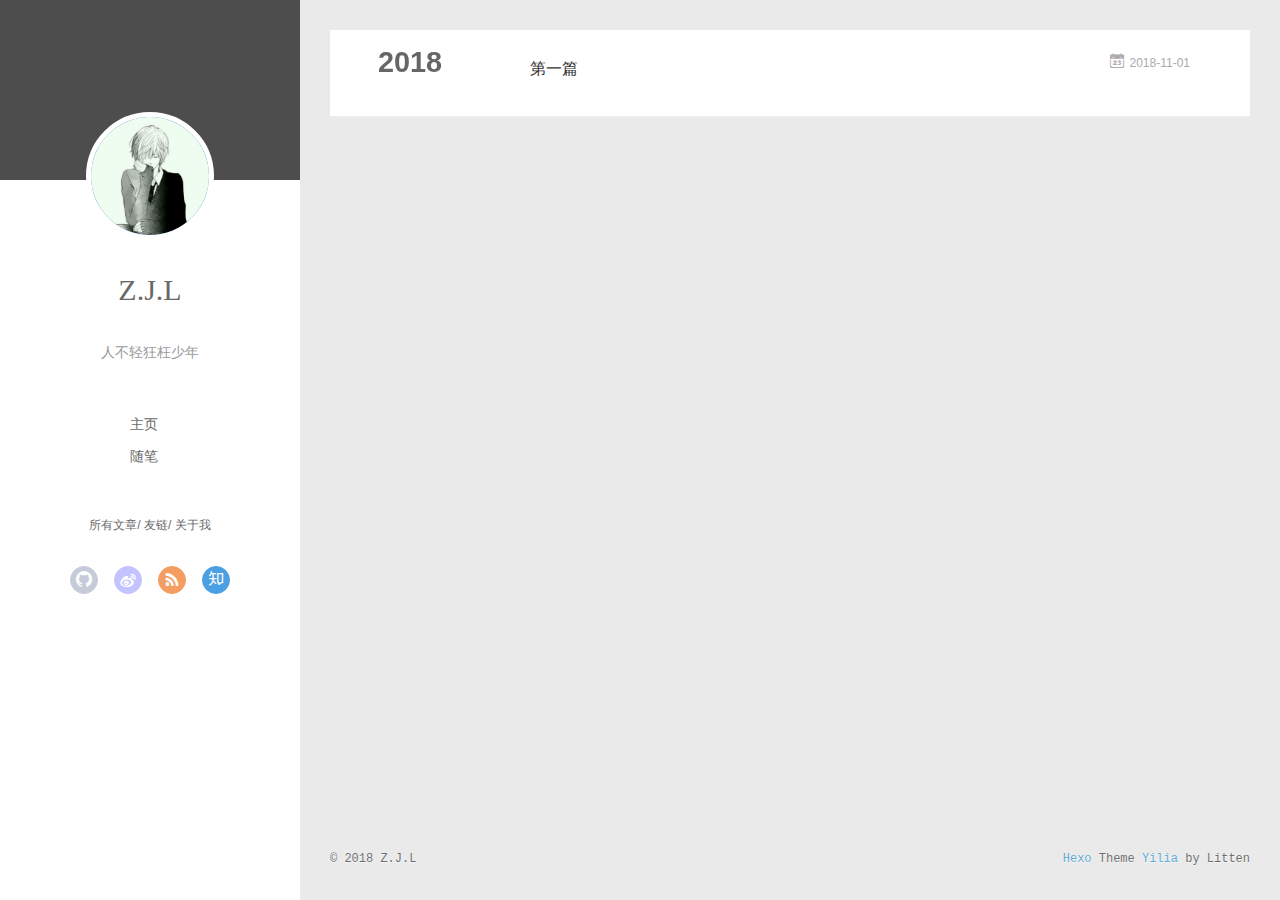
==== archives/index.html @ b7f91221 "Site updated: 2018-11-01 21:53:54" ====
<!DOCTYPE html>
<html>
<head><meta name="generator" content="Hexo 3.8.0">
  <meta charset="utf-8">
  
  <meta name="renderer" content="webkit">
  <meta http-equiv="X-UA-Compatible" content="IE=edge">
  <link rel="dns-prefetch" href="airoure.xyz">
  <title>Archives | Airoure</title>
  <meta name="viewport" content="width=device-width, initial-scale=1, maximum-scale=1">
  <meta property="og:type" content="website">
<meta property="og:title" content="Airoure">
<meta property="og:url" content="airoure.xyz/archives/index.html">
<meta property="og:site_name" content="Airoure">
<meta property="og:locale" content="zh-CN">
<meta name="twitter:card" content="summary">
<meta name="twitter:title" content="Airoure">
  
    <link rel="alternative" href="/atom.xml" title="Airoure" type="application/atom+xml">
  
  
    <link rel="icon" href="/favicon.png">
  
  <link rel="stylesheet" type="text/css" href="/./main.0cf68a.css">
  <style type="text/css">
  
    #container.show {
      background: linear-gradient(200deg,#a0cfe4,#e8c37e);
    }
  </style>
  

  

</head>
</html>
<body>
  <div id="container" q-class="show:isCtnShow">
    <canvas id="anm-canvas" class="anm-canvas"></canvas>
    <div class="left-col" q-class="show:isShow">
      
<div class="overlay" style="background: #4d4d4d"></div>
<div class="intrude-less">
	<header id="header" class="inner">
		<a href="/" class="profilepic">
			<img src="/head.jpg" class="js-avatar">
		</a>
		<hgroup>
		  <h1 class="header-author"><a href="/">Z.J.L</a></h1>
		</hgroup>
		
		<p class="header-subtitle">人不轻狂枉少年</p>
		

		<nav class="header-menu">
			<ul>
			
				<li><a href="/">主页</a></li>
	        
				<li><a href="/tags/随笔/">随笔</a></li>
	        
			</ul>
		</nav>
		<nav class="header-smart-menu">
    		
    			
    			<a q-on="click: openSlider(e, 'innerArchive')" href="javascript:void(0)">所有文章</a>
    			
            
    			
    			<a q-on="click: openSlider(e, 'friends')" href="javascript:void(0)">友链</a>
    			
            
    			
    			<a q-on="click: openSlider(e, 'aboutme')" href="javascript:void(0)">关于我</a>
    			
            
		</nav>
		<nav class="header-nav">
			<div class="social">
				
					<a class="github" target="_blank" href="#" title="github"><i class="icon-github"></i></a>
		        
					<a class="weibo" target="_blank" href="#" title="weibo"><i class="icon-weibo"></i></a>
		        
					<a class="rss" target="_blank" href="#" title="rss"><i class="icon-rss"></i></a>
		        
					<a class="zhihu" target="_blank" href="#" title="zhihu"><i class="icon-zhihu"></i></a>
		        
			</div>
		</nav>
	</header>		
</div>

    </div>
    <div class="mid-col" q-class="show:isShow,hide:isShow|isFalse">
      
<nav id="mobile-nav">
  	<div class="overlay js-overlay" style="background: #4d4d4d"></div>
	<div class="btnctn js-mobile-btnctn">
  		<div class="slider-trigger list" q-on="click: openSlider(e)"><i class="icon icon-sort"></i></div>
	</div>
	<div class="intrude-less">
		<header id="header" class="inner">
			<div class="profilepic">
				<img src="/head.jpg" class="js-avatar">
			</div>
			<hgroup>
			  <h1 class="header-author js-header-author">Z.J.L</h1>
			</hgroup>
			
			<p class="header-subtitle"><i class="icon icon-quo-left"></i>人不轻狂枉少年<i class="icon icon-quo-right"></i></p>
			
			
			
				
			
				
			
			
			
			<nav class="header-nav">
				<div class="social">
					
						<a class="github" target="_blank" href="#" title="github"><i class="icon-github"></i></a>
			        
						<a class="weibo" target="_blank" href="#" title="weibo"><i class="icon-weibo"></i></a>
			        
						<a class="rss" target="_blank" href="#" title="rss"><i class="icon-rss"></i></a>
			        
						<a class="zhihu" target="_blank" href="#" title="zhihu"><i class="icon-zhihu"></i></a>
			        
				</div>
			</nav>

			<nav class="header-menu js-header-menu">
				<ul style="width: 50%">
				
				
					<li style="width: 50%"><a href="/">主页</a></li>
		        
					<li style="width: 50%"><a href="/tags/随笔/">随笔</a></li>
		        
				</ul>
			</nav>
		</header>				
	</div>
	<div class="mobile-mask" style="display:none" q-show="isShow"></div>
</nav>

      <div id="wrapper" class="body-wrap">
        <div class="menu-l">
          <div class="canvas-wrap">
            <canvas data-colors="#eaeaea" data-sectionHeight="100" data-contentId="js-content" id="myCanvas1" class="anm-canvas"></canvas>
          </div>
          <div id="js-content" class="content-ll">
            
  
  
    
    
      
      
      <section class="archives-wrap">
        <div class="archive-year-wrap">
          <a href="/archives/2018" class="archive-year">2018</a>
        </div>
        <div class="archives">
    
    <article class="archive-article archive-type-post">
  <div class="archive-article-inner">
    <header class="archive-article-header">
      	<div class="article-meta">
	      	<a href="/2018/11/01/第一篇/" class="archive-article-date">
  	<time datetime="2018-11-01T06:57:32.000Z" itemprop="datePublished"><i class="icon-calendar icon"></i>2018-11-01</time>
</a>
        </div>
    	 
  
    <h1 itemprop="name">
      <a class="archive-article-title" href="/2018/11/01/第一篇/">第一篇</a>
    </h1>
  

        <div class="article-info info-on-right">
          
          

        </div>
        <div class="clearfix"></div>
    </header>
  </div>
</article>
  
  
    </div></section>
  

    


          </div>
        </div>
      </div>
      <footer id="footer">
  <div class="outer">
    <div id="footer-info">
    	<div class="footer-left">
    		&copy; 2018 Z.J.L
    	</div>
      	<div class="footer-right">
      		<a href="http://hexo.io/" target="_blank">Hexo</a>  Theme <a href="https://github.com/litten/hexo-theme-yilia" target="_blank">Yilia</a> by Litten
      	</div>
    </div>
  </div>
</footer>
    </div>
    <script>
	var yiliaConfig = {
		mathjax: false,
		isHome: false,
		isPost: false,
		isArchive: true,
		isTag: false,
		isCategory: false,
		open_in_new: false,
		toc_hide_index: true,
		root: "/",
		innerArchive: true,
		showTags: false
	}
</script>

<script>!function(t){function n(e){if(r[e])return r[e].exports;var i=r[e]={exports:{},id:e,loaded:!1};return t[e].call(i.exports,i,i.exports,n),i.loaded=!0,i.exports}var r={};n.m=t,n.c=r,n.p="./",n(0)}([function(t,n,r){r(195),t.exports=r(191)},function(t,n,r){var e=r(3),i=r(52),o=r(27),u=r(28),c=r(53),f="prototype",a=function(t,n,r){var s,l,h,v,p=t&a.F,d=t&a.G,y=t&a.S,g=t&a.P,b=t&a.B,m=d?e:y?e[n]||(e[n]={}):(e[n]||{})[f],x=d?i:i[n]||(i[n]={}),w=x[f]||(x[f]={});d&&(r=n);for(s in r)l=!p&&m&&void 0!==m[s],h=(l?m:r)[s],v=b&&l?c(h,e):g&&"function"==typeof h?c(Function.call,h):h,m&&u(m,s,h,t&a.U),x[s]!=h&&o(x,s,v),g&&w[s]!=h&&(w[s]=h)};e.core=i,a.F=1,a.G=2,a.S=4,a.P=8,a.B=16,a.W=32,a.U=64,a.R=128,t.exports=a},function(t,n,r){var e=r(6);t.exports=function(t){if(!e(t))throw TypeError(t+" is not an object!");return t}},function(t,n){var r=t.exports="undefined"!=typeof window&&window.Math==Math?window:"undefined"!=typeof self&&self.Math==Math?self:Function("return this")();"number"==typeof __g&&(__g=r)},function(t,n){t.exports=function(t){try{return!!t()}catch(t){return!0}}},function(t,n){var r=t.exports="undefined"!=typeof window&&window.Math==Math?window:"undefined"!=typeof self&&self.Math==Math?self:Function("return this")();"number"==typeof __g&&(__g=r)},function(t,n){t.exports=function(t){return"object"==typeof t?null!==t:"function"==typeof t}},function(t,n,r){var e=r(126)("wks"),i=r(76),o=r(3).Symbol,u="function"==typeof o;(t.exports=function(t){return e[t]||(e[t]=u&&o[t]||(u?o:i)("Symbol."+t))}).store=e},function(t,n){var r={}.hasOwnProperty;t.exports=function(t,n){return r.call(t,n)}},function(t,n,r){var e=r(94),i=r(33);t.exports=function(t){return e(i(t))}},function(t,n,r){t.exports=!r(4)(function(){return 7!=Object.defineProperty({},"a",{get:function(){return 7}}).a})},function(t,n,r){var e=r(2),i=r(167),o=r(50),u=Object.defineProperty;n.f=r(10)?Object.defineProperty:function(t,n,r){if(e(t),n=o(n,!0),e(r),i)try{return u(t,n,r)}catch(t){}if("get"in r||"set"in r)throw TypeError("Accessors not supported!");return"value"in r&&(t[n]=r.value),t}},function(t,n,r){t.exports=!r(18)(function(){return 7!=Object.defineProperty({},"a",{get:function(){return 7}}).a})},function(t,n,r){var e=r(14),i=r(22);t.exports=r(12)?function(t,n,r){return e.f(t,n,i(1,r))}:function(t,n,r){return t[n]=r,t}},function(t,n,r){var e=r(20),i=r(58),o=r(42),u=Object.defineProperty;n.f=r(12)?Object.defineProperty:function(t,n,r){if(e(t),n=o(n,!0),e(r),i)try{return u(t,n,r)}catch(t){}if("get"in r||"set"in r)throw TypeError("Accessors not supported!");return"value"in r&&(t[n]=r.value),t}},function(t,n,r){var e=r(40)("wks"),i=r(23),o=r(5).Symbol,u="function"==typeof o;(t.exports=function(t){return e[t]||(e[t]=u&&o[t]||(u?o:i)("Symbol."+t))}).store=e},function(t,n,r){var e=r(67),i=Math.min;t.exports=function(t){return t>0?i(e(t),9007199254740991):0}},function(t,n,r){var e=r(46);t.exports=function(t){return Object(e(t))}},function(t,n){t.exports=function(t){try{return!!t()}catch(t){return!0}}},function(t,n,r){var e=r(63),i=r(34);t.exports=Object.keys||function(t){return e(t,i)}},function(t,n,r){var e=r(21);t.exports=function(t){if(!e(t))throw TypeError(t+" is not an object!");return t}},function(t,n){t.exports=function(t){return"object"==typeof t?null!==t:"function"==typeof t}},function(t,n){t.exports=function(t,n){return{enumerable:!(1&t),configurable:!(2&t),writable:!(4&t),value:n}}},function(t,n){var r=0,e=Math.random();t.exports=function(t){return"Symbol(".concat(void 0===t?"":t,")_",(++r+e).toString(36))}},function(t,n){var r={}.hasOwnProperty;t.exports=function(t,n){return r.call(t,n)}},function(t,n){var r=t.exports={version:"2.4.0"};"number"==typeof __e&&(__e=r)},function(t,n){t.exports=function(t){if("function"!=typeof t)throw TypeError(t+" is not a function!");return t}},function(t,n,r){var e=r(11),i=r(66);t.exports=r(10)?function(t,n,r){return e.f(t,n,i(1,r))}:function(t,n,r){return t[n]=r,t}},function(t,n,r){var e=r(3),i=r(27),o=r(24),u=r(76)("src"),c="toString",f=Function[c],a=(""+f).split(c);r(52).inspectSource=function(t){return f.call(t)},(t.exports=function(t,n,r,c){var f="function"==typeof r;f&&(o(r,"name")||i(r,"name",n)),t[n]!==r&&(f&&(o(r,u)||i(r,u,t[n]?""+t[n]:a.join(String(n)))),t===e?t[n]=r:c?t[n]?t[n]=r:i(t,n,r):(delete t[n],i(t,n,r)))})(Function.prototype,c,function(){return"function"==typeof this&&this[u]||f.call(this)})},function(t,n,r){var e=r(1),i=r(4),o=r(46),u=function(t,n,r,e){var i=String(o(t)),u="<"+n;return""!==r&&(u+=" "+r+'="'+String(e).replace(/"/g,"&quot;")+'"'),u+">"+i+"</"+n+">"};t.exports=function(t,n){var r={};r[t]=n(u),e(e.P+e.F*i(function(){var n=""[t]('"');return n!==n.toLowerCase()||n.split('"').length>3}),"String",r)}},function(t,n,r){var e=r(115),i=r(46);t.exports=function(t){return e(i(t))}},function(t,n,r){var e=r(116),i=r(66),o=r(30),u=r(50),c=r(24),f=r(167),a=Object.getOwnPropertyDescriptor;n.f=r(10)?a:function(t,n){if(t=o(t),n=u(n,!0),f)try{return a(t,n)}catch(t){}if(c(t,n))return i(!e.f.call(t,n),t[n])}},function(t,n,r){var e=r(24),i=r(17),o=r(145)("IE_PROTO"),u=Object.prototype;t.exports=Object.getPrototypeOf||function(t){return t=i(t),e(t,o)?t[o]:"function"==typeof t.constructor&&t instanceof t.constructor?t.constructor.prototype:t instanceof Object?u:null}},function(t,n){t.exports=function(t){if(void 0==t)throw TypeError("Can't call method on  "+t);return t}},function(t,n){t.exports="constructor,hasOwnProperty,isPrototypeOf,propertyIsEnumerable,toLocaleString,toString,valueOf".split(",")},function(t,n){t.exports={}},function(t,n){t.exports=!0},function(t,n){n.f={}.propertyIsEnumerable},function(t,n,r){var e=r(14).f,i=r(8),o=r(15)("toStringTag");t.exports=function(t,n,r){t&&!i(t=r?t:t.prototype,o)&&e(t,o,{configurable:!0,value:n})}},function(t,n,r){var e=r(40)("keys"),i=r(23);t.exports=function(t){return e[t]||(e[t]=i(t))}},function(t,n,r){var e=r(5),i="__core-js_shared__",o=e[i]||(e[i]={});t.exports=function(t){return o[t]||(o[t]={})}},function(t,n){var r=Math.ceil,e=Math.floor;t.exports=function(t){return isNaN(t=+t)?0:(t>0?e:r)(t)}},function(t,n,r){var e=r(21);t.exports=function(t,n){if(!e(t))return t;var r,i;if(n&&"function"==typeof(r=t.toString)&&!e(i=r.call(t)))return i;if("function"==typeof(r=t.valueOf)&&!e(i=r.call(t)))return i;if(!n&&"function"==typeof(r=t.toString)&&!e(i=r.call(t)))return i;throw TypeError("Can't convert object to primitive value")}},function(t,n,r){var e=r(5),i=r(25),o=r(36),u=r(44),c=r(14).f;t.exports=function(t){var n=i.Symbol||(i.Symbol=o?{}:e.Symbol||{});"_"==t.charAt(0)||t in n||c(n,t,{value:u.f(t)})}},function(t,n,r){n.f=r(15)},function(t,n){var r={}.toString;t.exports=function(t){return r.call(t).slice(8,-1)}},function(t,n){t.exports=function(t){if(void 0==t)throw TypeError("Can't call method on  "+t);return t}},function(t,n,r){var e=r(4);t.exports=function(t,n){return!!t&&e(function(){n?t.call(null,function(){},1):t.call(null)})}},function(t,n,r){var e=r(53),i=r(115),o=r(17),u=r(16),c=r(203);t.exports=function(t,n){var r=1==t,f=2==t,a=3==t,s=4==t,l=6==t,h=5==t||l,v=n||c;return function(n,c,p){for(var d,y,g=o(n),b=i(g),m=e(c,p,3),x=u(b.length),w=0,S=r?v(n,x):f?v(n,0):void 0;x>w;w++)if((h||w in b)&&(d=b[w],y=m(d,w,g),t))if(r)S[w]=y;else if(y)switch(t){case 3:return!0;case 5:return d;case 6:return w;case 2:S.push(d)}else if(s)return!1;return l?-1:a||s?s:S}}},function(t,n,r){var e=r(1),i=r(52),o=r(4);t.exports=function(t,n){var r=(i.Object||{})[t]||Object[t],u={};u[t]=n(r),e(e.S+e.F*o(function(){r(1)}),"Object",u)}},function(t,n,r){var e=r(6);t.exports=function(t,n){if(!e(t))return t;var r,i;if(n&&"function"==typeof(r=t.toString)&&!e(i=r.call(t)))return i;if("function"==typeof(r=t.valueOf)&&!e(i=r.call(t)))return i;if(!n&&"function"==typeof(r=t.toString)&&!e(i=r.call(t)))return i;throw TypeError("Can't convert object to primitive value")}},function(t,n,r){var e=r(5),i=r(25),o=r(91),u=r(13),c="prototype",f=function(t,n,r){var a,s,l,h=t&f.F,v=t&f.G,p=t&f.S,d=t&f.P,y=t&f.B,g=t&f.W,b=v?i:i[n]||(i[n]={}),m=b[c],x=v?e:p?e[n]:(e[n]||{})[c];v&&(r=n);for(a in r)(s=!h&&x&&void 0!==x[a])&&a in b||(l=s?x[a]:r[a],b[a]=v&&"function"!=typeof x[a]?r[a]:y&&s?o(l,e):g&&x[a]==l?function(t){var n=function(n,r,e){if(this instanceof t){switch(arguments.length){case 0:return new t;case 1:return new t(n);case 2:return new t(n,r)}return new t(n,r,e)}return t.apply(this,arguments)};return n[c]=t[c],n}(l):d&&"function"==typeof l?o(Function.call,l):l,d&&((b.virtual||(b.virtual={}))[a]=l,t&f.R&&m&&!m[a]&&u(m,a,l)))};f.F=1,f.G=2,f.S=4,f.P=8,f.B=16,f.W=32,f.U=64,f.R=128,t.exports=f},function(t,n){var r=t.exports={version:"2.4.0"};"number"==typeof __e&&(__e=r)},function(t,n,r){var e=r(26);t.exports=function(t,n,r){if(e(t),void 0===n)return t;switch(r){case 1:return function(r){return t.call(n,r)};case 2:return function(r,e){return t.call(n,r,e)};case 3:return function(r,e,i){return t.call(n,r,e,i)}}return function(){return t.apply(n,arguments)}}},function(t,n,r){var e=r(183),i=r(1),o=r(126)("metadata"),u=o.store||(o.store=new(r(186))),c=function(t,n,r){var i=u.get(t);if(!i){if(!r)return;u.set(t,i=new e)}var o=i.get(n);if(!o){if(!r)return;i.set(n,o=new e)}return o},f=function(t,n,r){var e=c(n,r,!1);return void 0!==e&&e.has(t)},a=function(t,n,r){var e=c(n,r,!1);return void 0===e?void 0:e.get(t)},s=function(t,n,r,e){c(r,e,!0).set(t,n)},l=function(t,n){var r=c(t,n,!1),e=[];return r&&r.forEach(function(t,n){e.push(n)}),e},h=function(t){return void 0===t||"symbol"==typeof t?t:String(t)},v=function(t){i(i.S,"Reflect",t)};t.exports={store:u,map:c,has:f,get:a,set:s,keys:l,key:h,exp:v}},function(t,n,r){"use strict";if(r(10)){var e=r(69),i=r(3),o=r(4),u=r(1),c=r(127),f=r(152),a=r(53),s=r(68),l=r(66),h=r(27),v=r(73),p=r(67),d=r(16),y=r(75),g=r(50),b=r(24),m=r(180),x=r(114),w=r(6),S=r(17),_=r(137),O=r(70),E=r(32),P=r(71).f,j=r(154),F=r(76),M=r(7),A=r(48),N=r(117),T=r(146),I=r(155),k=r(80),L=r(123),R=r(74),C=r(130),D=r(160),U=r(11),W=r(31),G=U.f,B=W.f,V=i.RangeError,z=i.TypeError,q=i.Uint8Array,K="ArrayBuffer",J="Shared"+K,Y="BYTES_PER_ELEMENT",H="prototype",$=Array[H],X=f.ArrayBuffer,Q=f.DataView,Z=A(0),tt=A(2),nt=A(3),rt=A(4),et=A(5),it=A(6),ot=N(!0),ut=N(!1),ct=I.values,ft=I.keys,at=I.entries,st=$.lastIndexOf,lt=$.reduce,ht=$.reduceRight,vt=$.join,pt=$.sort,dt=$.slice,yt=$.toString,gt=$.toLocaleString,bt=M("iterator"),mt=M("toStringTag"),xt=F("typed_constructor"),wt=F("def_constructor"),St=c.CONSTR,_t=c.TYPED,Ot=c.VIEW,Et="Wrong length!",Pt=A(1,function(t,n){return Tt(T(t,t[wt]),n)}),jt=o(function(){return 1===new q(new Uint16Array([1]).buffer)[0]}),Ft=!!q&&!!q[H].set&&o(function(){new q(1).set({})}),Mt=function(t,n){if(void 0===t)throw z(Et);var r=+t,e=d(t);if(n&&!m(r,e))throw V(Et);return e},At=function(t,n){var r=p(t);if(r<0||r%n)throw V("Wrong offset!");return r},Nt=function(t){if(w(t)&&_t in t)return t;throw z(t+" is not a typed array!")},Tt=function(t,n){if(!(w(t)&&xt in t))throw z("It is not a typed array constructor!");return new t(n)},It=function(t,n){return kt(T(t,t[wt]),n)},kt=function(t,n){for(var r=0,e=n.length,i=Tt(t,e);e>r;)i[r]=n[r++];return i},Lt=function(t,n,r){G(t,n,{get:function(){return this._d[r]}})},Rt=function(t){var n,r,e,i,o,u,c=S(t),f=arguments.length,s=f>1?arguments[1]:void 0,l=void 0!==s,h=j(c);if(void 0!=h&&!_(h)){for(u=h.call(c),e=[],n=0;!(o=u.next()).done;n++)e.push(o.value);c=e}for(l&&f>2&&(s=a(s,arguments[2],2)),n=0,r=d(c.length),i=Tt(this,r);r>n;n++)i[n]=l?s(c[n],n):c[n];return i},Ct=function(){for(var t=0,n=arguments.length,r=Tt(this,n);n>t;)r[t]=arguments[t++];return r},Dt=!!q&&o(function(){gt.call(new q(1))}),Ut=function(){return gt.apply(Dt?dt.call(Nt(this)):Nt(this),arguments)},Wt={copyWithin:function(t,n){return D.call(Nt(this),t,n,arguments.length>2?arguments[2]:void 0)},every:function(t){return rt(Nt(this),t,arguments.length>1?arguments[1]:void 0)},fill:function(t){return C.apply(Nt(this),arguments)},filter:function(t){return It(this,tt(Nt(this),t,arguments.length>1?arguments[1]:void 0))},find:function(t){return et(Nt(this),t,arguments.length>1?arguments[1]:void 0)},findIndex:function(t){return it(Nt(this),t,arguments.length>1?arguments[1]:void 0)},forEach:function(t){Z(Nt(this),t,arguments.length>1?arguments[1]:void 0)},indexOf:function(t){return ut(Nt(this),t,arguments.length>1?arguments[1]:void 0)},includes:function(t){return ot(Nt(this),t,arguments.length>1?arguments[1]:void 0)},join:function(t){return vt.apply(Nt(this),arguments)},lastIndexOf:function(t){return st.apply(Nt(this),arguments)},map:function(t){return Pt(Nt(this),t,arguments.length>1?arguments[1]:void 0)},reduce:function(t){return lt.apply(Nt(this),arguments)},reduceRight:function(t){return ht.apply(Nt(this),arguments)},reverse:function(){for(var t,n=this,r=Nt(n).length,e=Math.floor(r/2),i=0;i<e;)t=n[i],n[i++]=n[--r],n[r]=t;return n},some:function(t){return nt(Nt(this),t,arguments.length>1?arguments[1]:void 0)},sort:function(t){return pt.call(Nt(this),t)},subarray:function(t,n){var r=Nt(this),e=r.length,i=y(t,e);return new(T(r,r[wt]))(r.buffer,r.byteOffset+i*r.BYTES_PER_ELEMENT,d((void 0===n?e:y(n,e))-i))}},Gt=function(t,n){return It(this,dt.call(Nt(this),t,n))},Bt=function(t){Nt(this);var n=At(arguments[1],1),r=this.length,e=S(t),i=d(e.length),o=0;if(i+n>r)throw V(Et);for(;o<i;)this[n+o]=e[o++]},Vt={entries:function(){return at.call(Nt(this))},keys:function(){return ft.call(Nt(this))},values:function(){return ct.call(Nt(this))}},zt=function(t,n){return w(t)&&t[_t]&&"symbol"!=typeof n&&n in t&&String(+n)==String(n)},qt=function(t,n){return zt(t,n=g(n,!0))?l(2,t[n]):B(t,n)},Kt=function(t,n,r){return!(zt(t,n=g(n,!0))&&w(r)&&b(r,"value"))||b(r,"get")||b(r,"set")||r.configurable||b(r,"writable")&&!r.writable||b(r,"enumerable")&&!r.enumerable?G(t,n,r):(t[n]=r.value,t)};St||(W.f=qt,U.f=Kt),u(u.S+u.F*!St,"Object",{getOwnPropertyDescriptor:qt,defineProperty:Kt}),o(function(){yt.call({})})&&(yt=gt=function(){return vt.call(this)});var Jt=v({},Wt);v(Jt,Vt),h(Jt,bt,Vt.values),v(Jt,{slice:Gt,set:Bt,constructor:function(){},toString:yt,toLocaleString:Ut}),Lt(Jt,"buffer","b"),Lt(Jt,"byteOffset","o"),Lt(Jt,"byteLength","l"),Lt(Jt,"length","e"),G(Jt,mt,{get:function(){return this[_t]}}),t.exports=function(t,n,r,f){f=!!f;var a=t+(f?"Clamped":"")+"Array",l="Uint8Array"!=a,v="get"+t,p="set"+t,y=i[a],g=y||{},b=y&&E(y),m=!y||!c.ABV,S={},_=y&&y[H],j=function(t,r){var e=t._d;return e.v[v](r*n+e.o,jt)},F=function(t,r,e){var i=t._d;f&&(e=(e=Math.round(e))<0?0:e>255?255:255&e),i.v[p](r*n+i.o,e,jt)},M=function(t,n){G(t,n,{get:function(){return j(this,n)},set:function(t){return F(this,n,t)},enumerable:!0})};m?(y=r(function(t,r,e,i){s(t,y,a,"_d");var o,u,c,f,l=0,v=0;if(w(r)){if(!(r instanceof X||(f=x(r))==K||f==J))return _t in r?kt(y,r):Rt.call(y,r);o=r,v=At(e,n);var p=r.byteLength;if(void 0===i){if(p%n)throw V(Et);if((u=p-v)<0)throw V(Et)}else if((u=d(i)*n)+v>p)throw V(Et);c=u/n}else c=Mt(r,!0),u=c*n,o=new X(u);for(h(t,"_d",{b:o,o:v,l:u,e:c,v:new Q(o)});l<c;)M(t,l++)}),_=y[H]=O(Jt),h(_,"constructor",y)):L(function(t){new y(null),new y(t)},!0)||(y=r(function(t,r,e,i){s(t,y,a);var o;return w(r)?r instanceof X||(o=x(r))==K||o==J?void 0!==i?new g(r,At(e,n),i):void 0!==e?new g(r,At(e,n)):new g(r):_t in r?kt(y,r):Rt.call(y,r):new g(Mt(r,l))}),Z(b!==Function.prototype?P(g).concat(P(b)):P(g),function(t){t in y||h(y,t,g[t])}),y[H]=_,e||(_.constructor=y));var A=_[bt],N=!!A&&("values"==A.name||void 0==A.name),T=Vt.values;h(y,xt,!0),h(_,_t,a),h(_,Ot,!0),h(_,wt,y),(f?new y(1)[mt]==a:mt in _)||G(_,mt,{get:function(){return a}}),S[a]=y,u(u.G+u.W+u.F*(y!=g),S),u(u.S,a,{BYTES_PER_ELEMENT:n,from:Rt,of:Ct}),Y in _||h(_,Y,n),u(u.P,a,Wt),R(a),u(u.P+u.F*Ft,a,{set:Bt}),u(u.P+u.F*!N,a,Vt),u(u.P+u.F*(_.toString!=yt),a,{toString:yt}),u(u.P+u.F*o(function(){new y(1).slice()}),a,{slice:Gt}),u(u.P+u.F*(o(function(){return[1,2].toLocaleString()!=new y([1,2]).toLocaleString()})||!o(function(){_.toLocaleString.call([1,2])})),a,{toLocaleString:Ut}),k[a]=N?A:T,e||N||h(_,bt,T)}}else t.exports=function(){}},function(t,n){var r={}.toString;t.exports=function(t){return r.call(t).slice(8,-1)}},function(t,n,r){var e=r(21),i=r(5).document,o=e(i)&&e(i.createElement);t.exports=function(t){return o?i.createElement(t):{}}},function(t,n,r){t.exports=!r(12)&&!r(18)(function(){return 7!=Object.defineProperty(r(57)("div"),"a",{get:function(){return 7}}).a})},function(t,n,r){"use strict";var e=r(36),i=r(51),o=r(64),u=r(13),c=r(8),f=r(35),a=r(96),s=r(38),l=r(103),h=r(15)("iterator"),v=!([].keys&&"next"in[].keys()),p="keys",d="values",y=function(){return this};t.exports=function(t,n,r,g,b,m,x){a(r,n,g);var w,S,_,O=function(t){if(!v&&t in F)return F[t];switch(t){case p:case d:return function(){return new r(this,t)}}return function(){return new r(this,t)}},E=n+" Iterator",P=b==d,j=!1,F=t.prototype,M=F[h]||F["@@iterator"]||b&&F[b],A=M||O(b),N=b?P?O("entries"):A:void 0,T="Array"==n?F.entries||M:M;if(T&&(_=l(T.call(new t)))!==Object.prototype&&(s(_,E,!0),e||c(_,h)||u(_,h,y)),P&&M&&M.name!==d&&(j=!0,A=function(){return M.call(this)}),e&&!x||!v&&!j&&F[h]||u(F,h,A),f[n]=A,f[E]=y,b)if(w={values:P?A:O(d),keys:m?A:O(p),entries:N},x)for(S in w)S in F||o(F,S,w[S]);else i(i.P+i.F*(v||j),n,w);return w}},function(t,n,r){var e=r(20),i=r(100),o=r(34),u=r(39)("IE_PROTO"),c=function(){},f="prototype",a=function(){var t,n=r(57)("iframe"),e=o.length;for(n.style.display="none",r(93).appendChild(n),n.src="javascript:",t=n.contentWindow.document,t.open(),t.write("<script>document.F=Object<\/script>"),t.close(),a=t.F;e--;)delete a[f][o[e]];return a()};t.exports=Object.create||function(t,n){var r;return null!==t?(c[f]=e(t),r=new c,c[f]=null,r[u]=t):r=a(),void 0===n?r:i(r,n)}},function(t,n,r){var e=r(63),i=r(34).concat("length","prototype");n.f=Object.getOwnPropertyNames||function(t){return e(t,i)}},function(t,n){n.f=Object.getOwnPropertySymbols},function(t,n,r){var e=r(8),i=r(9),o=r(90)(!1),u=r(39)("IE_PROTO");t.exports=function(t,n){var r,c=i(t),f=0,a=[];for(r in c)r!=u&&e(c,r)&&a.push(r);for(;n.length>f;)e(c,r=n[f++])&&(~o(a,r)||a.push(r));return a}},function(t,n,r){t.exports=r(13)},function(t,n,r){var e=r(76)("meta"),i=r(6),o=r(24),u=r(11).f,c=0,f=Object.isExtensible||function(){return!0},a=!r(4)(function(){return f(Object.preventExtensions({}))}),s=function(t){u(t,e,{value:{i:"O"+ ++c,w:{}}})},l=function(t,n){if(!i(t))return"symbol"==typeof t?t:("string"==typeof t?"S":"P")+t;if(!o(t,e)){if(!f(t))return"F";if(!n)return"E";s(t)}return t[e].i},h=function(t,n){if(!o(t,e)){if(!f(t))return!0;if(!n)return!1;s(t)}return t[e].w},v=function(t){return a&&p.NEED&&f(t)&&!o(t,e)&&s(t),t},p=t.exports={KEY:e,NEED:!1,fastKey:l,getWeak:h,onFreeze:v}},function(t,n){t.exports=function(t,n){return{enumerable:!(1&t),configurable:!(2&t),writable:!(4&t),value:n}}},function(t,n){var r=Math.ceil,e=Math.floor;t.exports=function(t){return isNaN(t=+t)?0:(t>0?e:r)(t)}},function(t,n){t.exports=function(t,n,r,e){if(!(t instanceof n)||void 0!==e&&e in t)throw TypeError(r+": incorrect invocation!");return t}},function(t,n){t.exports=!1},function(t,n,r){var e=r(2),i=r(173),o=r(133),u=r(145)("IE_PROTO"),c=function(){},f="prototype",a=function(){var t,n=r(132)("iframe"),e=o.length;for(n.style.display="none",r(135).appendChild(n),n.src="javascript:",t=n.contentWindow.document,t.open(),t.write("<script>document.F=Object<\/script>"),t.close(),a=t.F;e--;)delete a[f][o[e]];return a()};t.exports=Object.create||function(t,n){var r;return null!==t?(c[f]=e(t),r=new c,c[f]=null,r[u]=t):r=a(),void 0===n?r:i(r,n)}},function(t,n,r){var e=r(175),i=r(133).concat("length","prototype");n.f=Object.getOwnPropertyNames||function(t){return e(t,i)}},function(t,n,r){var e=r(175),i=r(133);t.exports=Object.keys||function(t){return e(t,i)}},function(t,n,r){var e=r(28);t.exports=function(t,n,r){for(var i in n)e(t,i,n[i],r);return t}},function(t,n,r){"use strict";var e=r(3),i=r(11),o=r(10),u=r(7)("species");t.exports=function(t){var n=e[t];o&&n&&!n[u]&&i.f(n,u,{configurable:!0,get:function(){return this}})}},function(t,n,r){var e=r(67),i=Math.max,o=Math.min;t.exports=function(t,n){return t=e(t),t<0?i(t+n,0):o(t,n)}},function(t,n){var r=0,e=Math.random();t.exports=function(t){return"Symbol(".concat(void 0===t?"":t,")_",(++r+e).toString(36))}},function(t,n,r){var e=r(33);t.exports=function(t){return Object(e(t))}},function(t,n,r){var e=r(7)("unscopables"),i=Array.prototype;void 0==i[e]&&r(27)(i,e,{}),t.exports=function(t){i[e][t]=!0}},function(t,n,r){var e=r(53),i=r(169),o=r(137),u=r(2),c=r(16),f=r(154),a={},s={},n=t.exports=function(t,n,r,l,h){var v,p,d,y,g=h?function(){return t}:f(t),b=e(r,l,n?2:1),m=0;if("function"!=typeof g)throw TypeError(t+" is not iterable!");if(o(g)){for(v=c(t.length);v>m;m++)if((y=n?b(u(p=t[m])[0],p[1]):b(t[m]))===a||y===s)return y}else for(d=g.call(t);!(p=d.next()).done;)if((y=i(d,b,p.value,n))===a||y===s)return y};n.BREAK=a,n.RETURN=s},function(t,n){t.exports={}},function(t,n,r){var e=r(11).f,i=r(24),o=r(7)("toStringTag");t.exports=function(t,n,r){t&&!i(t=r?t:t.prototype,o)&&e(t,o,{configurable:!0,value:n})}},function(t,n,r){var e=r(1),i=r(46),o=r(4),u=r(150),c="["+u+"]",f="​",a=RegExp("^"+c+c+"*"),s=RegExp(c+c+"*$"),l=function(t,n,r){var i={},c=o(function(){return!!u[t]()||f[t]()!=f}),a=i[t]=c?n(h):u[t];r&&(i[r]=a),e(e.P+e.F*c,"String",i)},h=l.trim=function(t,n){return t=String(i(t)),1&n&&(t=t.replace(a,"")),2&n&&(t=t.replace(s,"")),t};t.exports=l},function(t,n,r){t.exports={default:r(86),__esModule:!0}},function(t,n,r){t.exports={default:r(87),__esModule:!0}},function(t,n,r){"use strict";function e(t){return t&&t.__esModule?t:{default:t}}n.__esModule=!0;var i=r(84),o=e(i),u=r(83),c=e(u),f="function"==typeof c.default&&"symbol"==typeof o.default?function(t){return typeof t}:function(t){return t&&"function"==typeof c.default&&t.constructor===c.default&&t!==c.default.prototype?"symbol":typeof t};n.default="function"==typeof c.default&&"symbol"===f(o.default)?function(t){return void 0===t?"undefined":f(t)}:function(t){return t&&"function"==typeof c.default&&t.constructor===c.default&&t!==c.default.prototype?"symbol":void 0===t?"undefined":f(t)}},function(t,n,r){r(110),r(108),r(111),r(112),t.exports=r(25).Symbol},function(t,n,r){r(109),r(113),t.exports=r(44).f("iterator")},function(t,n){t.exports=function(t){if("function"!=typeof t)throw TypeError(t+" is not a function!");return t}},function(t,n){t.exports=function(){}},function(t,n,r){var e=r(9),i=r(106),o=r(105);t.exports=function(t){return function(n,r,u){var c,f=e(n),a=i(f.length),s=o(u,a);if(t&&r!=r){for(;a>s;)if((c=f[s++])!=c)return!0}else for(;a>s;s++)if((t||s in f)&&f[s]===r)return t||s||0;return!t&&-1}}},function(t,n,r){var e=r(88);t.exports=function(t,n,r){if(e(t),void 0===n)return t;switch(r){case 1:return function(r){return t.call(n,r)};case 2:return function(r,e){return t.call(n,r,e)};case 3:return function(r,e,i){return t.call(n,r,e,i)}}return function(){return t.apply(n,arguments)}}},function(t,n,r){var e=r(19),i=r(62),o=r(37);t.exports=function(t){var n=e(t),r=i.f;if(r)for(var u,c=r(t),f=o.f,a=0;c.length>a;)f.call(t,u=c[a++])&&n.push(u);return n}},function(t,n,r){t.exports=r(5).document&&document.documentElement},function(t,n,r){var e=r(56);t.exports=Object("z").propertyIsEnumerable(0)?Object:function(t){return"String"==e(t)?t.split(""):Object(t)}},function(t,n,r){var e=r(56);t.exports=Array.isArray||function(t){return"Array"==e(t)}},function(t,n,r){"use strict";var e=r(60),i=r(22),o=r(38),u={};r(13)(u,r(15)("iterator"),function(){return this}),t.exports=function(t,n,r){t.prototype=e(u,{next:i(1,r)}),o(t,n+" Iterator")}},function(t,n){t.exports=function(t,n){return{value:n,done:!!t}}},function(t,n,r){var e=r(19),i=r(9);t.exports=function(t,n){for(var r,o=i(t),u=e(o),c=u.length,f=0;c>f;)if(o[r=u[f++]]===n)return r}},function(t,n,r){var e=r(23)("meta"),i=r(21),o=r(8),u=r(14).f,c=0,f=Object.isExtensible||function(){return!0},a=!r(18)(function(){return f(Object.preventExtensions({}))}),s=function(t){u(t,e,{value:{i:"O"+ ++c,w:{}}})},l=function(t,n){if(!i(t))return"symbol"==typeof t?t:("string"==typeof t?"S":"P")+t;if(!o(t,e)){if(!f(t))return"F";if(!n)return"E";s(t)}return t[e].i},h=function(t,n){if(!o(t,e)){if(!f(t))return!0;if(!n)return!1;s(t)}return t[e].w},v=function(t){return a&&p.NEED&&f(t)&&!o(t,e)&&s(t),t},p=t.exports={KEY:e,NEED:!1,fastKey:l,getWeak:h,onFreeze:v}},function(t,n,r){var e=r(14),i=r(20),o=r(19);t.exports=r(12)?Object.defineProperties:function(t,n){i(t);for(var r,u=o(n),c=u.length,f=0;c>f;)e.f(t,r=u[f++],n[r]);return t}},function(t,n,r){var e=r(37),i=r(22),o=r(9),u=r(42),c=r(8),f=r(58),a=Object.getOwnPropertyDescriptor;n.f=r(12)?a:function(t,n){if(t=o(t),n=u(n,!0),f)try{return a(t,n)}catch(t){}if(c(t,n))return i(!e.f.call(t,n),t[n])}},function(t,n,r){var e=r(9),i=r(61).f,o={}.toString,u="object"==typeof window&&window&&Object.getOwnPropertyNames?Object.getOwnPropertyNames(window):[],c=function(t){try{return i(t)}catch(t){return u.slice()}};t.exports.f=function(t){return u&&"[object Window]"==o.call(t)?c(t):i(e(t))}},function(t,n,r){var e=r(8),i=r(77),o=r(39)("IE_PROTO"),u=Object.prototype;t.exports=Object.getPrototypeOf||function(t){return t=i(t),e(t,o)?t[o]:"function"==typeof t.constructor&&t instanceof t.constructor?t.constructor.prototype:t instanceof Object?u:null}},function(t,n,r){var e=r(41),i=r(33);t.exports=function(t){return function(n,r){var o,u,c=String(i(n)),f=e(r),a=c.length;return f<0||f>=a?t?"":void 0:(o=c.charCodeAt(f),o<55296||o>56319||f+1===a||(u=c.charCodeAt(f+1))<56320||u>57343?t?c.charAt(f):o:t?c.slice(f,f+2):u-56320+(o-55296<<10)+65536)}}},function(t,n,r){var e=r(41),i=Math.max,o=Math.min;t.exports=function(t,n){return t=e(t),t<0?i(t+n,0):o(t,n)}},function(t,n,r){var e=r(41),i=Math.min;t.exports=function(t){return t>0?i(e(t),9007199254740991):0}},function(t,n,r){"use strict";var e=r(89),i=r(97),o=r(35),u=r(9);t.exports=r(59)(Array,"Array",function(t,n){this._t=u(t),this._i=0,this._k=n},function(){var t=this._t,n=this._k,r=this._i++;return!t||r>=t.length?(this._t=void 0,i(1)):"keys"==n?i(0,r):"values"==n?i(0,t[r]):i(0,[r,t[r]])},"values"),o.Arguments=o.Array,e("keys"),e("values"),e("entries")},function(t,n){},function(t,n,r){"use strict";var e=r(104)(!0);r(59)(String,"String",function(t){this._t=String(t),this._i=0},function(){var t,n=this._t,r=this._i;return r>=n.length?{value:void 0,done:!0}:(t=e(n,r),this._i+=t.length,{value:t,done:!1})})},function(t,n,r){"use strict";var e=r(5),i=r(8),o=r(12),u=r(51),c=r(64),f=r(99).KEY,a=r(18),s=r(40),l=r(38),h=r(23),v=r(15),p=r(44),d=r(43),y=r(98),g=r(92),b=r(95),m=r(20),x=r(9),w=r(42),S=r(22),_=r(60),O=r(102),E=r(101),P=r(14),j=r(19),F=E.f,M=P.f,A=O.f,N=e.Symbol,T=e.JSON,I=T&&T.stringify,k="prototype",L=v("_hidden"),R=v("toPrimitive"),C={}.propertyIsEnumerable,D=s("symbol-registry"),U=s("symbols"),W=s("op-symbols"),G=Object[k],B="function"==typeof N,V=e.QObject,z=!V||!V[k]||!V[k].findChild,q=o&&a(function(){return 7!=_(M({},"a",{get:function(){return M(this,"a",{value:7}).a}})).a})?function(t,n,r){var e=F(G,n);e&&delete G[n],M(t,n,r),e&&t!==G&&M(G,n,e)}:M,K=function(t){var n=U[t]=_(N[k]);return n._k=t,n},J=B&&"symbol"==typeof N.iterator?function(t){return"symbol"==typeof t}:function(t){return t instanceof N},Y=function(t,n,r){return t===G&&Y(W,n,r),m(t),n=w(n,!0),m(r),i(U,n)?(r.enumerable?(i(t,L)&&t[L][n]&&(t[L][n]=!1),r=_(r,{enumerable:S(0,!1)})):(i(t,L)||M(t,L,S(1,{})),t[L][n]=!0),q(t,n,r)):M(t,n,r)},H=function(t,n){m(t);for(var r,e=g(n=x(n)),i=0,o=e.length;o>i;)Y(t,r=e[i++],n[r]);return t},$=function(t,n){return void 0===n?_(t):H(_(t),n)},X=function(t){var n=C.call(this,t=w(t,!0));return!(this===G&&i(U,t)&&!i(W,t))&&(!(n||!i(this,t)||!i(U,t)||i(this,L)&&this[L][t])||n)},Q=function(t,n){if(t=x(t),n=w(n,!0),t!==G||!i(U,n)||i(W,n)){var r=F(t,n);return!r||!i(U,n)||i(t,L)&&t[L][n]||(r.enumerable=!0),r}},Z=function(t){for(var n,r=A(x(t)),e=[],o=0;r.length>o;)i(U,n=r[o++])||n==L||n==f||e.push(n);return e},tt=function(t){for(var n,r=t===G,e=A(r?W:x(t)),o=[],u=0;e.length>u;)!i(U,n=e[u++])||r&&!i(G,n)||o.push(U[n]);return o};B||(N=function(){if(this instanceof N)throw TypeError("Symbol is not a constructor!");var t=h(arguments.length>0?arguments[0]:void 0),n=function(r){this===G&&n.call(W,r),i(this,L)&&i(this[L],t)&&(this[L][t]=!1),q(this,t,S(1,r))};return o&&z&&q(G,t,{configurable:!0,set:n}),K(t)},c(N[k],"toString",function(){return this._k}),E.f=Q,P.f=Y,r(61).f=O.f=Z,r(37).f=X,r(62).f=tt,o&&!r(36)&&c(G,"propertyIsEnumerable",X,!0),p.f=function(t){return K(v(t))}),u(u.G+u.W+u.F*!B,{Symbol:N});for(var nt="hasInstance,isConcatSpreadable,iterator,match,replace,search,species,split,toPrimitive,toStringTag,unscopables".split(","),rt=0;nt.length>rt;)v(nt[rt++]);for(var nt=j(v.store),rt=0;nt.length>rt;)d(nt[rt++]);u(u.S+u.F*!B,"Symbol",{for:function(t){return i(D,t+="")?D[t]:D[t]=N(t)},keyFor:function(t){if(J(t))return y(D,t);throw TypeError(t+" is not a symbol!")},useSetter:function(){z=!0},useSimple:function(){z=!1}}),u(u.S+u.F*!B,"Object",{create:$,defineProperty:Y,defineProperties:H,getOwnPropertyDescriptor:Q,getOwnPropertyNames:Z,getOwnPropertySymbols:tt}),T&&u(u.S+u.F*(!B||a(function(){var t=N();return"[null]"!=I([t])||"{}"!=I({a:t})||"{}"!=I(Object(t))})),"JSON",{stringify:function(t){if(void 0!==t&&!J(t)){for(var n,r,e=[t],i=1;arguments.length>i;)e.push(arguments[i++]);return n=e[1],"function"==typeof n&&(r=n),!r&&b(n)||(n=function(t,n){if(r&&(n=r.call(this,t,n)),!J(n))return n}),e[1]=n,I.apply(T,e)}}}),N[k][R]||r(13)(N[k],R,N[k].valueOf),l(N,"Symbol"),l(Math,"Math",!0),l(e.JSON,"JSON",!0)},function(t,n,r){r(43)("asyncIterator")},function(t,n,r){r(43)("observable")},function(t,n,r){r(107);for(var e=r(5),i=r(13),o=r(35),u=r(15)("toStringTag"),c=["NodeList","DOMTokenList","MediaList","StyleSheetList","CSSRuleList"],f=0;f<5;f++){var a=c[f],s=e[a],l=s&&s.prototype;l&&!l[u]&&i(l,u,a),o[a]=o.Array}},function(t,n,r){var e=r(45),i=r(7)("toStringTag"),o="Arguments"==e(function(){return arguments}()),u=function(t,n){try{return t[n]}catch(t){}};t.exports=function(t){var n,r,c;return void 0===t?"Undefined":null===t?"Null":"string"==typeof(r=u(n=Object(t),i))?r:o?e(n):"Object"==(c=e(n))&&"function"==typeof n.callee?"Arguments":c}},function(t,n,r){var e=r(45);t.exports=Object("z").propertyIsEnumerable(0)?Object:function(t){return"String"==e(t)?t.split(""):Object(t)}},function(t,n){n.f={}.propertyIsEnumerable},function(t,n,r){var e=r(30),i=r(16),o=r(75);t.exports=function(t){return function(n,r,u){var c,f=e(n),a=i(f.length),s=o(u,a);if(t&&r!=r){for(;a>s;)if((c=f[s++])!=c)return!0}else for(;a>s;s++)if((t||s in f)&&f[s]===r)return t||s||0;return!t&&-1}}},function(t,n,r){"use strict";var e=r(3),i=r(1),o=r(28),u=r(73),c=r(65),f=r(79),a=r(68),s=r(6),l=r(4),h=r(123),v=r(81),p=r(136);t.exports=function(t,n,r,d,y,g){var b=e[t],m=b,x=y?"set":"add",w=m&&m.prototype,S={},_=function(t){var n=w[t];o(w,t,"delete"==t?function(t){return!(g&&!s(t))&&n.call(this,0===t?0:t)}:"has"==t?function(t){return!(g&&!s(t))&&n.call(this,0===t?0:t)}:"get"==t?function(t){return g&&!s(t)?void 0:n.call(this,0===t?0:t)}:"add"==t?function(t){return n.call(this,0===t?0:t),this}:function(t,r){return n.call(this,0===t?0:t,r),this})};if("function"==typeof m&&(g||w.forEach&&!l(function(){(new m).entries().next()}))){var O=new m,E=O[x](g?{}:-0,1)!=O,P=l(function(){O.has(1)}),j=h(function(t){new m(t)}),F=!g&&l(function(){for(var t=new m,n=5;n--;)t[x](n,n);return!t.has(-0)});j||(m=n(function(n,r){a(n,m,t);var e=p(new b,n,m);return void 0!=r&&f(r,y,e[x],e),e}),m.prototype=w,w.constructor=m),(P||F)&&(_("delete"),_("has"),y&&_("get")),(F||E)&&_(x),g&&w.clear&&delete w.clear}else m=d.getConstructor(n,t,y,x),u(m.prototype,r),c.NEED=!0;return v(m,t),S[t]=m,i(i.G+i.W+i.F*(m!=b),S),g||d.setStrong(m,t,y),m}},function(t,n,r){"use strict";var e=r(27),i=r(28),o=r(4),u=r(46),c=r(7);t.exports=function(t,n,r){var f=c(t),a=r(u,f,""[t]),s=a[0],l=a[1];o(function(){var n={};return n[f]=function(){return 7},7!=""[t](n)})&&(i(String.prototype,t,s),e(RegExp.prototype,f,2==n?function(t,n){return l.call(t,this,n)}:function(t){return l.call(t,this)}))}
},function(t,n,r){"use strict";var e=r(2);t.exports=function(){var t=e(this),n="";return t.global&&(n+="g"),t.ignoreCase&&(n+="i"),t.multiline&&(n+="m"),t.unicode&&(n+="u"),t.sticky&&(n+="y"),n}},function(t,n){t.exports=function(t,n,r){var e=void 0===r;switch(n.length){case 0:return e?t():t.call(r);case 1:return e?t(n[0]):t.call(r,n[0]);case 2:return e?t(n[0],n[1]):t.call(r,n[0],n[1]);case 3:return e?t(n[0],n[1],n[2]):t.call(r,n[0],n[1],n[2]);case 4:return e?t(n[0],n[1],n[2],n[3]):t.call(r,n[0],n[1],n[2],n[3])}return t.apply(r,n)}},function(t,n,r){var e=r(6),i=r(45),o=r(7)("match");t.exports=function(t){var n;return e(t)&&(void 0!==(n=t[o])?!!n:"RegExp"==i(t))}},function(t,n,r){var e=r(7)("iterator"),i=!1;try{var o=[7][e]();o.return=function(){i=!0},Array.from(o,function(){throw 2})}catch(t){}t.exports=function(t,n){if(!n&&!i)return!1;var r=!1;try{var o=[7],u=o[e]();u.next=function(){return{done:r=!0}},o[e]=function(){return u},t(o)}catch(t){}return r}},function(t,n,r){t.exports=r(69)||!r(4)(function(){var t=Math.random();__defineSetter__.call(null,t,function(){}),delete r(3)[t]})},function(t,n){n.f=Object.getOwnPropertySymbols},function(t,n,r){var e=r(3),i="__core-js_shared__",o=e[i]||(e[i]={});t.exports=function(t){return o[t]||(o[t]={})}},function(t,n,r){for(var e,i=r(3),o=r(27),u=r(76),c=u("typed_array"),f=u("view"),a=!(!i.ArrayBuffer||!i.DataView),s=a,l=0,h="Int8Array,Uint8Array,Uint8ClampedArray,Int16Array,Uint16Array,Int32Array,Uint32Array,Float32Array,Float64Array".split(",");l<9;)(e=i[h[l++]])?(o(e.prototype,c,!0),o(e.prototype,f,!0)):s=!1;t.exports={ABV:a,CONSTR:s,TYPED:c,VIEW:f}},function(t,n){"use strict";var r={versions:function(){var t=window.navigator.userAgent;return{trident:t.indexOf("Trident")>-1,presto:t.indexOf("Presto")>-1,webKit:t.indexOf("AppleWebKit")>-1,gecko:t.indexOf("Gecko")>-1&&-1==t.indexOf("KHTML"),mobile:!!t.match(/AppleWebKit.*Mobile.*/),ios:!!t.match(/\(i[^;]+;( U;)? CPU.+Mac OS X/),android:t.indexOf("Android")>-1||t.indexOf("Linux")>-1,iPhone:t.indexOf("iPhone")>-1||t.indexOf("Mac")>-1,iPad:t.indexOf("iPad")>-1,webApp:-1==t.indexOf("Safari"),weixin:-1==t.indexOf("MicroMessenger")}}()};t.exports=r},function(t,n,r){"use strict";var e=r(85),i=function(t){return t&&t.__esModule?t:{default:t}}(e),o=function(){function t(t,n,e){return n||e?String.fromCharCode(n||e):r[t]||t}function n(t){return e[t]}var r={"&quot;":'"',"&lt;":"<","&gt;":">","&amp;":"&","&nbsp;":" "},e={};for(var u in r)e[r[u]]=u;return r["&apos;"]="'",e["'"]="&#39;",{encode:function(t){return t?(""+t).replace(/['<> "&]/g,n).replace(/\r?\n/g,"<br/>").replace(/\s/g,"&nbsp;"):""},decode:function(n){return n?(""+n).replace(/<br\s*\/?>/gi,"\n").replace(/&quot;|&lt;|&gt;|&amp;|&nbsp;|&apos;|&#(\d+);|&#(\d+)/g,t).replace(/\u00a0/g," "):""},encodeBase16:function(t){if(!t)return t;t+="";for(var n=[],r=0,e=t.length;e>r;r++)n.push(t.charCodeAt(r).toString(16).toUpperCase());return n.join("")},encodeBase16forJSON:function(t){if(!t)return t;t=t.replace(/[\u4E00-\u9FBF]/gi,function(t){return escape(t).replace("%u","\\u")});for(var n=[],r=0,e=t.length;e>r;r++)n.push(t.charCodeAt(r).toString(16).toUpperCase());return n.join("")},decodeBase16:function(t){if(!t)return t;t+="";for(var n=[],r=0,e=t.length;e>r;r+=2)n.push(String.fromCharCode("0x"+t.slice(r,r+2)));return n.join("")},encodeObject:function(t){if(t instanceof Array)for(var n=0,r=t.length;r>n;n++)t[n]=o.encodeObject(t[n]);else if("object"==(void 0===t?"undefined":(0,i.default)(t)))for(var e in t)t[e]=o.encodeObject(t[e]);else if("string"==typeof t)return o.encode(t);return t},loadScript:function(t){var n=document.createElement("script");document.getElementsByTagName("body")[0].appendChild(n),n.setAttribute("src",t)},addLoadEvent:function(t){var n=window.onload;"function"!=typeof window.onload?window.onload=t:window.onload=function(){n(),t()}}}}();t.exports=o},function(t,n,r){"use strict";var e=r(17),i=r(75),o=r(16);t.exports=function(t){for(var n=e(this),r=o(n.length),u=arguments.length,c=i(u>1?arguments[1]:void 0,r),f=u>2?arguments[2]:void 0,a=void 0===f?r:i(f,r);a>c;)n[c++]=t;return n}},function(t,n,r){"use strict";var e=r(11),i=r(66);t.exports=function(t,n,r){n in t?e.f(t,n,i(0,r)):t[n]=r}},function(t,n,r){var e=r(6),i=r(3).document,o=e(i)&&e(i.createElement);t.exports=function(t){return o?i.createElement(t):{}}},function(t,n){t.exports="constructor,hasOwnProperty,isPrototypeOf,propertyIsEnumerable,toLocaleString,toString,valueOf".split(",")},function(t,n,r){var e=r(7)("match");t.exports=function(t){var n=/./;try{"/./"[t](n)}catch(r){try{return n[e]=!1,!"/./"[t](n)}catch(t){}}return!0}},function(t,n,r){t.exports=r(3).document&&document.documentElement},function(t,n,r){var e=r(6),i=r(144).set;t.exports=function(t,n,r){var o,u=n.constructor;return u!==r&&"function"==typeof u&&(o=u.prototype)!==r.prototype&&e(o)&&i&&i(t,o),t}},function(t,n,r){var e=r(80),i=r(7)("iterator"),o=Array.prototype;t.exports=function(t){return void 0!==t&&(e.Array===t||o[i]===t)}},function(t,n,r){var e=r(45);t.exports=Array.isArray||function(t){return"Array"==e(t)}},function(t,n,r){"use strict";var e=r(70),i=r(66),o=r(81),u={};r(27)(u,r(7)("iterator"),function(){return this}),t.exports=function(t,n,r){t.prototype=e(u,{next:i(1,r)}),o(t,n+" Iterator")}},function(t,n,r){"use strict";var e=r(69),i=r(1),o=r(28),u=r(27),c=r(24),f=r(80),a=r(139),s=r(81),l=r(32),h=r(7)("iterator"),v=!([].keys&&"next"in[].keys()),p="keys",d="values",y=function(){return this};t.exports=function(t,n,r,g,b,m,x){a(r,n,g);var w,S,_,O=function(t){if(!v&&t in F)return F[t];switch(t){case p:case d:return function(){return new r(this,t)}}return function(){return new r(this,t)}},E=n+" Iterator",P=b==d,j=!1,F=t.prototype,M=F[h]||F["@@iterator"]||b&&F[b],A=M||O(b),N=b?P?O("entries"):A:void 0,T="Array"==n?F.entries||M:M;if(T&&(_=l(T.call(new t)))!==Object.prototype&&(s(_,E,!0),e||c(_,h)||u(_,h,y)),P&&M&&M.name!==d&&(j=!0,A=function(){return M.call(this)}),e&&!x||!v&&!j&&F[h]||u(F,h,A),f[n]=A,f[E]=y,b)if(w={values:P?A:O(d),keys:m?A:O(p),entries:N},x)for(S in w)S in F||o(F,S,w[S]);else i(i.P+i.F*(v||j),n,w);return w}},function(t,n){var r=Math.expm1;t.exports=!r||r(10)>22025.465794806718||r(10)<22025.465794806718||-2e-17!=r(-2e-17)?function(t){return 0==(t=+t)?t:t>-1e-6&&t<1e-6?t+t*t/2:Math.exp(t)-1}:r},function(t,n){t.exports=Math.sign||function(t){return 0==(t=+t)||t!=t?t:t<0?-1:1}},function(t,n,r){var e=r(3),i=r(151).set,o=e.MutationObserver||e.WebKitMutationObserver,u=e.process,c=e.Promise,f="process"==r(45)(u);t.exports=function(){var t,n,r,a=function(){var e,i;for(f&&(e=u.domain)&&e.exit();t;){i=t.fn,t=t.next;try{i()}catch(e){throw t?r():n=void 0,e}}n=void 0,e&&e.enter()};if(f)r=function(){u.nextTick(a)};else if(o){var s=!0,l=document.createTextNode("");new o(a).observe(l,{characterData:!0}),r=function(){l.data=s=!s}}else if(c&&c.resolve){var h=c.resolve();r=function(){h.then(a)}}else r=function(){i.call(e,a)};return function(e){var i={fn:e,next:void 0};n&&(n.next=i),t||(t=i,r()),n=i}}},function(t,n,r){var e=r(6),i=r(2),o=function(t,n){if(i(t),!e(n)&&null!==n)throw TypeError(n+": can't set as prototype!")};t.exports={set:Object.setPrototypeOf||("__proto__"in{}?function(t,n,e){try{e=r(53)(Function.call,r(31).f(Object.prototype,"__proto__").set,2),e(t,[]),n=!(t instanceof Array)}catch(t){n=!0}return function(t,r){return o(t,r),n?t.__proto__=r:e(t,r),t}}({},!1):void 0),check:o}},function(t,n,r){var e=r(126)("keys"),i=r(76);t.exports=function(t){return e[t]||(e[t]=i(t))}},function(t,n,r){var e=r(2),i=r(26),o=r(7)("species");t.exports=function(t,n){var r,u=e(t).constructor;return void 0===u||void 0==(r=e(u)[o])?n:i(r)}},function(t,n,r){var e=r(67),i=r(46);t.exports=function(t){return function(n,r){var o,u,c=String(i(n)),f=e(r),a=c.length;return f<0||f>=a?t?"":void 0:(o=c.charCodeAt(f),o<55296||o>56319||f+1===a||(u=c.charCodeAt(f+1))<56320||u>57343?t?c.charAt(f):o:t?c.slice(f,f+2):u-56320+(o-55296<<10)+65536)}}},function(t,n,r){var e=r(122),i=r(46);t.exports=function(t,n,r){if(e(n))throw TypeError("String#"+r+" doesn't accept regex!");return String(i(t))}},function(t,n,r){"use strict";var e=r(67),i=r(46);t.exports=function(t){var n=String(i(this)),r="",o=e(t);if(o<0||o==1/0)throw RangeError("Count can't be negative");for(;o>0;(o>>>=1)&&(n+=n))1&o&&(r+=n);return r}},function(t,n){t.exports="\t\n\v\f\r   ᠎             　\u2028\u2029\ufeff"},function(t,n,r){var e,i,o,u=r(53),c=r(121),f=r(135),a=r(132),s=r(3),l=s.process,h=s.setImmediate,v=s.clearImmediate,p=s.MessageChannel,d=0,y={},g="onreadystatechange",b=function(){var t=+this;if(y.hasOwnProperty(t)){var n=y[t];delete y[t],n()}},m=function(t){b.call(t.data)};h&&v||(h=function(t){for(var n=[],r=1;arguments.length>r;)n.push(arguments[r++]);return y[++d]=function(){c("function"==typeof t?t:Function(t),n)},e(d),d},v=function(t){delete y[t]},"process"==r(45)(l)?e=function(t){l.nextTick(u(b,t,1))}:p?(i=new p,o=i.port2,i.port1.onmessage=m,e=u(o.postMessage,o,1)):s.addEventListener&&"function"==typeof postMessage&&!s.importScripts?(e=function(t){s.postMessage(t+"","*")},s.addEventListener("message",m,!1)):e=g in a("script")?function(t){f.appendChild(a("script"))[g]=function(){f.removeChild(this),b.call(t)}}:function(t){setTimeout(u(b,t,1),0)}),t.exports={set:h,clear:v}},function(t,n,r){"use strict";var e=r(3),i=r(10),o=r(69),u=r(127),c=r(27),f=r(73),a=r(4),s=r(68),l=r(67),h=r(16),v=r(71).f,p=r(11).f,d=r(130),y=r(81),g="ArrayBuffer",b="DataView",m="prototype",x="Wrong length!",w="Wrong index!",S=e[g],_=e[b],O=e.Math,E=e.RangeError,P=e.Infinity,j=S,F=O.abs,M=O.pow,A=O.floor,N=O.log,T=O.LN2,I="buffer",k="byteLength",L="byteOffset",R=i?"_b":I,C=i?"_l":k,D=i?"_o":L,U=function(t,n,r){var e,i,o,u=Array(r),c=8*r-n-1,f=(1<<c)-1,a=f>>1,s=23===n?M(2,-24)-M(2,-77):0,l=0,h=t<0||0===t&&1/t<0?1:0;for(t=F(t),t!=t||t===P?(i=t!=t?1:0,e=f):(e=A(N(t)/T),t*(o=M(2,-e))<1&&(e--,o*=2),t+=e+a>=1?s/o:s*M(2,1-a),t*o>=2&&(e++,o/=2),e+a>=f?(i=0,e=f):e+a>=1?(i=(t*o-1)*M(2,n),e+=a):(i=t*M(2,a-1)*M(2,n),e=0));n>=8;u[l++]=255&i,i/=256,n-=8);for(e=e<<n|i,c+=n;c>0;u[l++]=255&e,e/=256,c-=8);return u[--l]|=128*h,u},W=function(t,n,r){var e,i=8*r-n-1,o=(1<<i)-1,u=o>>1,c=i-7,f=r-1,a=t[f--],s=127&a;for(a>>=7;c>0;s=256*s+t[f],f--,c-=8);for(e=s&(1<<-c)-1,s>>=-c,c+=n;c>0;e=256*e+t[f],f--,c-=8);if(0===s)s=1-u;else{if(s===o)return e?NaN:a?-P:P;e+=M(2,n),s-=u}return(a?-1:1)*e*M(2,s-n)},G=function(t){return t[3]<<24|t[2]<<16|t[1]<<8|t[0]},B=function(t){return[255&t]},V=function(t){return[255&t,t>>8&255]},z=function(t){return[255&t,t>>8&255,t>>16&255,t>>24&255]},q=function(t){return U(t,52,8)},K=function(t){return U(t,23,4)},J=function(t,n,r){p(t[m],n,{get:function(){return this[r]}})},Y=function(t,n,r,e){var i=+r,o=l(i);if(i!=o||o<0||o+n>t[C])throw E(w);var u=t[R]._b,c=o+t[D],f=u.slice(c,c+n);return e?f:f.reverse()},H=function(t,n,r,e,i,o){var u=+r,c=l(u);if(u!=c||c<0||c+n>t[C])throw E(w);for(var f=t[R]._b,a=c+t[D],s=e(+i),h=0;h<n;h++)f[a+h]=s[o?h:n-h-1]},$=function(t,n){s(t,S,g);var r=+n,e=h(r);if(r!=e)throw E(x);return e};if(u.ABV){if(!a(function(){new S})||!a(function(){new S(.5)})){S=function(t){return new j($(this,t))};for(var X,Q=S[m]=j[m],Z=v(j),tt=0;Z.length>tt;)(X=Z[tt++])in S||c(S,X,j[X]);o||(Q.constructor=S)}var nt=new _(new S(2)),rt=_[m].setInt8;nt.setInt8(0,2147483648),nt.setInt8(1,2147483649),!nt.getInt8(0)&&nt.getInt8(1)||f(_[m],{setInt8:function(t,n){rt.call(this,t,n<<24>>24)},setUint8:function(t,n){rt.call(this,t,n<<24>>24)}},!0)}else S=function(t){var n=$(this,t);this._b=d.call(Array(n),0),this[C]=n},_=function(t,n,r){s(this,_,b),s(t,S,b);var e=t[C],i=l(n);if(i<0||i>e)throw E("Wrong offset!");if(r=void 0===r?e-i:h(r),i+r>e)throw E(x);this[R]=t,this[D]=i,this[C]=r},i&&(J(S,k,"_l"),J(_,I,"_b"),J(_,k,"_l"),J(_,L,"_o")),f(_[m],{getInt8:function(t){return Y(this,1,t)[0]<<24>>24},getUint8:function(t){return Y(this,1,t)[0]},getInt16:function(t){var n=Y(this,2,t,arguments[1]);return(n[1]<<8|n[0])<<16>>16},getUint16:function(t){var n=Y(this,2,t,arguments[1]);return n[1]<<8|n[0]},getInt32:function(t){return G(Y(this,4,t,arguments[1]))},getUint32:function(t){return G(Y(this,4,t,arguments[1]))>>>0},getFloat32:function(t){return W(Y(this,4,t,arguments[1]),23,4)},getFloat64:function(t){return W(Y(this,8,t,arguments[1]),52,8)},setInt8:function(t,n){H(this,1,t,B,n)},setUint8:function(t,n){H(this,1,t,B,n)},setInt16:function(t,n){H(this,2,t,V,n,arguments[2])},setUint16:function(t,n){H(this,2,t,V,n,arguments[2])},setInt32:function(t,n){H(this,4,t,z,n,arguments[2])},setUint32:function(t,n){H(this,4,t,z,n,arguments[2])},setFloat32:function(t,n){H(this,4,t,K,n,arguments[2])},setFloat64:function(t,n){H(this,8,t,q,n,arguments[2])}});y(S,g),y(_,b),c(_[m],u.VIEW,!0),n[g]=S,n[b]=_},function(t,n,r){var e=r(3),i=r(52),o=r(69),u=r(182),c=r(11).f;t.exports=function(t){var n=i.Symbol||(i.Symbol=o?{}:e.Symbol||{});"_"==t.charAt(0)||t in n||c(n,t,{value:u.f(t)})}},function(t,n,r){var e=r(114),i=r(7)("iterator"),o=r(80);t.exports=r(52).getIteratorMethod=function(t){if(void 0!=t)return t[i]||t["@@iterator"]||o[e(t)]}},function(t,n,r){"use strict";var e=r(78),i=r(170),o=r(80),u=r(30);t.exports=r(140)(Array,"Array",function(t,n){this._t=u(t),this._i=0,this._k=n},function(){var t=this._t,n=this._k,r=this._i++;return!t||r>=t.length?(this._t=void 0,i(1)):"keys"==n?i(0,r):"values"==n?i(0,t[r]):i(0,[r,t[r]])},"values"),o.Arguments=o.Array,e("keys"),e("values"),e("entries")},function(t,n){function r(t,n){t.classList?t.classList.add(n):t.className+=" "+n}t.exports=r},function(t,n){function r(t,n){if(t.classList)t.classList.remove(n);else{var r=new RegExp("(^|\\b)"+n.split(" ").join("|")+"(\\b|$)","gi");t.className=t.className.replace(r," ")}}t.exports=r},function(t,n){function r(){throw new Error("setTimeout has not been defined")}function e(){throw new Error("clearTimeout has not been defined")}function i(t){if(s===setTimeout)return setTimeout(t,0);if((s===r||!s)&&setTimeout)return s=setTimeout,setTimeout(t,0);try{return s(t,0)}catch(n){try{return s.call(null,t,0)}catch(n){return s.call(this,t,0)}}}function o(t){if(l===clearTimeout)return clearTimeout(t);if((l===e||!l)&&clearTimeout)return l=clearTimeout,clearTimeout(t);try{return l(t)}catch(n){try{return l.call(null,t)}catch(n){return l.call(this,t)}}}function u(){d&&v&&(d=!1,v.length?p=v.concat(p):y=-1,p.length&&c())}function c(){if(!d){var t=i(u);d=!0;for(var n=p.length;n;){for(v=p,p=[];++y<n;)v&&v[y].run();y=-1,n=p.length}v=null,d=!1,o(t)}}function f(t,n){this.fun=t,this.array=n}function a(){}var s,l,h=t.exports={};!function(){try{s="function"==typeof setTimeout?setTimeout:r}catch(t){s=r}try{l="function"==typeof clearTimeout?clearTimeout:e}catch(t){l=e}}();var v,p=[],d=!1,y=-1;h.nextTick=function(t){var n=new Array(arguments.length-1);if(arguments.length>1)for(var r=1;r<arguments.length;r++)n[r-1]=arguments[r];p.push(new f(t,n)),1!==p.length||d||i(c)},f.prototype.run=function(){this.fun.apply(null,this.array)},h.title="browser",h.browser=!0,h.env={},h.argv=[],h.version="",h.versions={},h.on=a,h.addListener=a,h.once=a,h.off=a,h.removeListener=a,h.removeAllListeners=a,h.emit=a,h.prependListener=a,h.prependOnceListener=a,h.listeners=function(t){return[]},h.binding=function(t){throw new Error("process.binding is not supported")},h.cwd=function(){return"/"},h.chdir=function(t){throw new Error("process.chdir is not supported")},h.umask=function(){return 0}},function(t,n,r){var e=r(45);t.exports=function(t,n){if("number"!=typeof t&&"Number"!=e(t))throw TypeError(n);return+t}},function(t,n,r){"use strict";var e=r(17),i=r(75),o=r(16);t.exports=[].copyWithin||function(t,n){var r=e(this),u=o(r.length),c=i(t,u),f=i(n,u),a=arguments.length>2?arguments[2]:void 0,s=Math.min((void 0===a?u:i(a,u))-f,u-c),l=1;for(f<c&&c<f+s&&(l=-1,f+=s-1,c+=s-1);s-- >0;)f in r?r[c]=r[f]:delete r[c],c+=l,f+=l;return r}},function(t,n,r){var e=r(79);t.exports=function(t,n){var r=[];return e(t,!1,r.push,r,n),r}},function(t,n,r){var e=r(26),i=r(17),o=r(115),u=r(16);t.exports=function(t,n,r,c,f){e(n);var a=i(t),s=o(a),l=u(a.length),h=f?l-1:0,v=f?-1:1;if(r<2)for(;;){if(h in s){c=s[h],h+=v;break}if(h+=v,f?h<0:l<=h)throw TypeError("Reduce of empty array with no initial value")}for(;f?h>=0:l>h;h+=v)h in s&&(c=n(c,s[h],h,a));return c}},function(t,n,r){"use strict";var e=r(26),i=r(6),o=r(121),u=[].slice,c={},f=function(t,n,r){if(!(n in c)){for(var e=[],i=0;i<n;i++)e[i]="a["+i+"]";c[n]=Function("F,a","return new F("+e.join(",")+")")}return c[n](t,r)};t.exports=Function.bind||function(t){var n=e(this),r=u.call(arguments,1),c=function(){var e=r.concat(u.call(arguments));return this instanceof c?f(n,e.length,e):o(n,e,t)};return i(n.prototype)&&(c.prototype=n.prototype),c}},function(t,n,r){"use strict";var e=r(11).f,i=r(70),o=r(73),u=r(53),c=r(68),f=r(46),a=r(79),s=r(140),l=r(170),h=r(74),v=r(10),p=r(65).fastKey,d=v?"_s":"size",y=function(t,n){var r,e=p(n);if("F"!==e)return t._i[e];for(r=t._f;r;r=r.n)if(r.k==n)return r};t.exports={getConstructor:function(t,n,r,s){var l=t(function(t,e){c(t,l,n,"_i"),t._i=i(null),t._f=void 0,t._l=void 0,t[d]=0,void 0!=e&&a(e,r,t[s],t)});return o(l.prototype,{clear:function(){for(var t=this,n=t._i,r=t._f;r;r=r.n)r.r=!0,r.p&&(r.p=r.p.n=void 0),delete n[r.i];t._f=t._l=void 0,t[d]=0},delete:function(t){var n=this,r=y(n,t);if(r){var e=r.n,i=r.p;delete n._i[r.i],r.r=!0,i&&(i.n=e),e&&(e.p=i),n._f==r&&(n._f=e),n._l==r&&(n._l=i),n[d]--}return!!r},forEach:function(t){c(this,l,"forEach");for(var n,r=u(t,arguments.length>1?arguments[1]:void 0,3);n=n?n.n:this._f;)for(r(n.v,n.k,this);n&&n.r;)n=n.p},has:function(t){return!!y(this,t)}}),v&&e(l.prototype,"size",{get:function(){return f(this[d])}}),l},def:function(t,n,r){var e,i,o=y(t,n);return o?o.v=r:(t._l=o={i:i=p(n,!0),k:n,v:r,p:e=t._l,n:void 0,r:!1},t._f||(t._f=o),e&&(e.n=o),t[d]++,"F"!==i&&(t._i[i]=o)),t},getEntry:y,setStrong:function(t,n,r){s(t,n,function(t,n){this._t=t,this._k=n,this._l=void 0},function(){for(var t=this,n=t._k,r=t._l;r&&r.r;)r=r.p;return t._t&&(t._l=r=r?r.n:t._t._f)?"keys"==n?l(0,r.k):"values"==n?l(0,r.v):l(0,[r.k,r.v]):(t._t=void 0,l(1))},r?"entries":"values",!r,!0),h(n)}}},function(t,n,r){var e=r(114),i=r(161);t.exports=function(t){return function(){if(e(this)!=t)throw TypeError(t+"#toJSON isn't generic");return i(this)}}},function(t,n,r){"use strict";var e=r(73),i=r(65).getWeak,o=r(2),u=r(6),c=r(68),f=r(79),a=r(48),s=r(24),l=a(5),h=a(6),v=0,p=function(t){return t._l||(t._l=new d)},d=function(){this.a=[]},y=function(t,n){return l(t.a,function(t){return t[0]===n})};d.prototype={get:function(t){var n=y(this,t);if(n)return n[1]},has:function(t){return!!y(this,t)},set:function(t,n){var r=y(this,t);r?r[1]=n:this.a.push([t,n])},delete:function(t){var n=h(this.a,function(n){return n[0]===t});return~n&&this.a.splice(n,1),!!~n}},t.exports={getConstructor:function(t,n,r,o){var a=t(function(t,e){c(t,a,n,"_i"),t._i=v++,t._l=void 0,void 0!=e&&f(e,r,t[o],t)});return e(a.prototype,{delete:function(t){if(!u(t))return!1;var n=i(t);return!0===n?p(this).delete(t):n&&s(n,this._i)&&delete n[this._i]},has:function(t){if(!u(t))return!1;var n=i(t);return!0===n?p(this).has(t):n&&s(n,this._i)}}),a},def:function(t,n,r){var e=i(o(n),!0);return!0===e?p(t).set(n,r):e[t._i]=r,t},ufstore:p}},function(t,n,r){t.exports=!r(10)&&!r(4)(function(){return 7!=Object.defineProperty(r(132)("div"),"a",{get:function(){return 7}}).a})},function(t,n,r){var e=r(6),i=Math.floor;t.exports=function(t){return!e(t)&&isFinite(t)&&i(t)===t}},function(t,n,r){var e=r(2);t.exports=function(t,n,r,i){try{return i?n(e(r)[0],r[1]):n(r)}catch(n){var o=t.return;throw void 0!==o&&e(o.call(t)),n}}},function(t,n){t.exports=function(t,n){return{value:n,done:!!t}}},function(t,n){t.exports=Math.log1p||function(t){return(t=+t)>-1e-8&&t<1e-8?t-t*t/2:Math.log(1+t)}},function(t,n,r){"use strict";var e=r(72),i=r(125),o=r(116),u=r(17),c=r(115),f=Object.assign;t.exports=!f||r(4)(function(){var t={},n={},r=Symbol(),e="abcdefghijklmnopqrst";return t[r]=7,e.split("").forEach(function(t){n[t]=t}),7!=f({},t)[r]||Object.keys(f({},n)).join("")!=e})?function(t,n){for(var r=u(t),f=arguments.length,a=1,s=i.f,l=o.f;f>a;)for(var h,v=c(arguments[a++]),p=s?e(v).concat(s(v)):e(v),d=p.length,y=0;d>y;)l.call(v,h=p[y++])&&(r[h]=v[h]);return r}:f},function(t,n,r){var e=r(11),i=r(2),o=r(72);t.exports=r(10)?Object.defineProperties:function(t,n){i(t);for(var r,u=o(n),c=u.length,f=0;c>f;)e.f(t,r=u[f++],n[r]);return t}},function(t,n,r){var e=r(30),i=r(71).f,o={}.toString,u="object"==typeof window&&window&&Object.getOwnPropertyNames?Object.getOwnPropertyNames(window):[],c=function(t){try{return i(t)}catch(t){return u.slice()}};t.exports.f=function(t){return u&&"[object Window]"==o.call(t)?c(t):i(e(t))}},function(t,n,r){var e=r(24),i=r(30),o=r(117)(!1),u=r(145)("IE_PROTO");t.exports=function(t,n){var r,c=i(t),f=0,a=[];for(r in c)r!=u&&e(c,r)&&a.push(r);for(;n.length>f;)e(c,r=n[f++])&&(~o(a,r)||a.push(r));return a}},function(t,n,r){var e=r(72),i=r(30),o=r(116).f;t.exports=function(t){return function(n){for(var r,u=i(n),c=e(u),f=c.length,a=0,s=[];f>a;)o.call(u,r=c[a++])&&s.push(t?[r,u[r]]:u[r]);return s}}},function(t,n,r){var e=r(71),i=r(125),o=r(2),u=r(3).Reflect;t.exports=u&&u.ownKeys||function(t){var n=e.f(o(t)),r=i.f;return r?n.concat(r(t)):n}},function(t,n,r){var e=r(3).parseFloat,i=r(82).trim;t.exports=1/e(r(150)+"-0")!=-1/0?function(t){var n=i(String(t),3),r=e(n);return 0===r&&"-"==n.charAt(0)?-0:r}:e},function(t,n,r){var e=r(3).parseInt,i=r(82).trim,o=r(150),u=/^[\-+]?0[xX]/;t.exports=8!==e(o+"08")||22!==e(o+"0x16")?function(t,n){var r=i(String(t),3);return e(r,n>>>0||(u.test(r)?16:10))}:e},function(t,n){t.exports=Object.is||function(t,n){return t===n?0!==t||1/t==1/n:t!=t&&n!=n}},function(t,n,r){var e=r(16),i=r(149),o=r(46);t.exports=function(t,n,r,u){var c=String(o(t)),f=c.length,a=void 0===r?" ":String(r),s=e(n);if(s<=f||""==a)return c;var l=s-f,h=i.call(a,Math.ceil(l/a.length));return h.length>l&&(h=h.slice(0,l)),u?h+c:c+h}},function(t,n,r){n.f=r(7)},function(t,n,r){"use strict";var e=r(164);t.exports=r(118)("Map",function(t){return function(){return t(this,arguments.length>0?arguments[0]:void 0)}},{get:function(t){var n=e.getEntry(this,t);return n&&n.v},set:function(t,n){return e.def(this,0===t?0:t,n)}},e,!0)},function(t,n,r){r(10)&&"g"!=/./g.flags&&r(11).f(RegExp.prototype,"flags",{configurable:!0,get:r(120)})},function(t,n,r){"use strict";var e=r(164);t.exports=r(118)("Set",function(t){return function(){return t(this,arguments.length>0?arguments[0]:void 0)}},{add:function(t){return e.def(this,t=0===t?0:t,t)}},e)},function(t,n,r){"use strict";var e,i=r(48)(0),o=r(28),u=r(65),c=r(172),f=r(166),a=r(6),s=u.getWeak,l=Object.isExtensible,h=f.ufstore,v={},p=function(t){return function(){return t(this,arguments.length>0?arguments[0]:void 0)}},d={get:function(t){if(a(t)){var n=s(t);return!0===n?h(this).get(t):n?n[this._i]:void 0}},set:function(t,n){return f.def(this,t,n)}},y=t.exports=r(118)("WeakMap",p,d,f,!0,!0);7!=(new y).set((Object.freeze||Object)(v),7).get(v)&&(e=f.getConstructor(p),c(e.prototype,d),u.NEED=!0,i(["delete","has","get","set"],function(t){var n=y.prototype,r=n[t];o(n,t,function(n,i){if(a(n)&&!l(n)){this._f||(this._f=new e);var o=this._f[t](n,i);return"set"==t?this:o}return r.call(this,n,i)})}))},,,,function(t,n){"use strict";function r(){var t=document.querySelector("#page-nav");if(t&&!document.querySelector("#page-nav .extend.prev")&&(t.innerHTML='<a class="extend prev disabled" rel="prev">&laquo; Prev</a>'+t.innerHTML),t&&!document.querySelector("#page-nav .extend.next")&&(t.innerHTML=t.innerHTML+'<a class="extend next disabled" rel="next">Next &raquo;</a>'),yiliaConfig&&yiliaConfig.open_in_new){document.querySelectorAll(".article-entry a:not(.article-more-a)").forEach(function(t){var n=t.getAttribute("target");n&&""!==n||t.setAttribute("target","_blank")})}if(yiliaConfig&&yiliaConfig.toc_hide_index){document.querySelectorAll(".toc-number").forEach(function(t){t.style.display="none"})}var n=document.querySelector("#js-aboutme");n&&0!==n.length&&(n.innerHTML=n.innerText)}t.exports={init:r}},function(t,n,r){"use strict";function e(t){return t&&t.__esModule?t:{default:t}}function i(t,n){var r=/\/|index.html/g;return t.replace(r,"")===n.replace(r,"")}function o(){for(var t=document.querySelectorAll(".js-header-menu li a"),n=window.location.pathname,r=0,e=t.length;r<e;r++){var o=t[r];i(n,o.getAttribute("href"))&&(0,h.default)(o,"active")}}function u(t){for(var n=t.offsetLeft,r=t.offsetParent;null!==r;)n+=r.offsetLeft,r=r.offsetParent;return n}function c(t){for(var n=t.offsetTop,r=t.offsetParent;null!==r;)n+=r.offsetTop,r=r.offsetParent;return n}function f(t,n,r,e,i){var o=u(t),f=c(t)-n;if(f-r<=i){var a=t.$newDom;a||(a=t.cloneNode(!0),(0,d.default)(t,a),t.$newDom=a,a.style.position="fixed",a.style.top=(r||f)+"px",a.style.left=o+"px",a.style.zIndex=e||2,a.style.width="100%",a.style.color="#fff"),a.style.visibility="visible",t.style.visibility="hidden"}else{t.style.visibility="visible";var s=t.$newDom;s&&(s.style.visibility="hidden")}}function a(){var t=document.querySelector(".js-overlay"),n=document.querySelector(".js-header-menu");f(t,document.body.scrollTop,-63,2,0),f(n,document.body.scrollTop,1,3,0)}function s(){document.querySelector("#container").addEventListener("scroll",function(t){a()}),window.addEventListener("scroll",function(t){a()}),a()}var l=r(156),h=e(l),v=r(157),p=(e(v),r(382)),d=e(p),y=r(128),g=e(y),b=r(190),m=e(b),x=r(129);(function(){g.default.versions.mobile&&window.screen.width<800&&(o(),s())})(),(0,x.addLoadEvent)(function(){m.default.init()}),t.exports={}},,,,function(t,n,r){(function(t){"use strict";function n(t,n,r){t[n]||Object[e](t,n,{writable:!0,configurable:!0,value:r})}if(r(381),r(391),r(198),t._babelPolyfill)throw new Error("only one instance of babel-polyfill is allowed");t._babelPolyfill=!0;var e="defineProperty";n(String.prototype,"padLeft","".padStart),n(String.prototype,"padRight","".padEnd),"pop,reverse,shift,keys,values,entries,indexOf,every,some,forEach,map,filter,find,findIndex,includes,join,slice,concat,push,splice,unshift,sort,lastIndexOf,reduce,reduceRight,copyWithin,fill".split(",").forEach(function(t){[][t]&&n(Array,t,Function.call.bind([][t]))})}).call(n,function(){return this}())},,,function(t,n,r){r(210),t.exports=r(52).RegExp.escape},,,,function(t,n,r){var e=r(6),i=r(138),o=r(7)("species");t.exports=function(t){var n;return i(t)&&(n=t.constructor,"function"!=typeof n||n!==Array&&!i(n.prototype)||(n=void 0),e(n)&&null===(n=n[o])&&(n=void 0)),void 0===n?Array:n}},function(t,n,r){var e=r(202);t.exports=function(t,n){return new(e(t))(n)}},function(t,n,r){"use strict";var e=r(2),i=r(50),o="number";t.exports=function(t){if("string"!==t&&t!==o&&"default"!==t)throw TypeError("Incorrect hint");return i(e(this),t!=o)}},function(t,n,r){var e=r(72),i=r(125),o=r(116);t.exports=function(t){var n=e(t),r=i.f;if(r)for(var u,c=r(t),f=o.f,a=0;c.length>a;)f.call(t,u=c[a++])&&n.push(u);return n}},function(t,n,r){var e=r(72),i=r(30);t.exports=function(t,n){for(var r,o=i(t),u=e(o),c=u.length,f=0;c>f;)if(o[r=u[f++]]===n)return r}},function(t,n,r){"use strict";var e=r(208),i=r(121),o=r(26);t.exports=function(){for(var t=o(this),n=arguments.length,r=Array(n),u=0,c=e._,f=!1;n>u;)(r[u]=arguments[u++])===c&&(f=!0);return function(){var e,o=this,u=arguments.length,a=0,s=0;if(!f&&!u)return i(t,r,o);if(e=r.slice(),f)for(;n>a;a++)e[a]===c&&(e[a]=arguments[s++]);for(;u>s;)e.push(arguments[s++]);return i(t,e,o)}}},function(t,n,r){t.exports=r(3)},function(t,n){t.exports=function(t,n){var r=n===Object(n)?function(t){return n[t]}:n;return function(n){return String(n).replace(t,r)}}},function(t,n,r){var e=r(1),i=r(209)(/[\\^$*+?.()|[\]{}]/g,"\\$&");e(e.S,"RegExp",{escape:function(t){return i(t)}})},function(t,n,r){var e=r(1);e(e.P,"Array",{copyWithin:r(160)}),r(78)("copyWithin")},function(t,n,r){"use strict";var e=r(1),i=r(48)(4);e(e.P+e.F*!r(47)([].every,!0),"Array",{every:function(t){return i(this,t,arguments[1])}})},function(t,n,r){var e=r(1);e(e.P,"Array",{fill:r(130)}),r(78)("fill")},function(t,n,r){"use strict";var e=r(1),i=r(48)(2);e(e.P+e.F*!r(47)([].filter,!0),"Array",{filter:function(t){return i(this,t,arguments[1])}})},function(t,n,r){"use strict";var e=r(1),i=r(48)(6),o="findIndex",u=!0;o in[]&&Array(1)[o](function(){u=!1}),e(e.P+e.F*u,"Array",{findIndex:function(t){return i(this,t,arguments.length>1?arguments[1]:void 0)}}),r(78)(o)},function(t,n,r){"use strict";var e=r(1),i=r(48)(5),o="find",u=!0;o in[]&&Array(1)[o](function(){u=!1}),e(e.P+e.F*u,"Array",{find:function(t){return i(this,t,arguments.length>1?arguments[1]:void 0)}}),r(78)(o)},function(t,n,r){"use strict";var e=r(1),i=r(48)(0),o=r(47)([].forEach,!0);e(e.P+e.F*!o,"Array",{forEach:function(t){return i(this,t,arguments[1])}})},function(t,n,r){"use strict";var e=r(53),i=r(1),o=r(17),u=r(169),c=r(137),f=r(16),a=r(131),s=r(154);i(i.S+i.F*!r(123)(function(t){Array.from(t)}),"Array",{from:function(t){var n,r,i,l,h=o(t),v="function"==typeof this?this:Array,p=arguments.length,d=p>1?arguments[1]:void 0,y=void 0!==d,g=0,b=s(h);if(y&&(d=e(d,p>2?arguments[2]:void 0,2)),void 0==b||v==Array&&c(b))for(n=f(h.length),r=new v(n);n>g;g++)a(r,g,y?d(h[g],g):h[g]);else for(l=b.call(h),r=new v;!(i=l.next()).done;g++)a(r,g,y?u(l,d,[i.value,g],!0):i.value);return r.length=g,r}})},function(t,n,r){"use strict";var e=r(1),i=r(117)(!1),o=[].indexOf,u=!!o&&1/[1].indexOf(1,-0)<0;e(e.P+e.F*(u||!r(47)(o)),"Array",{indexOf:function(t){return u?o.apply(this,arguments)||0:i(this,t,arguments[1])}})},function(t,n,r){var e=r(1);e(e.S,"Array",{isArray:r(138)})},function(t,n,r){"use strict";var e=r(1),i=r(30),o=[].join;e(e.P+e.F*(r(115)!=Object||!r(47)(o)),"Array",{join:function(t){return o.call(i(this),void 0===t?",":t)}})},function(t,n,r){"use strict";var e=r(1),i=r(30),o=r(67),u=r(16),c=[].lastIndexOf,f=!!c&&1/[1].lastIndexOf(1,-0)<0;e(e.P+e.F*(f||!r(47)(c)),"Array",{lastIndexOf:function(t){if(f)return c.apply(this,arguments)||0;var n=i(this),r=u(n.length),e=r-1;for(arguments.length>1&&(e=Math.min(e,o(arguments[1]))),e<0&&(e=r+e);e>=0;e--)if(e in n&&n[e]===t)return e||0;return-1}})},function(t,n,r){"use strict";var e=r(1),i=r(48)(1);e(e.P+e.F*!r(47)([].map,!0),"Array",{map:function(t){return i(this,t,arguments[1])}})},function(t,n,r){"use strict";var e=r(1),i=r(131);e(e.S+e.F*r(4)(function(){function t(){}return!(Array.of.call(t)instanceof t)}),"Array",{of:function(){for(var t=0,n=arguments.length,r=new("function"==typeof this?this:Array)(n);n>t;)i(r,t,arguments[t++]);return r.length=n,r}})},function(t,n,r){"use strict";var e=r(1),i=r(162);e(e.P+e.F*!r(47)([].reduceRight,!0),"Array",{reduceRight:function(t){return i(this,t,arguments.length,arguments[1],!0)}})},function(t,n,r){"use strict";var e=r(1),i=r(162);e(e.P+e.F*!r(47)([].reduce,!0),"Array",{reduce:function(t){return i(this,t,arguments.length,arguments[1],!1)}})},function(t,n,r){"use strict";var e=r(1),i=r(135),o=r(45),u=r(75),c=r(16),f=[].slice;e(e.P+e.F*r(4)(function(){i&&f.call(i)}),"Array",{slice:function(t,n){var r=c(this.length),e=o(this);if(n=void 0===n?r:n,"Array"==e)return f.call(this,t,n);for(var i=u(t,r),a=u(n,r),s=c(a-i),l=Array(s),h=0;h<s;h++)l[h]="String"==e?this.charAt(i+h):this[i+h];return l}})},function(t,n,r){"use strict";var e=r(1),i=r(48)(3);e(e.P+e.F*!r(47)([].some,!0),"Array",{some:function(t){return i(this,t,arguments[1])}})},function(t,n,r){"use strict";var e=r(1),i=r(26),o=r(17),u=r(4),c=[].sort,f=[1,2,3];e(e.P+e.F*(u(function(){f.sort(void 0)})||!u(function(){f.sort(null)})||!r(47)(c)),"Array",{sort:function(t){return void 0===t?c.call(o(this)):c.call(o(this),i(t))}})},function(t,n,r){r(74)("Array")},function(t,n,r){var e=r(1);e(e.S,"Date",{now:function(){return(new Date).getTime()}})},function(t,n,r){"use strict";var e=r(1),i=r(4),o=Date.prototype.getTime,u=function(t){return t>9?t:"0"+t};e(e.P+e.F*(i(function(){return"0385-07-25T07:06:39.999Z"!=new Date(-5e13-1).toISOString()})||!i(function(){new Date(NaN).toISOString()})),"Date",{toISOString:function(){
if(!isFinite(o.call(this)))throw RangeError("Invalid time value");var t=this,n=t.getUTCFullYear(),r=t.getUTCMilliseconds(),e=n<0?"-":n>9999?"+":"";return e+("00000"+Math.abs(n)).slice(e?-6:-4)+"-"+u(t.getUTCMonth()+1)+"-"+u(t.getUTCDate())+"T"+u(t.getUTCHours())+":"+u(t.getUTCMinutes())+":"+u(t.getUTCSeconds())+"."+(r>99?r:"0"+u(r))+"Z"}})},function(t,n,r){"use strict";var e=r(1),i=r(17),o=r(50);e(e.P+e.F*r(4)(function(){return null!==new Date(NaN).toJSON()||1!==Date.prototype.toJSON.call({toISOString:function(){return 1}})}),"Date",{toJSON:function(t){var n=i(this),r=o(n);return"number"!=typeof r||isFinite(r)?n.toISOString():null}})},function(t,n,r){var e=r(7)("toPrimitive"),i=Date.prototype;e in i||r(27)(i,e,r(204))},function(t,n,r){var e=Date.prototype,i="Invalid Date",o="toString",u=e[o],c=e.getTime;new Date(NaN)+""!=i&&r(28)(e,o,function(){var t=c.call(this);return t===t?u.call(this):i})},function(t,n,r){var e=r(1);e(e.P,"Function",{bind:r(163)})},function(t,n,r){"use strict";var e=r(6),i=r(32),o=r(7)("hasInstance"),u=Function.prototype;o in u||r(11).f(u,o,{value:function(t){if("function"!=typeof this||!e(t))return!1;if(!e(this.prototype))return t instanceof this;for(;t=i(t);)if(this.prototype===t)return!0;return!1}})},function(t,n,r){var e=r(11).f,i=r(66),o=r(24),u=Function.prototype,c="name",f=Object.isExtensible||function(){return!0};c in u||r(10)&&e(u,c,{configurable:!0,get:function(){try{var t=this,n=(""+t).match(/^\s*function ([^ (]*)/)[1];return o(t,c)||!f(t)||e(t,c,i(5,n)),n}catch(t){return""}}})},function(t,n,r){var e=r(1),i=r(171),o=Math.sqrt,u=Math.acosh;e(e.S+e.F*!(u&&710==Math.floor(u(Number.MAX_VALUE))&&u(1/0)==1/0),"Math",{acosh:function(t){return(t=+t)<1?NaN:t>94906265.62425156?Math.log(t)+Math.LN2:i(t-1+o(t-1)*o(t+1))}})},function(t,n,r){function e(t){return isFinite(t=+t)&&0!=t?t<0?-e(-t):Math.log(t+Math.sqrt(t*t+1)):t}var i=r(1),o=Math.asinh;i(i.S+i.F*!(o&&1/o(0)>0),"Math",{asinh:e})},function(t,n,r){var e=r(1),i=Math.atanh;e(e.S+e.F*!(i&&1/i(-0)<0),"Math",{atanh:function(t){return 0==(t=+t)?t:Math.log((1+t)/(1-t))/2}})},function(t,n,r){var e=r(1),i=r(142);e(e.S,"Math",{cbrt:function(t){return i(t=+t)*Math.pow(Math.abs(t),1/3)}})},function(t,n,r){var e=r(1);e(e.S,"Math",{clz32:function(t){return(t>>>=0)?31-Math.floor(Math.log(t+.5)*Math.LOG2E):32}})},function(t,n,r){var e=r(1),i=Math.exp;e(e.S,"Math",{cosh:function(t){return(i(t=+t)+i(-t))/2}})},function(t,n,r){var e=r(1),i=r(141);e(e.S+e.F*(i!=Math.expm1),"Math",{expm1:i})},function(t,n,r){var e=r(1),i=r(142),o=Math.pow,u=o(2,-52),c=o(2,-23),f=o(2,127)*(2-c),a=o(2,-126),s=function(t){return t+1/u-1/u};e(e.S,"Math",{fround:function(t){var n,r,e=Math.abs(t),o=i(t);return e<a?o*s(e/a/c)*a*c:(n=(1+c/u)*e,r=n-(n-e),r>f||r!=r?o*(1/0):o*r)}})},function(t,n,r){var e=r(1),i=Math.abs;e(e.S,"Math",{hypot:function(t,n){for(var r,e,o=0,u=0,c=arguments.length,f=0;u<c;)r=i(arguments[u++]),f<r?(e=f/r,o=o*e*e+1,f=r):r>0?(e=r/f,o+=e*e):o+=r;return f===1/0?1/0:f*Math.sqrt(o)}})},function(t,n,r){var e=r(1),i=Math.imul;e(e.S+e.F*r(4)(function(){return-5!=i(4294967295,5)||2!=i.length}),"Math",{imul:function(t,n){var r=65535,e=+t,i=+n,o=r&e,u=r&i;return 0|o*u+((r&e>>>16)*u+o*(r&i>>>16)<<16>>>0)}})},function(t,n,r){var e=r(1);e(e.S,"Math",{log10:function(t){return Math.log(t)/Math.LN10}})},function(t,n,r){var e=r(1);e(e.S,"Math",{log1p:r(171)})},function(t,n,r){var e=r(1);e(e.S,"Math",{log2:function(t){return Math.log(t)/Math.LN2}})},function(t,n,r){var e=r(1);e(e.S,"Math",{sign:r(142)})},function(t,n,r){var e=r(1),i=r(141),o=Math.exp;e(e.S+e.F*r(4)(function(){return-2e-17!=!Math.sinh(-2e-17)}),"Math",{sinh:function(t){return Math.abs(t=+t)<1?(i(t)-i(-t))/2:(o(t-1)-o(-t-1))*(Math.E/2)}})},function(t,n,r){var e=r(1),i=r(141),o=Math.exp;e(e.S,"Math",{tanh:function(t){var n=i(t=+t),r=i(-t);return n==1/0?1:r==1/0?-1:(n-r)/(o(t)+o(-t))}})},function(t,n,r){var e=r(1);e(e.S,"Math",{trunc:function(t){return(t>0?Math.floor:Math.ceil)(t)}})},function(t,n,r){"use strict";var e=r(3),i=r(24),o=r(45),u=r(136),c=r(50),f=r(4),a=r(71).f,s=r(31).f,l=r(11).f,h=r(82).trim,v="Number",p=e[v],d=p,y=p.prototype,g=o(r(70)(y))==v,b="trim"in String.prototype,m=function(t){var n=c(t,!1);if("string"==typeof n&&n.length>2){n=b?n.trim():h(n,3);var r,e,i,o=n.charCodeAt(0);if(43===o||45===o){if(88===(r=n.charCodeAt(2))||120===r)return NaN}else if(48===o){switch(n.charCodeAt(1)){case 66:case 98:e=2,i=49;break;case 79:case 111:e=8,i=55;break;default:return+n}for(var u,f=n.slice(2),a=0,s=f.length;a<s;a++)if((u=f.charCodeAt(a))<48||u>i)return NaN;return parseInt(f,e)}}return+n};if(!p(" 0o1")||!p("0b1")||p("+0x1")){p=function(t){var n=arguments.length<1?0:t,r=this;return r instanceof p&&(g?f(function(){y.valueOf.call(r)}):o(r)!=v)?u(new d(m(n)),r,p):m(n)};for(var x,w=r(10)?a(d):"MAX_VALUE,MIN_VALUE,NaN,NEGATIVE_INFINITY,POSITIVE_INFINITY,EPSILON,isFinite,isInteger,isNaN,isSafeInteger,MAX_SAFE_INTEGER,MIN_SAFE_INTEGER,parseFloat,parseInt,isInteger".split(","),S=0;w.length>S;S++)i(d,x=w[S])&&!i(p,x)&&l(p,x,s(d,x));p.prototype=y,y.constructor=p,r(28)(e,v,p)}},function(t,n,r){var e=r(1);e(e.S,"Number",{EPSILON:Math.pow(2,-52)})},function(t,n,r){var e=r(1),i=r(3).isFinite;e(e.S,"Number",{isFinite:function(t){return"number"==typeof t&&i(t)}})},function(t,n,r){var e=r(1);e(e.S,"Number",{isInteger:r(168)})},function(t,n,r){var e=r(1);e(e.S,"Number",{isNaN:function(t){return t!=t}})},function(t,n,r){var e=r(1),i=r(168),o=Math.abs;e(e.S,"Number",{isSafeInteger:function(t){return i(t)&&o(t)<=9007199254740991}})},function(t,n,r){var e=r(1);e(e.S,"Number",{MAX_SAFE_INTEGER:9007199254740991})},function(t,n,r){var e=r(1);e(e.S,"Number",{MIN_SAFE_INTEGER:-9007199254740991})},function(t,n,r){var e=r(1),i=r(178);e(e.S+e.F*(Number.parseFloat!=i),"Number",{parseFloat:i})},function(t,n,r){var e=r(1),i=r(179);e(e.S+e.F*(Number.parseInt!=i),"Number",{parseInt:i})},function(t,n,r){"use strict";var e=r(1),i=r(67),o=r(159),u=r(149),c=1..toFixed,f=Math.floor,a=[0,0,0,0,0,0],s="Number.toFixed: incorrect invocation!",l="0",h=function(t,n){for(var r=-1,e=n;++r<6;)e+=t*a[r],a[r]=e%1e7,e=f(e/1e7)},v=function(t){for(var n=6,r=0;--n>=0;)r+=a[n],a[n]=f(r/t),r=r%t*1e7},p=function(){for(var t=6,n="";--t>=0;)if(""!==n||0===t||0!==a[t]){var r=String(a[t]);n=""===n?r:n+u.call(l,7-r.length)+r}return n},d=function(t,n,r){return 0===n?r:n%2==1?d(t,n-1,r*t):d(t*t,n/2,r)},y=function(t){for(var n=0,r=t;r>=4096;)n+=12,r/=4096;for(;r>=2;)n+=1,r/=2;return n};e(e.P+e.F*(!!c&&("0.000"!==8e-5.toFixed(3)||"1"!==.9.toFixed(0)||"1.25"!==1.255.toFixed(2)||"1000000000000000128"!==(0xde0b6b3a7640080).toFixed(0))||!r(4)(function(){c.call({})})),"Number",{toFixed:function(t){var n,r,e,c,f=o(this,s),a=i(t),g="",b=l;if(a<0||a>20)throw RangeError(s);if(f!=f)return"NaN";if(f<=-1e21||f>=1e21)return String(f);if(f<0&&(g="-",f=-f),f>1e-21)if(n=y(f*d(2,69,1))-69,r=n<0?f*d(2,-n,1):f/d(2,n,1),r*=4503599627370496,(n=52-n)>0){for(h(0,r),e=a;e>=7;)h(1e7,0),e-=7;for(h(d(10,e,1),0),e=n-1;e>=23;)v(1<<23),e-=23;v(1<<e),h(1,1),v(2),b=p()}else h(0,r),h(1<<-n,0),b=p()+u.call(l,a);return a>0?(c=b.length,b=g+(c<=a?"0."+u.call(l,a-c)+b:b.slice(0,c-a)+"."+b.slice(c-a))):b=g+b,b}})},function(t,n,r){"use strict";var e=r(1),i=r(4),o=r(159),u=1..toPrecision;e(e.P+e.F*(i(function(){return"1"!==u.call(1,void 0)})||!i(function(){u.call({})})),"Number",{toPrecision:function(t){var n=o(this,"Number#toPrecision: incorrect invocation!");return void 0===t?u.call(n):u.call(n,t)}})},function(t,n,r){var e=r(1);e(e.S+e.F,"Object",{assign:r(172)})},function(t,n,r){var e=r(1);e(e.S,"Object",{create:r(70)})},function(t,n,r){var e=r(1);e(e.S+e.F*!r(10),"Object",{defineProperties:r(173)})},function(t,n,r){var e=r(1);e(e.S+e.F*!r(10),"Object",{defineProperty:r(11).f})},function(t,n,r){var e=r(6),i=r(65).onFreeze;r(49)("freeze",function(t){return function(n){return t&&e(n)?t(i(n)):n}})},function(t,n,r){var e=r(30),i=r(31).f;r(49)("getOwnPropertyDescriptor",function(){return function(t,n){return i(e(t),n)}})},function(t,n,r){r(49)("getOwnPropertyNames",function(){return r(174).f})},function(t,n,r){var e=r(17),i=r(32);r(49)("getPrototypeOf",function(){return function(t){return i(e(t))}})},function(t,n,r){var e=r(6);r(49)("isExtensible",function(t){return function(n){return!!e(n)&&(!t||t(n))}})},function(t,n,r){var e=r(6);r(49)("isFrozen",function(t){return function(n){return!e(n)||!!t&&t(n)}})},function(t,n,r){var e=r(6);r(49)("isSealed",function(t){return function(n){return!e(n)||!!t&&t(n)}})},function(t,n,r){var e=r(1);e(e.S,"Object",{is:r(180)})},function(t,n,r){var e=r(17),i=r(72);r(49)("keys",function(){return function(t){return i(e(t))}})},function(t,n,r){var e=r(6),i=r(65).onFreeze;r(49)("preventExtensions",function(t){return function(n){return t&&e(n)?t(i(n)):n}})},function(t,n,r){var e=r(6),i=r(65).onFreeze;r(49)("seal",function(t){return function(n){return t&&e(n)?t(i(n)):n}})},function(t,n,r){var e=r(1);e(e.S,"Object",{setPrototypeOf:r(144).set})},function(t,n,r){"use strict";var e=r(114),i={};i[r(7)("toStringTag")]="z",i+""!="[object z]"&&r(28)(Object.prototype,"toString",function(){return"[object "+e(this)+"]"},!0)},function(t,n,r){var e=r(1),i=r(178);e(e.G+e.F*(parseFloat!=i),{parseFloat:i})},function(t,n,r){var e=r(1),i=r(179);e(e.G+e.F*(parseInt!=i),{parseInt:i})},function(t,n,r){"use strict";var e,i,o,u=r(69),c=r(3),f=r(53),a=r(114),s=r(1),l=r(6),h=r(26),v=r(68),p=r(79),d=r(146),y=r(151).set,g=r(143)(),b="Promise",m=c.TypeError,x=c.process,w=c[b],x=c.process,S="process"==a(x),_=function(){},O=!!function(){try{var t=w.resolve(1),n=(t.constructor={})[r(7)("species")]=function(t){t(_,_)};return(S||"function"==typeof PromiseRejectionEvent)&&t.then(_)instanceof n}catch(t){}}(),E=function(t,n){return t===n||t===w&&n===o},P=function(t){var n;return!(!l(t)||"function"!=typeof(n=t.then))&&n},j=function(t){return E(w,t)?new F(t):new i(t)},F=i=function(t){var n,r;this.promise=new t(function(t,e){if(void 0!==n||void 0!==r)throw m("Bad Promise constructor");n=t,r=e}),this.resolve=h(n),this.reject=h(r)},M=function(t){try{t()}catch(t){return{error:t}}},A=function(t,n){if(!t._n){t._n=!0;var r=t._c;g(function(){for(var e=t._v,i=1==t._s,o=0;r.length>o;)!function(n){var r,o,u=i?n.ok:n.fail,c=n.resolve,f=n.reject,a=n.domain;try{u?(i||(2==t._h&&I(t),t._h=1),!0===u?r=e:(a&&a.enter(),r=u(e),a&&a.exit()),r===n.promise?f(m("Promise-chain cycle")):(o=P(r))?o.call(r,c,f):c(r)):f(e)}catch(t){f(t)}}(r[o++]);t._c=[],t._n=!1,n&&!t._h&&N(t)})}},N=function(t){y.call(c,function(){var n,r,e,i=t._v;if(T(t)&&(n=M(function(){S?x.emit("unhandledRejection",i,t):(r=c.onunhandledrejection)?r({promise:t,reason:i}):(e=c.console)&&e.error&&e.error("Unhandled promise rejection",i)}),t._h=S||T(t)?2:1),t._a=void 0,n)throw n.error})},T=function(t){if(1==t._h)return!1;for(var n,r=t._a||t._c,e=0;r.length>e;)if(n=r[e++],n.fail||!T(n.promise))return!1;return!0},I=function(t){y.call(c,function(){var n;S?x.emit("rejectionHandled",t):(n=c.onrejectionhandled)&&n({promise:t,reason:t._v})})},k=function(t){var n=this;n._d||(n._d=!0,n=n._w||n,n._v=t,n._s=2,n._a||(n._a=n._c.slice()),A(n,!0))},L=function(t){var n,r=this;if(!r._d){r._d=!0,r=r._w||r;try{if(r===t)throw m("Promise can't be resolved itself");(n=P(t))?g(function(){var e={_w:r,_d:!1};try{n.call(t,f(L,e,1),f(k,e,1))}catch(t){k.call(e,t)}}):(r._v=t,r._s=1,A(r,!1))}catch(t){k.call({_w:r,_d:!1},t)}}};O||(w=function(t){v(this,w,b,"_h"),h(t),e.call(this);try{t(f(L,this,1),f(k,this,1))}catch(t){k.call(this,t)}},e=function(t){this._c=[],this._a=void 0,this._s=0,this._d=!1,this._v=void 0,this._h=0,this._n=!1},e.prototype=r(73)(w.prototype,{then:function(t,n){var r=j(d(this,w));return r.ok="function"!=typeof t||t,r.fail="function"==typeof n&&n,r.domain=S?x.domain:void 0,this._c.push(r),this._a&&this._a.push(r),this._s&&A(this,!1),r.promise},catch:function(t){return this.then(void 0,t)}}),F=function(){var t=new e;this.promise=t,this.resolve=f(L,t,1),this.reject=f(k,t,1)}),s(s.G+s.W+s.F*!O,{Promise:w}),r(81)(w,b),r(74)(b),o=r(52)[b],s(s.S+s.F*!O,b,{reject:function(t){var n=j(this);return(0,n.reject)(t),n.promise}}),s(s.S+s.F*(u||!O),b,{resolve:function(t){if(t instanceof w&&E(t.constructor,this))return t;var n=j(this);return(0,n.resolve)(t),n.promise}}),s(s.S+s.F*!(O&&r(123)(function(t){w.all(t).catch(_)})),b,{all:function(t){var n=this,r=j(n),e=r.resolve,i=r.reject,o=M(function(){var r=[],o=0,u=1;p(t,!1,function(t){var c=o++,f=!1;r.push(void 0),u++,n.resolve(t).then(function(t){f||(f=!0,r[c]=t,--u||e(r))},i)}),--u||e(r)});return o&&i(o.error),r.promise},race:function(t){var n=this,r=j(n),e=r.reject,i=M(function(){p(t,!1,function(t){n.resolve(t).then(r.resolve,e)})});return i&&e(i.error),r.promise}})},function(t,n,r){var e=r(1),i=r(26),o=r(2),u=(r(3).Reflect||{}).apply,c=Function.apply;e(e.S+e.F*!r(4)(function(){u(function(){})}),"Reflect",{apply:function(t,n,r){var e=i(t),f=o(r);return u?u(e,n,f):c.call(e,n,f)}})},function(t,n,r){var e=r(1),i=r(70),o=r(26),u=r(2),c=r(6),f=r(4),a=r(163),s=(r(3).Reflect||{}).construct,l=f(function(){function t(){}return!(s(function(){},[],t)instanceof t)}),h=!f(function(){s(function(){})});e(e.S+e.F*(l||h),"Reflect",{construct:function(t,n){o(t),u(n);var r=arguments.length<3?t:o(arguments[2]);if(h&&!l)return s(t,n,r);if(t==r){switch(n.length){case 0:return new t;case 1:return new t(n[0]);case 2:return new t(n[0],n[1]);case 3:return new t(n[0],n[1],n[2]);case 4:return new t(n[0],n[1],n[2],n[3])}var e=[null];return e.push.apply(e,n),new(a.apply(t,e))}var f=r.prototype,v=i(c(f)?f:Object.prototype),p=Function.apply.call(t,v,n);return c(p)?p:v}})},function(t,n,r){var e=r(11),i=r(1),o=r(2),u=r(50);i(i.S+i.F*r(4)(function(){Reflect.defineProperty(e.f({},1,{value:1}),1,{value:2})}),"Reflect",{defineProperty:function(t,n,r){o(t),n=u(n,!0),o(r);try{return e.f(t,n,r),!0}catch(t){return!1}}})},function(t,n,r){var e=r(1),i=r(31).f,o=r(2);e(e.S,"Reflect",{deleteProperty:function(t,n){var r=i(o(t),n);return!(r&&!r.configurable)&&delete t[n]}})},function(t,n,r){"use strict";var e=r(1),i=r(2),o=function(t){this._t=i(t),this._i=0;var n,r=this._k=[];for(n in t)r.push(n)};r(139)(o,"Object",function(){var t,n=this,r=n._k;do{if(n._i>=r.length)return{value:void 0,done:!0}}while(!((t=r[n._i++])in n._t));return{value:t,done:!1}}),e(e.S,"Reflect",{enumerate:function(t){return new o(t)}})},function(t,n,r){var e=r(31),i=r(1),o=r(2);i(i.S,"Reflect",{getOwnPropertyDescriptor:function(t,n){return e.f(o(t),n)}})},function(t,n,r){var e=r(1),i=r(32),o=r(2);e(e.S,"Reflect",{getPrototypeOf:function(t){return i(o(t))}})},function(t,n,r){function e(t,n){var r,c,s=arguments.length<3?t:arguments[2];return a(t)===s?t[n]:(r=i.f(t,n))?u(r,"value")?r.value:void 0!==r.get?r.get.call(s):void 0:f(c=o(t))?e(c,n,s):void 0}var i=r(31),o=r(32),u=r(24),c=r(1),f=r(6),a=r(2);c(c.S,"Reflect",{get:e})},function(t,n,r){var e=r(1);e(e.S,"Reflect",{has:function(t,n){return n in t}})},function(t,n,r){var e=r(1),i=r(2),o=Object.isExtensible;e(e.S,"Reflect",{isExtensible:function(t){return i(t),!o||o(t)}})},function(t,n,r){var e=r(1);e(e.S,"Reflect",{ownKeys:r(177)})},function(t,n,r){var e=r(1),i=r(2),o=Object.preventExtensions;e(e.S,"Reflect",{preventExtensions:function(t){i(t);try{return o&&o(t),!0}catch(t){return!1}}})},function(t,n,r){var e=r(1),i=r(144);i&&e(e.S,"Reflect",{setPrototypeOf:function(t,n){i.check(t,n);try{return i.set(t,n),!0}catch(t){return!1}}})},function(t,n,r){function e(t,n,r){var f,h,v=arguments.length<4?t:arguments[3],p=o.f(s(t),n);if(!p){if(l(h=u(t)))return e(h,n,r,v);p=a(0)}return c(p,"value")?!(!1===p.writable||!l(v)||(f=o.f(v,n)||a(0),f.value=r,i.f(v,n,f),0)):void 0!==p.set&&(p.set.call(v,r),!0)}var i=r(11),o=r(31),u=r(32),c=r(24),f=r(1),a=r(66),s=r(2),l=r(6);f(f.S,"Reflect",{set:e})},function(t,n,r){var e=r(3),i=r(136),o=r(11).f,u=r(71).f,c=r(122),f=r(120),a=e.RegExp,s=a,l=a.prototype,h=/a/g,v=/a/g,p=new a(h)!==h;if(r(10)&&(!p||r(4)(function(){return v[r(7)("match")]=!1,a(h)!=h||a(v)==v||"/a/i"!=a(h,"i")}))){a=function(t,n){var r=this instanceof a,e=c(t),o=void 0===n;return!r&&e&&t.constructor===a&&o?t:i(p?new s(e&&!o?t.source:t,n):s((e=t instanceof a)?t.source:t,e&&o?f.call(t):n),r?this:l,a)};for(var d=u(s),y=0;d.length>y;)!function(t){t in a||o(a,t,{configurable:!0,get:function(){return s[t]},set:function(n){s[t]=n}})}(d[y++]);l.constructor=a,a.prototype=l,r(28)(e,"RegExp",a)}r(74)("RegExp")},function(t,n,r){r(119)("match",1,function(t,n,r){return[function(r){"use strict";var e=t(this),i=void 0==r?void 0:r[n];return void 0!==i?i.call(r,e):new RegExp(r)[n](String(e))},r]})},function(t,n,r){r(119)("replace",2,function(t,n,r){return[function(e,i){"use strict";var o=t(this),u=void 0==e?void 0:e[n];return void 0!==u?u.call(e,o,i):r.call(String(o),e,i)},r]})},function(t,n,r){r(119)("search",1,function(t,n,r){return[function(r){"use strict";var e=t(this),i=void 0==r?void 0:r[n];return void 0!==i?i.call(r,e):new RegExp(r)[n](String(e))},r]})},function(t,n,r){r(119)("split",2,function(t,n,e){"use strict";var i=r(122),o=e,u=[].push,c="split",f="length",a="lastIndex";if("c"=="abbc"[c](/(b)*/)[1]||4!="test"[c](/(?:)/,-1)[f]||2!="ab"[c](/(?:ab)*/)[f]||4!="."[c](/(.?)(.?)/)[f]||"."[c](/()()/)[f]>1||""[c](/.?/)[f]){var s=void 0===/()??/.exec("")[1];e=function(t,n){var r=String(this);if(void 0===t&&0===n)return[];if(!i(t))return o.call(r,t,n);var e,c,l,h,v,p=[],d=(t.ignoreCase?"i":"")+(t.multiline?"m":"")+(t.unicode?"u":"")+(t.sticky?"y":""),y=0,g=void 0===n?4294967295:n>>>0,b=new RegExp(t.source,d+"g");for(s||(e=new RegExp("^"+b.source+"$(?!\\s)",d));(c=b.exec(r))&&!((l=c.index+c[0][f])>y&&(p.push(r.slice(y,c.index)),!s&&c[f]>1&&c[0].replace(e,function(){for(v=1;v<arguments[f]-2;v++)void 0===arguments[v]&&(c[v]=void 0)}),c[f]>1&&c.index<r[f]&&u.apply(p,c.slice(1)),h=c[0][f],y=l,p[f]>=g));)b[a]===c.index&&b[a]++;return y===r[f]?!h&&b.test("")||p.push(""):p.push(r.slice(y)),p[f]>g?p.slice(0,g):p}}else"0"[c](void 0,0)[f]&&(e=function(t,n){return void 0===t&&0===n?[]:o.call(this,t,n)});return[function(r,i){var o=t(this),u=void 0==r?void 0:r[n];return void 0!==u?u.call(r,o,i):e.call(String(o),r,i)},e]})},function(t,n,r){"use strict";r(184);var e=r(2),i=r(120),o=r(10),u="toString",c=/./[u],f=function(t){r(28)(RegExp.prototype,u,t,!0)};r(4)(function(){return"/a/b"!=c.call({source:"a",flags:"b"})})?f(function(){var t=e(this);return"/".concat(t.source,"/","flags"in t?t.flags:!o&&t instanceof RegExp?i.call(t):void 0)}):c.name!=u&&f(function(){return c.call(this)})},function(t,n,r){"use strict";r(29)("anchor",function(t){return function(n){return t(this,"a","name",n)}})},function(t,n,r){"use strict";r(29)("big",function(t){return function(){return t(this,"big","","")}})},function(t,n,r){"use strict";r(29)("blink",function(t){return function(){return t(this,"blink","","")}})},function(t,n,r){"use strict";r(29)("bold",function(t){return function(){return t(this,"b","","")}})},function(t,n,r){"use strict";var e=r(1),i=r(147)(!1);e(e.P,"String",{codePointAt:function(t){return i(this,t)}})},function(t,n,r){"use strict";var e=r(1),i=r(16),o=r(148),u="endsWith",c=""[u];e(e.P+e.F*r(134)(u),"String",{endsWith:function(t){var n=o(this,t,u),r=arguments.length>1?arguments[1]:void 0,e=i(n.length),f=void 0===r?e:Math.min(i(r),e),a=String(t);return c?c.call(n,a,f):n.slice(f-a.length,f)===a}})},function(t,n,r){"use strict";r(29)("fixed",function(t){return function(){return t(this,"tt","","")}})},function(t,n,r){"use strict";r(29)("fontcolor",function(t){return function(n){return t(this,"font","color",n)}})},function(t,n,r){"use strict";r(29)("fontsize",function(t){return function(n){return t(this,"font","size",n)}})},function(t,n,r){var e=r(1),i=r(75),o=String.fromCharCode,u=String.fromCodePoint;e(e.S+e.F*(!!u&&1!=u.length),"String",{fromCodePoint:function(t){for(var n,r=[],e=arguments.length,u=0;e>u;){if(n=+arguments[u++],i(n,1114111)!==n)throw RangeError(n+" is not a valid code point");r.push(n<65536?o(n):o(55296+((n-=65536)>>10),n%1024+56320))}return r.join("")}})},function(t,n,r){"use strict";var e=r(1),i=r(148),o="includes";e(e.P+e.F*r(134)(o),"String",{includes:function(t){return!!~i(this,t,o).indexOf(t,arguments.length>1?arguments[1]:void 0)}})},function(t,n,r){"use strict";r(29)("italics",function(t){return function(){return t(this,"i","","")}})},function(t,n,r){"use strict";var e=r(147)(!0);r(140)(String,"String",function(t){this._t=String(t),this._i=0},function(){var t,n=this._t,r=this._i;return r>=n.length?{value:void 0,done:!0}:(t=e(n,r),this._i+=t.length,{value:t,done:!1})})},function(t,n,r){"use strict";r(29)("link",function(t){return function(n){return t(this,"a","href",n)}})},function(t,n,r){var e=r(1),i=r(30),o=r(16);e(e.S,"String",{raw:function(t){for(var n=i(t.raw),r=o(n.length),e=arguments.length,u=[],c=0;r>c;)u.push(String(n[c++])),c<e&&u.push(String(arguments[c]));return u.join("")}})},function(t,n,r){var e=r(1);e(e.P,"String",{repeat:r(149)})},function(t,n,r){"use strict";r(29)("small",function(t){return function(){return t(this,"small","","")}})},function(t,n,r){"use strict";var e=r(1),i=r(16),o=r(148),u="startsWith",c=""[u];e(e.P+e.F*r(134)(u),"String",{startsWith:function(t){var n=o(this,t,u),r=i(Math.min(arguments.length>1?arguments[1]:void 0,n.length)),e=String(t);return c?c.call(n,e,r):n.slice(r,r+e.length)===e}})},function(t,n,r){"use strict";r(29)("strike",function(t){return function(){return t(this,"strike","","")}})},function(t,n,r){"use strict";r(29)("sub",function(t){return function(){return t(this,"sub","","")}})},function(t,n,r){"use strict";r(29)("sup",function(t){return function(){return t(this,"sup","","")}})},function(t,n,r){"use strict";r(82)("trim",function(t){return function(){return t(this,3)}})},function(t,n,r){"use strict";var e=r(3),i=r(24),o=r(10),u=r(1),c=r(28),f=r(65).KEY,a=r(4),s=r(126),l=r(81),h=r(76),v=r(7),p=r(182),d=r(153),y=r(206),g=r(205),b=r(138),m=r(2),x=r(30),w=r(50),S=r(66),_=r(70),O=r(174),E=r(31),P=r(11),j=r(72),F=E.f,M=P.f,A=O.f,N=e.Symbol,T=e.JSON,I=T&&T.stringify,k="prototype",L=v("_hidden"),R=v("toPrimitive"),C={}.propertyIsEnumerable,D=s("symbol-registry"),U=s("symbols"),W=s("op-symbols"),G=Object[k],B="function"==typeof N,V=e.QObject,z=!V||!V[k]||!V[k].findChild,q=o&&a(function(){return 7!=_(M({},"a",{get:function(){return M(this,"a",{value:7}).a}})).a})?function(t,n,r){var e=F(G,n);e&&delete G[n],M(t,n,r),e&&t!==G&&M(G,n,e)}:M,K=function(t){var n=U[t]=_(N[k]);return n._k=t,n},J=B&&"symbol"==typeof N.iterator?function(t){return"symbol"==typeof t}:function(t){return t instanceof N},Y=function(t,n,r){return t===G&&Y(W,n,r),m(t),n=w(n,!0),m(r),i(U,n)?(r.enumerable?(i(t,L)&&t[L][n]&&(t[L][n]=!1),r=_(r,{enumerable:S(0,!1)})):(i(t,L)||M(t,L,S(1,{})),t[L][n]=!0),q(t,n,r)):M(t,n,r)},H=function(t,n){m(t);for(var r,e=g(n=x(n)),i=0,o=e.length;o>i;)Y(t,r=e[i++],n[r]);return t},$=function(t,n){return void 0===n?_(t):H(_(t),n)},X=function(t){var n=C.call(this,t=w(t,!0));return!(this===G&&i(U,t)&&!i(W,t))&&(!(n||!i(this,t)||!i(U,t)||i(this,L)&&this[L][t])||n)},Q=function(t,n){if(t=x(t),n=w(n,!0),t!==G||!i(U,n)||i(W,n)){var r=F(t,n);return!r||!i(U,n)||i(t,L)&&t[L][n]||(r.enumerable=!0),r}},Z=function(t){for(var n,r=A(x(t)),e=[],o=0;r.length>o;)i(U,n=r[o++])||n==L||n==f||e.push(n);return e},tt=function(t){for(var n,r=t===G,e=A(r?W:x(t)),o=[],u=0;e.length>u;)!i(U,n=e[u++])||r&&!i(G,n)||o.push(U[n]);return o};B||(N=function(){if(this instanceof N)throw TypeError("Symbol is not a constructor!");var t=h(arguments.length>0?arguments[0]:void 0),n=function(r){this===G&&n.call(W,r),i(this,L)&&i(this[L],t)&&(this[L][t]=!1),q(this,t,S(1,r))};return o&&z&&q(G,t,{configurable:!0,set:n}),K(t)},c(N[k],"toString",function(){return this._k}),E.f=Q,P.f=Y,r(71).f=O.f=Z,r(116).f=X,r(125).f=tt,o&&!r(69)&&c(G,"propertyIsEnumerable",X,!0),p.f=function(t){return K(v(t))}),u(u.G+u.W+u.F*!B,{Symbol:N});for(var nt="hasInstance,isConcatSpreadable,iterator,match,replace,search,species,split,toPrimitive,toStringTag,unscopables".split(","),rt=0;nt.length>rt;)v(nt[rt++]);for(var nt=j(v.store),rt=0;nt.length>rt;)d(nt[rt++]);u(u.S+u.F*!B,"Symbol",{for:function(t){return i(D,t+="")?D[t]:D[t]=N(t)},keyFor:function(t){if(J(t))return y(D,t);throw TypeError(t+" is not a symbol!")},useSetter:function(){z=!0},useSimple:function(){z=!1}}),u(u.S+u.F*!B,"Object",{create:$,defineProperty:Y,defineProperties:H,getOwnPropertyDescriptor:Q,getOwnPropertyNames:Z,getOwnPropertySymbols:tt}),T&&u(u.S+u.F*(!B||a(function(){var t=N();return"[null]"!=I([t])||"{}"!=I({a:t})||"{}"!=I(Object(t))})),"JSON",{stringify:function(t){if(void 0!==t&&!J(t)){for(var n,r,e=[t],i=1;arguments.length>i;)e.push(arguments[i++]);return n=e[1],"function"==typeof n&&(r=n),!r&&b(n)||(n=function(t,n){if(r&&(n=r.call(this,t,n)),!J(n))return n}),e[1]=n,I.apply(T,e)}}}),N[k][R]||r(27)(N[k],R,N[k].valueOf),l(N,"Symbol"),l(Math,"Math",!0),l(e.JSON,"JSON",!0)},function(t,n,r){"use strict";var e=r(1),i=r(127),o=r(152),u=r(2),c=r(75),f=r(16),a=r(6),s=r(3).ArrayBuffer,l=r(146),h=o.ArrayBuffer,v=o.DataView,p=i.ABV&&s.isView,d=h.prototype.slice,y=i.VIEW,g="ArrayBuffer";e(e.G+e.W+e.F*(s!==h),{ArrayBuffer:h}),e(e.S+e.F*!i.CONSTR,g,{isView:function(t){return p&&p(t)||a(t)&&y in t}}),e(e.P+e.U+e.F*r(4)(function(){return!new h(2).slice(1,void 0).byteLength}),g,{slice:function(t,n){if(void 0!==d&&void 0===n)return d.call(u(this),t);for(var r=u(this).byteLength,e=c(t,r),i=c(void 0===n?r:n,r),o=new(l(this,h))(f(i-e)),a=new v(this),s=new v(o),p=0;e<i;)s.setUint8(p++,a.getUint8(e++));return o}}),r(74)(g)},function(t,n,r){var e=r(1);e(e.G+e.W+e.F*!r(127).ABV,{DataView:r(152).DataView})},function(t,n,r){r(55)("Float32",4,function(t){return function(n,r,e){return t(this,n,r,e)}})},function(t,n,r){r(55)("Float64",8,function(t){return function(n,r,e){return t(this,n,r,e)}})},function(t,n,r){r(55)("Int16",2,function(t){return function(n,r,e){return t(this,n,r,e)}})},function(t,n,r){r(55)("Int32",4,function(t){return function(n,r,e){return t(this,n,r,e)}})},function(t,n,r){r(55)("Int8",1,function(t){return function(n,r,e){return t(this,n,r,e)}})},function(t,n,r){r(55)("Uint16",2,function(t){return function(n,r,e){return t(this,n,r,e)}})},function(t,n,r){r(55)("Uint32",4,function(t){return function(n,r,e){return t(this,n,r,e)}})},function(t,n,r){r(55)("Uint8",1,function(t){return function(n,r,e){return t(this,n,r,e)}})},function(t,n,r){r(55)("Uint8",1,function(t){return function(n,r,e){return t(this,n,r,e)}},!0)},function(t,n,r){"use strict";var e=r(166);r(118)("WeakSet",function(t){return function(){return t(this,arguments.length>0?arguments[0]:void 0)}},{add:function(t){return e.def(this,t,!0)}},e,!1,!0)},function(t,n,r){"use strict";var e=r(1),i=r(117)(!0);e(e.P,"Array",{includes:function(t){return i(this,t,arguments.length>1?arguments[1]:void 0)}}),r(78)("includes")},function(t,n,r){var e=r(1),i=r(143)(),o=r(3).process,u="process"==r(45)(o);e(e.G,{asap:function(t){var n=u&&o.domain;i(n?n.bind(t):t)}})},function(t,n,r){var e=r(1),i=r(45);e(e.S,"Error",{isError:function(t){return"Error"===i(t)}})},function(t,n,r){var e=r(1);e(e.P+e.R,"Map",{toJSON:r(165)("Map")})},function(t,n,r){var e=r(1);e(e.S,"Math",{iaddh:function(t,n,r,e){var i=t>>>0,o=n>>>0,u=r>>>0;return o+(e>>>0)+((i&u|(i|u)&~(i+u>>>0))>>>31)|0}})},function(t,n,r){var e=r(1);e(e.S,"Math",{imulh:function(t,n){var r=65535,e=+t,i=+n,o=e&r,u=i&r,c=e>>16,f=i>>16,a=(c*u>>>0)+(o*u>>>16);return c*f+(a>>16)+((o*f>>>0)+(a&r)>>16)}})},function(t,n,r){var e=r(1);e(e.S,"Math",{isubh:function(t,n,r,e){var i=t>>>0,o=n>>>0,u=r>>>0;return o-(e>>>0)-((~i&u|~(i^u)&i-u>>>0)>>>31)|0}})},function(t,n,r){var e=r(1);e(e.S,"Math",{umulh:function(t,n){var r=65535,e=+t,i=+n,o=e&r,u=i&r,c=e>>>16,f=i>>>16,a=(c*u>>>0)+(o*u>>>16);return c*f+(a>>>16)+((o*f>>>0)+(a&r)>>>16)}})},function(t,n,r){"use strict";var e=r(1),i=r(17),o=r(26),u=r(11);r(10)&&e(e.P+r(124),"Object",{__defineGetter__:function(t,n){u.f(i(this),t,{get:o(n),enumerable:!0,configurable:!0})}})},function(t,n,r){"use strict";var e=r(1),i=r(17),o=r(26),u=r(11);r(10)&&e(e.P+r(124),"Object",{__defineSetter__:function(t,n){u.f(i(this),t,{set:o(n),enumerable:!0,configurable:!0})}})},function(t,n,r){var e=r(1),i=r(176)(!0);e(e.S,"Object",{entries:function(t){return i(t)}})},function(t,n,r){var e=r(1),i=r(177),o=r(30),u=r(31),c=r(131);e(e.S,"Object",{getOwnPropertyDescriptors:function(t){for(var n,r=o(t),e=u.f,f=i(r),a={},s=0;f.length>s;)c(a,n=f[s++],e(r,n));return a}})},function(t,n,r){"use strict";var e=r(1),i=r(17),o=r(50),u=r(32),c=r(31).f;r(10)&&e(e.P+r(124),"Object",{__lookupGetter__:function(t){var n,r=i(this),e=o(t,!0);do{if(n=c(r,e))return n.get}while(r=u(r))}})},function(t,n,r){"use strict";var e=r(1),i=r(17),o=r(50),u=r(32),c=r(31).f;r(10)&&e(e.P+r(124),"Object",{__lookupSetter__:function(t){var n,r=i(this),e=o(t,!0);do{if(n=c(r,e))return n.set}while(r=u(r))}})},function(t,n,r){var e=r(1),i=r(176)(!1);e(e.S,"Object",{values:function(t){return i(t)}})},function(t,n,r){"use strict";var e=r(1),i=r(3),o=r(52),u=r(143)(),c=r(7)("observable"),f=r(26),a=r(2),s=r(68),l=r(73),h=r(27),v=r(79),p=v.RETURN,d=function(t){return null==t?void 0:f(t)},y=function(t){var n=t._c;n&&(t._c=void 0,n())},g=function(t){return void 0===t._o},b=function(t){g(t)||(t._o=void 0,y(t))},m=function(t,n){a(t),this._c=void 0,this._o=t,t=new x(this);try{var r=n(t),e=r;null!=r&&("function"==typeof r.unsubscribe?r=function(){e.unsubscribe()}:f(r),this._c=r)}catch(n){return void t.error(n)}g(this)&&y(this)};m.prototype=l({},{unsubscribe:function(){b(this)}});var x=function(t){this._s=t};x.prototype=l({},{next:function(t){var n=this._s;if(!g(n)){var r=n._o;try{var e=d(r.next);if(e)return e.call(r,t)}catch(t){try{b(n)}finally{throw t}}}},error:function(t){var n=this._s;if(g(n))throw t;var r=n._o;n._o=void 0;try{var e=d(r.error);if(!e)throw t;t=e.call(r,t)}catch(t){try{y(n)}finally{throw t}}return y(n),t},complete:function(t){var n=this._s;if(!g(n)){var r=n._o;n._o=void 0;try{var e=d(r.complete);t=e?e.call(r,t):void 0}catch(t){try{y(n)}finally{throw t}}return y(n),t}}});var w=function(t){s(this,w,"Observable","_f")._f=f(t)};l(w.prototype,{subscribe:function(t){return new m(t,this._f)},forEach:function(t){var n=this;return new(o.Promise||i.Promise)(function(r,e){f(t);var i=n.subscribe({next:function(n){try{return t(n)}catch(t){e(t),i.unsubscribe()}},error:e,complete:r})})}}),l(w,{from:function(t){var n="function"==typeof this?this:w,r=d(a(t)[c]);if(r){var e=a(r.call(t));return e.constructor===n?e:new n(function(t){return e.subscribe(t)})}return new n(function(n){var r=!1;return u(function(){if(!r){try{if(v(t,!1,function(t){if(n.next(t),r)return p})===p)return}catch(t){if(r)throw t;return void n.error(t)}n.complete()}}),function(){r=!0}})},of:function(){for(var t=0,n=arguments.length,r=Array(n);t<n;)r[t]=arguments[t++];return new("function"==typeof this?this:w)(function(t){var n=!1;return u(function(){if(!n){for(var e=0;e<r.length;++e)if(t.next(r[e]),n)return;t.complete()}}),function(){n=!0}})}}),h(w.prototype,c,function(){return this}),e(e.G,{Observable:w}),r(74)("Observable")},function(t,n,r){var e=r(54),i=r(2),o=e.key,u=e.set;e.exp({defineMetadata:function(t,n,r,e){u(t,n,i(r),o(e))}})},function(t,n,r){var e=r(54),i=r(2),o=e.key,u=e.map,c=e.store;e.exp({deleteMetadata:function(t,n){var r=arguments.length<3?void 0:o(arguments[2]),e=u(i(n),r,!1);if(void 0===e||!e.delete(t))return!1;if(e.size)return!0;var f=c.get(n);return f.delete(r),!!f.size||c.delete(n)}})},function(t,n,r){var e=r(185),i=r(161),o=r(54),u=r(2),c=r(32),f=o.keys,a=o.key,s=function(t,n){var r=f(t,n),o=c(t);if(null===o)return r;var u=s(o,n);return u.length?r.length?i(new e(r.concat(u))):u:r};o.exp({getMetadataKeys:function(t){return s(u(t),arguments.length<2?void 0:a(arguments[1]))}})},function(t,n,r){var e=r(54),i=r(2),o=r(32),u=e.has,c=e.get,f=e.key,a=function(t,n,r){if(u(t,n,r))return c(t,n,r);var e=o(n);return null!==e?a(t,e,r):void 0};e.exp({getMetadata:function(t,n){return a(t,i(n),arguments.length<3?void 0:f(arguments[2]))}})},function(t,n,r){var e=r(54),i=r(2),o=e.keys,u=e.key;e.exp({getOwnMetadataKeys:function(t){
return o(i(t),arguments.length<2?void 0:u(arguments[1]))}})},function(t,n,r){var e=r(54),i=r(2),o=e.get,u=e.key;e.exp({getOwnMetadata:function(t,n){return o(t,i(n),arguments.length<3?void 0:u(arguments[2]))}})},function(t,n,r){var e=r(54),i=r(2),o=r(32),u=e.has,c=e.key,f=function(t,n,r){if(u(t,n,r))return!0;var e=o(n);return null!==e&&f(t,e,r)};e.exp({hasMetadata:function(t,n){return f(t,i(n),arguments.length<3?void 0:c(arguments[2]))}})},function(t,n,r){var e=r(54),i=r(2),o=e.has,u=e.key;e.exp({hasOwnMetadata:function(t,n){return o(t,i(n),arguments.length<3?void 0:u(arguments[2]))}})},function(t,n,r){var e=r(54),i=r(2),o=r(26),u=e.key,c=e.set;e.exp({metadata:function(t,n){return function(r,e){c(t,n,(void 0!==e?i:o)(r),u(e))}}})},function(t,n,r){var e=r(1);e(e.P+e.R,"Set",{toJSON:r(165)("Set")})},function(t,n,r){"use strict";var e=r(1),i=r(147)(!0);e(e.P,"String",{at:function(t){return i(this,t)}})},function(t,n,r){"use strict";var e=r(1),i=r(46),o=r(16),u=r(122),c=r(120),f=RegExp.prototype,a=function(t,n){this._r=t,this._s=n};r(139)(a,"RegExp String",function(){var t=this._r.exec(this._s);return{value:t,done:null===t}}),e(e.P,"String",{matchAll:function(t){if(i(this),!u(t))throw TypeError(t+" is not a regexp!");var n=String(this),r="flags"in f?String(t.flags):c.call(t),e=new RegExp(t.source,~r.indexOf("g")?r:"g"+r);return e.lastIndex=o(t.lastIndex),new a(e,n)}})},function(t,n,r){"use strict";var e=r(1),i=r(181);e(e.P,"String",{padEnd:function(t){return i(this,t,arguments.length>1?arguments[1]:void 0,!1)}})},function(t,n,r){"use strict";var e=r(1),i=r(181);e(e.P,"String",{padStart:function(t){return i(this,t,arguments.length>1?arguments[1]:void 0,!0)}})},function(t,n,r){"use strict";r(82)("trimLeft",function(t){return function(){return t(this,1)}},"trimStart")},function(t,n,r){"use strict";r(82)("trimRight",function(t){return function(){return t(this,2)}},"trimEnd")},function(t,n,r){r(153)("asyncIterator")},function(t,n,r){r(153)("observable")},function(t,n,r){var e=r(1);e(e.S,"System",{global:r(3)})},function(t,n,r){for(var e=r(155),i=r(28),o=r(3),u=r(27),c=r(80),f=r(7),a=f("iterator"),s=f("toStringTag"),l=c.Array,h=["NodeList","DOMTokenList","MediaList","StyleSheetList","CSSRuleList"],v=0;v<5;v++){var p,d=h[v],y=o[d],g=y&&y.prototype;if(g){g[a]||u(g,a,l),g[s]||u(g,s,d),c[d]=l;for(p in e)g[p]||i(g,p,e[p],!0)}}},function(t,n,r){var e=r(1),i=r(151);e(e.G+e.B,{setImmediate:i.set,clearImmediate:i.clear})},function(t,n,r){var e=r(3),i=r(1),o=r(121),u=r(207),c=e.navigator,f=!!c&&/MSIE .\./.test(c.userAgent),a=function(t){return f?function(n,r){return t(o(u,[].slice.call(arguments,2),"function"==typeof n?n:Function(n)),r)}:t};i(i.G+i.B+i.F*f,{setTimeout:a(e.setTimeout),setInterval:a(e.setInterval)})},function(t,n,r){r(330),r(269),r(271),r(270),r(273),r(275),r(280),r(274),r(272),r(282),r(281),r(277),r(278),r(276),r(268),r(279),r(283),r(284),r(236),r(238),r(237),r(286),r(285),r(256),r(266),r(267),r(257),r(258),r(259),r(260),r(261),r(262),r(263),r(264),r(265),r(239),r(240),r(241),r(242),r(243),r(244),r(245),r(246),r(247),r(248),r(249),r(250),r(251),r(252),r(253),r(254),r(255),r(317),r(322),r(329),r(320),r(312),r(313),r(318),r(323),r(325),r(308),r(309),r(310),r(311),r(314),r(315),r(316),r(319),r(321),r(324),r(326),r(327),r(328),r(231),r(233),r(232),r(235),r(234),r(220),r(218),r(224),r(221),r(227),r(229),r(217),r(223),r(214),r(228),r(212),r(226),r(225),r(219),r(222),r(211),r(213),r(216),r(215),r(230),r(155),r(302),r(307),r(184),r(303),r(304),r(305),r(306),r(287),r(183),r(185),r(186),r(342),r(331),r(332),r(337),r(340),r(341),r(335),r(338),r(336),r(339),r(333),r(334),r(288),r(289),r(290),r(291),r(292),r(295),r(293),r(294),r(296),r(297),r(298),r(299),r(301),r(300),r(343),r(369),r(372),r(371),r(373),r(374),r(370),r(375),r(376),r(354),r(357),r(353),r(351),r(352),r(355),r(356),r(346),r(368),r(377),r(345),r(347),r(349),r(348),r(350),r(359),r(360),r(362),r(361),r(364),r(363),r(365),r(366),r(367),r(344),r(358),r(380),r(379),r(378),t.exports=r(52)},function(t,n){function r(t,n){if("string"==typeof n)return t.insertAdjacentHTML("afterend",n);var r=t.nextSibling;return r?t.parentNode.insertBefore(n,r):t.parentNode.appendChild(n)}t.exports=r},,,,,,,,,function(t,n,r){(function(n,r){!function(n){"use strict";function e(t,n,r,e){var i=n&&n.prototype instanceof o?n:o,u=Object.create(i.prototype),c=new p(e||[]);return u._invoke=s(t,r,c),u}function i(t,n,r){try{return{type:"normal",arg:t.call(n,r)}}catch(t){return{type:"throw",arg:t}}}function o(){}function u(){}function c(){}function f(t){["next","throw","return"].forEach(function(n){t[n]=function(t){return this._invoke(n,t)}})}function a(t){function n(r,e,o,u){var c=i(t[r],t,e);if("throw"!==c.type){var f=c.arg,a=f.value;return a&&"object"==typeof a&&m.call(a,"__await")?Promise.resolve(a.__await).then(function(t){n("next",t,o,u)},function(t){n("throw",t,o,u)}):Promise.resolve(a).then(function(t){f.value=t,o(f)},u)}u(c.arg)}function e(t,r){function e(){return new Promise(function(e,i){n(t,r,e,i)})}return o=o?o.then(e,e):e()}"object"==typeof r&&r.domain&&(n=r.domain.bind(n));var o;this._invoke=e}function s(t,n,r){var e=P;return function(o,u){if(e===F)throw new Error("Generator is already running");if(e===M){if("throw"===o)throw u;return y()}for(r.method=o,r.arg=u;;){var c=r.delegate;if(c){var f=l(c,r);if(f){if(f===A)continue;return f}}if("next"===r.method)r.sent=r._sent=r.arg;else if("throw"===r.method){if(e===P)throw e=M,r.arg;r.dispatchException(r.arg)}else"return"===r.method&&r.abrupt("return",r.arg);e=F;var a=i(t,n,r);if("normal"===a.type){if(e=r.done?M:j,a.arg===A)continue;return{value:a.arg,done:r.done}}"throw"===a.type&&(e=M,r.method="throw",r.arg=a.arg)}}}function l(t,n){var r=t.iterator[n.method];if(r===g){if(n.delegate=null,"throw"===n.method){if(t.iterator.return&&(n.method="return",n.arg=g,l(t,n),"throw"===n.method))return A;n.method="throw",n.arg=new TypeError("The iterator does not provide a 'throw' method")}return A}var e=i(r,t.iterator,n.arg);if("throw"===e.type)return n.method="throw",n.arg=e.arg,n.delegate=null,A;var o=e.arg;return o?o.done?(n[t.resultName]=o.value,n.next=t.nextLoc,"return"!==n.method&&(n.method="next",n.arg=g),n.delegate=null,A):o:(n.method="throw",n.arg=new TypeError("iterator result is not an object"),n.delegate=null,A)}function h(t){var n={tryLoc:t[0]};1 in t&&(n.catchLoc=t[1]),2 in t&&(n.finallyLoc=t[2],n.afterLoc=t[3]),this.tryEntries.push(n)}function v(t){var n=t.completion||{};n.type="normal",delete n.arg,t.completion=n}function p(t){this.tryEntries=[{tryLoc:"root"}],t.forEach(h,this),this.reset(!0)}function d(t){if(t){var n=t[w];if(n)return n.call(t);if("function"==typeof t.next)return t;if(!isNaN(t.length)){var r=-1,e=function n(){for(;++r<t.length;)if(m.call(t,r))return n.value=t[r],n.done=!1,n;return n.value=g,n.done=!0,n};return e.next=e}}return{next:y}}function y(){return{value:g,done:!0}}var g,b=Object.prototype,m=b.hasOwnProperty,x="function"==typeof Symbol?Symbol:{},w=x.iterator||"@@iterator",S=x.asyncIterator||"@@asyncIterator",_=x.toStringTag||"@@toStringTag",O="object"==typeof t,E=n.regeneratorRuntime;if(E)return void(O&&(t.exports=E));E=n.regeneratorRuntime=O?t.exports:{},E.wrap=e;var P="suspendedStart",j="suspendedYield",F="executing",M="completed",A={},N={};N[w]=function(){return this};var T=Object.getPrototypeOf,I=T&&T(T(d([])));I&&I!==b&&m.call(I,w)&&(N=I);var k=c.prototype=o.prototype=Object.create(N);u.prototype=k.constructor=c,c.constructor=u,c[_]=u.displayName="GeneratorFunction",E.isGeneratorFunction=function(t){var n="function"==typeof t&&t.constructor;return!!n&&(n===u||"GeneratorFunction"===(n.displayName||n.name))},E.mark=function(t){return Object.setPrototypeOf?Object.setPrototypeOf(t,c):(t.__proto__=c,_ in t||(t[_]="GeneratorFunction")),t.prototype=Object.create(k),t},E.awrap=function(t){return{__await:t}},f(a.prototype),a.prototype[S]=function(){return this},E.AsyncIterator=a,E.async=function(t,n,r,i){var o=new a(e(t,n,r,i));return E.isGeneratorFunction(n)?o:o.next().then(function(t){return t.done?t.value:o.next()})},f(k),k[_]="Generator",k.toString=function(){return"[object Generator]"},E.keys=function(t){var n=[];for(var r in t)n.push(r);return n.reverse(),function r(){for(;n.length;){var e=n.pop();if(e in t)return r.value=e,r.done=!1,r}return r.done=!0,r}},E.values=d,p.prototype={constructor:p,reset:function(t){if(this.prev=0,this.next=0,this.sent=this._sent=g,this.done=!1,this.delegate=null,this.method="next",this.arg=g,this.tryEntries.forEach(v),!t)for(var n in this)"t"===n.charAt(0)&&m.call(this,n)&&!isNaN(+n.slice(1))&&(this[n]=g)},stop:function(){this.done=!0;var t=this.tryEntries[0],n=t.completion;if("throw"===n.type)throw n.arg;return this.rval},dispatchException:function(t){function n(n,e){return o.type="throw",o.arg=t,r.next=n,e&&(r.method="next",r.arg=g),!!e}if(this.done)throw t;for(var r=this,e=this.tryEntries.length-1;e>=0;--e){var i=this.tryEntries[e],o=i.completion;if("root"===i.tryLoc)return n("end");if(i.tryLoc<=this.prev){var u=m.call(i,"catchLoc"),c=m.call(i,"finallyLoc");if(u&&c){if(this.prev<i.catchLoc)return n(i.catchLoc,!0);if(this.prev<i.finallyLoc)return n(i.finallyLoc)}else if(u){if(this.prev<i.catchLoc)return n(i.catchLoc,!0)}else{if(!c)throw new Error("try statement without catch or finally");if(this.prev<i.finallyLoc)return n(i.finallyLoc)}}}},abrupt:function(t,n){for(var r=this.tryEntries.length-1;r>=0;--r){var e=this.tryEntries[r];if(e.tryLoc<=this.prev&&m.call(e,"finallyLoc")&&this.prev<e.finallyLoc){var i=e;break}}i&&("break"===t||"continue"===t)&&i.tryLoc<=n&&n<=i.finallyLoc&&(i=null);var o=i?i.completion:{};return o.type=t,o.arg=n,i?(this.method="next",this.next=i.finallyLoc,A):this.complete(o)},complete:function(t,n){if("throw"===t.type)throw t.arg;return"break"===t.type||"continue"===t.type?this.next=t.arg:"return"===t.type?(this.rval=this.arg=t.arg,this.method="return",this.next="end"):"normal"===t.type&&n&&(this.next=n),A},finish:function(t){for(var n=this.tryEntries.length-1;n>=0;--n){var r=this.tryEntries[n];if(r.finallyLoc===t)return this.complete(r.completion,r.afterLoc),v(r),A}},catch:function(t){for(var n=this.tryEntries.length-1;n>=0;--n){var r=this.tryEntries[n];if(r.tryLoc===t){var e=r.completion;if("throw"===e.type){var i=e.arg;v(r)}return i}}throw new Error("illegal catch attempt")},delegateYield:function(t,n,r){return this.delegate={iterator:d(t),resultName:n,nextLoc:r},"next"===this.method&&(this.arg=g),A}}}("object"==typeof n?n:"object"==typeof window?window:"object"==typeof self?self:this)}).call(n,function(){return this}(),r(158))}])</script><script src="/./main.0cf68a.js"></script><script>!function(){!function(e){var t=document.createElement("script");document.getElementsByTagName("body")[0].appendChild(t),t.setAttribute("src",e)}("/slider.e37972.js")}()</script>


    
<div class="tools-col" q-class="show:isShow,hide:isShow|isFalse" q-on="click:stop(e)">
  <div class="tools-nav header-menu">
    
    
      
      
      
    
      
      
      
    
      
      
      
    
    

    <ul style="width: 70%">
    
    
      
      <li style="width: 33.333333333333336%" q-on="click: openSlider(e, 'innerArchive')"><a href="javascript:void(0)" q-class="active:innerArchive">所有文章</a></li>
      
        
      
      <li style="width: 33.333333333333336%" q-on="click: openSlider(e, 'friends')"><a href="javascript:void(0)" q-class="active:friends">友链</a></li>
      
        
      
      <li style="width: 33.333333333333336%" q-on="click: openSlider(e, 'aboutme')"><a href="javascript:void(0)" q-class="active:aboutme">关于我</a></li>
      
        
    </ul>
  </div>
  <div class="tools-wrap">
    
    	<section class="tools-section tools-section-all" q-show="innerArchive">
        <div class="search-wrap">
          <input class="search-ipt" q-model="search" type="text" placeholder="find something…">
          <i class="icon-search icon" q-show="search|isEmptyStr"></i>
          <i class="icon-close icon" q-show="search|isNotEmptyStr" q-on="click:clearChose(e)"></i>
        </div>
        <div class="widget tagcloud search-tag">
          <p class="search-tag-wording">tag:</p>
          <label class="search-switch">
            <input type="checkbox" q-on="click:toggleTag(e)" q-attr="checked:showTags">
          </label>
          <ul class="article-tag-list" q-show="showTags">
            
            <div class="clearfix"></div>
          </ul>
        </div>
        <ul class="search-ul">
          <p q-show="jsonFail" style="padding: 20px; font-size: 12px;">
            缺失模块。<br>1、请确保node版本大于6.2<br>2、在博客根目录（注意不是yilia根目录）执行以下命令：<br> npm i hexo-generator-json-content --save<br><br>
            3、在根目录_config.yml里添加配置：
<pre style="font-size: 12px;" q-show="jsonFail">
  jsonContent:
    meta: false
    pages: false
    posts:
      title: true
      date: true
      path: true
      text: false
      raw: false
      content: false
      slug: false
      updated: false
      comments: false
      link: false
      permalink: false
      excerpt: false
      categories: false
      tags: true
</pre>
          </p>
          <li class="search-li" q-repeat="items" q-show="isShow">
            <a q-attr="href:path|urlformat" class="search-title"><i class="icon-quo-left icon"></i><span q-text="title"></span></a>
            <p class="search-time">
              <i class="icon-calendar icon"></i>
              <span q-text="date|dateformat"></span>
            </p>
            <p class="search-tag">
              <i class="icon-price-tags icon"></i>
              <span q-repeat="tags" q-on="click:choseTag(e, name)" q-text="name|tagformat"></span>
            </p>
          </li>
        </ul>
    	</section>
    

    
    	<section class="tools-section tools-section-friends" q-show="friends">
  		
        <ul class="search-ul">
          
            <li class="search-li">
              <a href="http://localhost:4000/" target="_blank" class="search-title"><i class="icon-quo-left icon"></i>友情链接1</a>
            </li>
          
            <li class="search-li">
              <a href="http://localhost:4000/" target="_blank" class="search-title"><i class="icon-quo-left icon"></i>友情链接2</a>
            </li>
          
            <li class="search-li">
              <a href="http://localhost:4000/" target="_blank" class="search-title"><i class="icon-quo-left icon"></i>友情链接3</a>
            </li>
          
            <li class="search-li">
              <a href="http://localhost:4000/" target="_blank" class="search-title"><i class="icon-quo-left icon"></i>友情链接4</a>
            </li>
          
            <li class="search-li">
              <a href="http://localhost:4000/" target="_blank" class="search-title"><i class="icon-quo-left icon"></i>友情链接5</a>
            </li>
          
            <li class="search-li">
              <a href="http://localhost:4000/" target="_blank" class="search-title"><i class="icon-quo-left icon"></i>友情链接6</a>
            </li>
          
        </ul>
  		
    	</section>
    

    
    	<section class="tools-section tools-section-me" q-show="aboutme">
  	  	
  	  		<div class="aboutme-wrap" id="js-aboutme">很惭愧&lt;br&gt;&lt;br&gt;只做了一点微小的工作&lt;br&gt;谢谢大家</div>
  	  	
    	</section>
    
  </div>
  
</div>
    <!-- Root element of PhotoSwipe. Must have class pswp. -->
<div class="pswp" tabindex="-1" role="dialog" aria-hidden="true">

    <!-- Background of PhotoSwipe. 
         It's a separate element as animating opacity is faster than rgba(). -->
    <div class="pswp__bg"></div>

    <!-- Slides wrapper with overflow:hidden. -->
    <div class="pswp__scroll-wrap">

        <!-- Container that holds slides. 
            PhotoSwipe keeps only 3 of them in the DOM to save memory.
            Don't modify these 3 pswp__item elements, data is added later on. -->
        <div class="pswp__container">
            <div class="pswp__item"></div>
            <div class="pswp__item"></div>
            <div class="pswp__item"></div>
        </div>

        <!-- Default (PhotoSwipeUI_Default) interface on top of sliding area. Can be changed. -->
        <div class="pswp__ui pswp__ui--hidden">

            <div class="pswp__top-bar">

                <!--  Controls are self-explanatory. Order can be changed. -->

                <div class="pswp__counter"></div>

                <button class="pswp__button pswp__button--close" title="Close (Esc)"></button>

                <button class="pswp__button pswp__button--share" style="display:none" title="Share"></button>

                <button class="pswp__button pswp__button--fs" title="Toggle fullscreen"></button>

                <button class="pswp__button pswp__button--zoom" title="Zoom in/out"></button>

                <!-- Preloader demo http://codepen.io/dimsemenov/pen/yyBWoR -->
                <!-- element will get class pswp__preloader--active when preloader is running -->
                <div class="pswp__preloader">
                    <div class="pswp__preloader__icn">
                      <div class="pswp__preloader__cut">
                        <div class="pswp__preloader__donut"></div>
                      </div>
                    </div>
                </div>
            </div>

            <div class="pswp__share-modal pswp__share-modal--hidden pswp__single-tap">
                <div class="pswp__share-tooltip"></div> 
            </div>

            <button class="pswp__button pswp__button--arrow--left" title="Previous (arrow left)">
            </button>

            <button class="pswp__button pswp__button--arrow--right" title="Next (arrow right)">
            </button>

            <div class="pswp__caption">
                <div class="pswp__caption__center"></div>
            </div>

        </div>

    </div>

</div>
  </div>
</body>
</html>
---- main.0cf68a.css ----
.clearfix:after,.clearfix:before{content:"";display:table}.clearfix:after{clear:both}.left-col.show{box-shadow:0 0 6px 0 rgba(0,0,0,.75)}.mid-col,.mid-col.show .article,.tools-col,.tools-col .tools-section .search-tag.tagcloud .article-tag-list,.tools-col .tools-section .search-ul .search-tag span:hover,.tools-col .tools-section .search-ul .search-time span:hover,.tools-col .tools-section .search-ul .search-title:hover,.tools-col .tools-section .search-wrap .icon{transition:all .2s ease-in;-ms-transition:all .2s ease-in}@-webkit-keyframes leftIn{0%,60%,75%,90%,to{-webkit-animation-timing-function:cubic-bezier(.215,.61,.355,1);animation-timing-function:cubic-bezier(.215,.61,.355,1)}0%{-webkit-transform:translateZ(0);transform:translateZ(0)}60%{-webkit-transform:translate3d(358px,0,0);transform:translate3d(358px,0,0)}75%{-webkit-transform:translate3d(323px,0,0);transform:translate3d(323px,0,0)}90%{-webkit-transform:translate3d(338px,0,0);transform:translate3d(338px,0,0)}to{-webkit-transform:translate3d(333px,0,0);transform:translate3d(333px,0,0)}}@keyframes leftIn{0%,60%,75%,90%,to{-webkit-animation-timing-function:cubic-bezier(.215,.61,.355,1);animation-timing-function:cubic-bezier(.215,.61,.355,1)}0%{-webkit-transform:translateZ(0);transform:translateZ(0)}60%{-webkit-transform:translate3d(358px,0,0);transform:translate3d(358px,0,0)}75%{-webkit-transform:translate3d(323px,0,0);transform:translate3d(323px,0,0)}90%{-webkit-transform:translate3d(338px,0,0);transform:translate3d(338px,0,0)}to{-webkit-transform:translate3d(333px,0,0);transform:translate3d(333px,0,0)}}.mid-col.show{-webkit-animation-duration:.8s;animation-duration:.8s;-webkit-animation-fill-mode:both;animation-fill-mode:both;-webkit-animation-name:leftIn;animation-name:leftIn}@-webkit-keyframes leftOut{0%,60%,75%,90%,to{-webkit-animation-timing-function:cubic-bezier(.215,.61,.355,1);animation-timing-function:cubic-bezier(.215,.61,.355,1)}0%{-webkit-transform:translate3d(333px,0,0);transform:translate3d(333px,0,0)}60%{-webkit-transform:translate3d(-25px,0,0);transform:translate3d(-25px,0,0)}75%{-webkit-transform:translate3d(10px,0,0);transform:translate3d(10px,0,0)}90%{-webkit-transform:translate3d(-5px,0,0);transform:translate3d(-5px,0,0)}to{-webkit-transform:translateZ(0);transform:translateZ(0)}}@keyframes leftOut{0%,60%,75%,90%,to{-webkit-animation-timing-function:cubic-bezier(.215,.61,.355,1);animation-timing-function:cubic-bezier(.215,.61,.355,1)}0%{-webkit-transform:translate3d(333px,0,0);transform:translate3d(333px,0,0)}60%{-webkit-transform:translate3d(-25px,0,0);transform:translate3d(-25px,0,0)}75%{-webkit-transform:translate3d(10px,0,0);transform:translate3d(10px,0,0)}90%{-webkit-transform:translate3d(-5px,0,0);transform:translate3d(-5px,0,0)}to{-webkit-transform:translateZ(0);transform:translateZ(0)}}.mid-col.hide{-webkit-animation-duration:.8s;animation-duration:.8s;-webkit-animation-name:leftOut;animation-name:leftOut}@-webkit-keyframes smallLeftIn{0%,60%,75%,90%,to{-webkit-animation-timing-function:cubic-bezier(.215,.61,.355,1);animation-timing-function:cubic-bezier(.215,.61,.355,1)}0%{-webkit-transform:translateZ(0);transform:translateZ(0)}60%{-webkit-transform:translate3d(325px,0,0);transform:translate3d(325px,0,0)}75%{-webkit-transform:translate3d(290px,0,0);transform:translate3d(290px,0,0)}90%{-webkit-transform:translate3d(305px,0,0);transform:translate3d(305px,0,0)}to{-webkit-transform:translate3d(300px,0,0);transform:translate3d(300px,0,0)}}@keyframes smallLeftIn{0%,60%,75%,90%,to{-webkit-animation-timing-function:cubic-bezier(.215,.61,.355,1);animation-timing-function:cubic-bezier(.215,.61,.355,1)}0%{-webkit-transform:translateZ(0);transform:translateZ(0)}60%{-webkit-transform:translate3d(325px,0,0);transform:translate3d(325px,0,0)}75%{-webkit-transform:translate3d(290px,0,0);transform:translate3d(290px,0,0)}90%{-webkit-transform:translate3d(305px,0,0);transform:translate3d(305px,0,0)}to{-webkit-transform:translate3d(300px,0,0);transform:translate3d(300px,0,0)}}.tools-col.show{-webkit-animation-duration:.8s;animation-duration:.8s;-webkit-animation-fill-mode:both;animation-fill-mode:both;-webkit-animation-name:smallLeftIn;animation-name:smallLeftIn}@-webkit-keyframes smallleftOut{0%,60%,75%,90%,to{-webkit-animation-timing-function:cubic-bezier(.215,.61,.355,1);animation-timing-function:cubic-bezier(.215,.61,.355,1)}0%{-webkit-transform:translate3d(333px,0,0);transform:translate3d(333px,0,0)}60%{-webkit-transform:translate3d(-25px,0,0);transform:translate3d(-25px,0,0)}75%{-webkit-transform:translate3d(10px,0,0);transform:translate3d(10px,0,0)}90%{-webkit-transform:translate3d(-5px,0,0);transform:translate3d(-5px,0,0)}to{-webkit-transform:translateZ(0);transform:translateZ(0)}}@keyframes smallleftOut{0%,60%,75%,90%,to{-webkit-animation-timing-function:cubic-bezier(.215,.61,.355,1);animation-timing-function:cubic-bezier(.215,.61,.355,1)}0%{-webkit-transform:translate3d(333px,0,0);transform:translate3d(333px,0,0)}60%{-webkit-transform:translate3d(-25px,0,0);transform:translate3d(-25px,0,0)}75%{-webkit-transform:translate3d(10px,0,0);transform:translate3d(10px,0,0)}90%{-webkit-transform:translate3d(-5px,0,0);transform:translate3d(-5px,0,0)}to{-webkit-transform:translateZ(0);transform:translateZ(0)}}.tools-col.hide{-webkit-animation-duration:.8s;animation-duration:.8s;-webkit-animation-fill-mode:both;animation-fill-mode:both;-webkit-animation-name:smallleftOut;animation-name:smallleftOut}html{-ms-text-size-adjust:100%;-webkit-text-size-adjust:100%;-webkit-tap-highlight-color:transparent;height:100%}body{margin:0;font-size:14px;font-family:Helvetica Neue,Helvetica,STHeiTi,Arial,sans-serif;line-height:1.5;color:#333;background-color:#fff;min-height:100%}article,aside,details,figcaption,figure,footer,header,hgroup,main,menu,nav,section,summary{display:block}audio,canvas,progress,video{display:inline-block}audio:not([controls]){display:none;height:0}progress{vertical-align:baseline}[hidden],template{display:none}a{background:transparent;text-decoration:none;color:#08c}a:active{outline:0}abbr[title]{border-bottom:1px dotted}b,strong{font-weight:700}dfn{font-style:italic}mark{background:#ff0;color:#000}small{font-size:80%}sub,sup{font-size:75%;line-height:0;position:relative;vertical-align:baseline}sup{top:-.5em}sub{bottom:-.25em}img{border:0;vertical-align:middle;max-width:100%}svg:not(:root){overflow:hidden}pre{overflow:auto;white-space:pre;white-space:pre-wrap;word-wrap:break-word}code,kbd,pre,samp{font-family:monospace,monospace;font-size:1em}button,input,optgroup,select,textarea{color:inherit;font:inherit;margin:0;vertical-align:middle}button,input,select{overflow:visible}button,select{text-transform:none}button,html input[type=button],input[type=reset],input[type=submit]{-webkit-appearance:button;cursor:pointer}[disabled]{cursor:default}button::-moz-focus-inner,input::-moz-focus-inner{border:0;padding:0}input{line-height:normal}input[type=checkbox],input[type=radio]{box-sizing:border-box;padding:0}input[type=number]::-webkit-inner-spin-button,input[type=number]::-webkit-outer-spin-button{height:auto}input[type=search]{-webkit-appearance:textfield;box-sizing:border-box}input[type=search]::-webkit-search-cancel-button,input[type=search]::-webkit-search-decoration{-webkit-appearance:none}fieldset{border:1px solid silver;margin:0 2px;padding:.35em .625em .75em}legend{border:0;padding:0}textarea{overflow:auto;resize:vertical;vertical-align:top}optgroup{font-weight:700}button,input,select,textarea{outline:0}input,textarea{-webkit-user-modify:read-write-plaintext-only}input::-ms-clear,input::-ms-reveal{display:none}input::-moz-placeholder,textarea::-moz-placeholder{color:#999}input:-ms-input-placeholder,textarea:-ms-input-placeholder{color:#999}input::-webkit-input-placeholder,textarea::-webkit-input-placeholder{color:#999}.placeholder{color:#999}table{border-collapse:collapse;border-spacing:0}td,th{padding:0}blockquote,figure,form,h1,h2,h3,h4,h5,h6,p{margin:0}dd,dl,li,ol,ul{margin:0;padding:0}ol,ul{list-style:none outside none}h1,h2,h3{line-height:2;font-weight:400}h1{font-size:18px}h2{font-size:16px}h3{font-size:14px}i{font-style:normal}*{box-sizing:border-box}@font-face{font-family:iconfont;src:url(./fonts/iconfont.b322fa.eot);src:url(./fonts/iconfont.b322fa.eot#iefix) format("embedded-opentype"),url(./fonts/iconfont.8c627f.woff) format("woff"),url(./fonts/iconfont.16acc2.ttf) format("truetype"),url(./fonts/iconfont.45d7ee.svg#iconfont) format("svg")}[class*=" icon-"],[class^=icon-]{font-family:iconfont!important;speak:none;font-size:16px;font-style:normal;font-weight:400;font-variant:normal;text-transform:none;line-height:1;-webkit-font-smoothing:antialiased;-moz-osx-font-smoothing:grayscale}.icon-twitter:before{content:"\E600"}.icon-facebook:before{content:"\E601"}.icon-clock:before{content:"\E602"}.icon-mail:before{content:"\E609"}.icon-link:before{content:"\E6AB"}.icon-search:before{content:"\E65B"}.icon-smile:before{content:"\E64A"}.icon-roundrightfill:before{content:"\E65A"}.icon-list:before{content:"\E682"}.icon-book:before{content:"\E6FE"}.icon-home:before{content:"\E6BB"}.icon-share:before{content:"\E618"}.icon-back:before{content:"\E625"}.icon-qq:before{content:"\E62D"}.icon-weibo:before{content:"\E619"}.icon-segmentfault:before{content:"\E603"}.icon-sort:before{content:"\E700"}.icon-jianshu:before{content:"\E613"}.icon-circle-left:before{content:"\E71F"}.icon-circle-right:before{content:"\E720"}.icon-loading:before{content:"\E614"}.icon-acfun:before{content:"\E604"}.icon-close:before{content:"\E60C"}.icon-tumblr:before{content:"\E6B0"}.icon-calendar:before{content:"\E667"}.icon-rss:before{content:"\E877"}.icon-price-tags:before{content:"\E6F9"}.icon-quo-left:before{content:"\E7F5"}.icon-quo-right:before{content:"\E7F6"}.icon-back1:before{content:"\E64E"}.icon-github:before{content:"\E735"}.icon-film:before{content:"\E7B7"}.icon-weixin:before{content:"\E61F"}.icon-qzone:before{content:"\E680"}.icon-category:before{content:"\E605"}.icon-douban:before{content:"\E64C"}.icon-roundleftfill:before{content:"\E799"}.icon-tuding:before{content:"\E651"}.icon-zhihu:before{content:"\E61B"}.icon-linkedin:before{content:"\E6D4"}.icon-google:before{content:"\E635"}.icon-plane:before{content:"\E62F"}.icon-bilibili:before{content:"\E622"}.icon-psn:before{content:"\E6C7"}body,button,input,select,textarea{color:#1a1a1a;font-family:lucida grande,lucida sans unicode,lucida,helvetica,Hiragino Sans GB,Microsoft YaHei,WenQuanYi Micro Hei,sans-serif;font-size:16px;font-size:1rem;line-height:1.75}body{overflow-y:hidden;background:#eaeaea}#container,body,html{height:100%;overflow-x:hidden;overflow-y:auto}#mobile-nav{display:none}#container{position:relative;min-height:100%}#container .anm-canvas{display:none}#container.show .anm-canvas{display:block;position:fixed}.body-wrap{margin-bottom:80px}.mid-col{position:absolute;right:0;min-height:100%;background:#eaeaea;left:300px;width:auto}.mid-col.show{background:none;opacity:.9}.mid-col.show .article{background:hsla(0,0%,100%,.3)}.left-col{background:#fff;width:300px;position:fixed;opacity:1;transition:all .2s ease-in;height:100%;z-index:999}.left-col .overlay{width:100%;height:180px;position:absolute}.left-col .intrude-less{width:76%;text-align:center;margin:112px auto 0}.left-col #header{width:100%;height:300px;position:relative;border-bottom:1px solid color-border}.left-col #header a{color:#696969}.left-col #header a:hover{color:#b0a0aa}.left-col #header .header-subtitle{text-align:center;color:#999;font-size:14px;line-height:25px;overflow:hidden;text-overflow:ellipsis;display:-webkit-box;-webkit-line-clamp:2;-webkit-box-orient:vertical}.left-col #header .header-menu{font-weight:300;line-height:31px;text-transform:uppercase;float:none;min-height:150px;margin-left:-12px;text-align:center;display:-webkit-box;-webkit-box-orient:horizontal;-webkit-box-pack:center;-webkit-box-align:center}.left-col #header .header-menu li{cursor:default}.left-col #header .header-menu li a{font-size:14px;min-width:300px}.left-col #header .header-smart-menu{font-size:12px;margin-bottom:20px}.left-col #header .header-smart-menu a:after{content:"/"}.left-col #header .header-smart-menu a:last-child:after{content:""}.left-col #header .profilepic{display:block;border:5px solid #fff;border-radius:300px;width:128px;height:128px;margin:0 auto;position:relative;overflow:hidden;background:#88acdb;-webkit-transition:all .2s ease-in;display:-webkit-box;-webkit-box-orient:horizontal;-webkit-box-pack:center;-webkit-box-align:center;text-align:center}.left-col #header .profilepic img{border-radius:300px;opacity:1;-webkit-transition:all .2s ease-in}.left-col #header .profilepic img.show{width:100%;height:100%;opacity:1}.left-col #header .header-author{text-align:center;margin:.67em 0;font-family:Roboto,serif;font-size:30px;transition:.3s}::-webkit-scrollbar{width:10px;height:10px}::-webkit-scrollbar-button{width:0;height:0}::-webkit-scrollbar-button:end:decrement,::-webkit-scrollbar-button:start:increment{display:none}::-webkit-scrollbar-corner{display:block}::-webkit-scrollbar-thumb{border-radius:8px;background-color:rgba(0,0,0,.2)}::-webkit-scrollbar-thumb:hover{border-radius:8px;background-color:rgba(0,0,0,.5)}::-webkit-scrollbar-thumb,::-webkit-scrollbar-track{border-right:1px solid transparent;border-left:1px solid transparent}::-webkit-scrollbar-track:hover{background-color:rgba(0,0,0,.15)}::-webkit-scrollbar-button:start{width:10px;height:10px;background:url(./img/scrollbar_arrow.png) no-repeat 0 0}::-webkit-scrollbar-button:start:hover{background:url(./img/scrollbar_arrow.png) no-repeat -15px 0}::-webkit-scrollbar-button:start:active{background:url(./img/scrollbar_arrow.png) no-repeat -30px 0}::-webkit-scrollbar-button:end{width:10px;height:10px;background:url(./img/scrollbar_arrow.png) no-repeat 0 -18px}::-webkit-scrollbar-button:end:hover{background:url(./img/scrollbar_arrow.png) no-repeat -15px -18px}::-webkit-scrollbar-button:end:active{background:url(./img/scrollbar_arrow.png) no-repeat -30px -18px}.article-entry .highlight,.article-entry pre{background:#272822;margin:10px 0;padding:10px;overflow:auto;color:#fff;font-size:.9em;line-height:22.400000000000002px}.article-entry .gist .gist-file .gist-data .line-numbers,.article-entry .highlight .gutter pre,.article-entry .highlight .gutter pre .line{color:#666}.article-entry code,.article-entry pre{font-family:Source Code Pro,Consolas,Monaco,Menlo,monospace}.article-entry code{background:#eee;padding:0 .3em;border:none}.article-entry pre code{background:none;text-shadow:none;padding:0;color:#fff}.article-entry .highlight{border-radius:4px}.article-entry .highlight pre{border:none;margin:0;padding:0}.article-entry .highlight table{margin:0;width:auto}.article-entry .highlight td{border:none;padding:0}.article-entry .highlight figcaption{color:highlight-comment;line-height:1em;margin-bottom:1em}.article-entry .highlight figcaption:after,.article-entry .highlight figcaption:before{content:"";display:table}.article-entry .highlight figcaption:after{clear:both}.article-entry .highlight figcaption a{float:right}.article-entry .highlight .gutter pre{text-align:right;padding-right:20px}.article-entry .highlight .gutter pre .line{text-shadow:none}.article-entry .highlight .line{color:#fff;min-height:19px}.article-entry .gist{margin:0 -20px;border-style:solid;border-color:#ddd;border-width:1px 0;background:#272822;padding:15px 20px 15px 0}.article-entry .gist .gist-file{border:none;font-family:Source Code Pro,Consolas,Monaco,Menlo,monospace;margin:0}.article-entry .gist .gist-file .gist-data{background:none;border:none}.article-entry .gist .gist-file .gist-data .line-numbers{background:none;border:none;padding:0 20px 0 0}.article-entry .gist .gist-file .gist-data .line-data{padding:0!important}.article-entry .gist .gist-file .highlight{margin:0;padding:0;border:none}.article-entry .gist .gist-file .gist-meta{background:#272822;color:highlight-comment;font:.85em Helvetica Neue,Helvetica,Arial,sans-serif;text-shadow:0 0;padding:0;margin-top:1em;margin-left:20px}.article-entry .gist .gist-file .gist-meta a{color:#258fb8;font-weight:400}.article-entry .gist .gist-file .gist-meta a:hover{text-decoration:underline}pre .comment{color:#75715e}pre .class .params,pre .function .keyword,pre .keyword{color:#66d9ef}pre .css .value,pre .doctype,pre .function,pre .params,pre .tag{color:#fff}pre .at_rule,pre .at_rule .keyword,pre .css~* .tag,pre .preprocessor,pre .preprocessor .keyword,pre .title{color:#f92672}pre .attribute,pre .built_in,pre .class,pre .css~* .class,pre .function .title{color:#a6e22e}pre .string,pre .value{color:#e6db74}pre .number{color:#7163d7}pre .css~* .id,pre .id{color:#fd971f}#header .tagcloud a{color:#fff}.tagcloud a{display:inline-block;text-decoration:none;font-weight:400;font-size:10px;color:#fff;height:18px;line-height:18px;float:left;padding:0 5px 0 10px;position:relative;border-radius:0 5px 5px 0;margin:5px 9px 5px 8px;font-family:Menlo,Monaco,Andale Mono,lucida console,Courier New,monospace}.tagcloud a:hover{opacity:.8}.tagcloud a:before{content:" ";width:0;height:0;position:absolute;top:0;left:-18px;border:9px solid transparent}.tagcloud a:after{content:" ";width:4px;height:4px;background-color:#fff;border-radius:4px;box-shadow:0 0 0 1px rgba(0,0,0,.3);position:absolute;top:7px;left:2px}.tagcloud a.color1{background:#ff945c}.tagcloud a.color1:before{border-right-color:#ff945c}.tagcloud a.color2{background:#cc8167}.tagcloud a.color2:before{border-right-color:#cc8167}.tagcloud a.color3{background:#ba8f6c}.tagcloud a.color3:before{border-right-color:#ba8f6c}.tagcloud a.color4{background:#94635c}.tagcloud a.color4:before{border-right-color:#94635c}.tagcloud a.color5{background:#7b5d5f}.tagcloud a.color5:before{border-right-color:#7b5d5f}.article-tag-list .article-tag-list-item{float:left}.article-pop-out .icon-tuding{color:#999;float:left;margin-right:10px;margin-top:6px}.article-category,.article-category .article-tag-list,.article-tag,.article-tag .article-tag-list{float:left}.article-category .icon,.article-tag .icon{color:#999;float:left;margin-right:10px;margin-top:6px}.article-pop-out{float:left}.archive-article-date{color:#999;margin-right:7.6923%;float:right}.archive-article-date .icon{margin:5px 5px 5px 0}.glass{background-color:rgba(54,70,93,.9);z-index:998;transition:opacity .15s;width:100%;height:100%;display:none}.glass,.tagcloud-ctn{left:0;opacity:1;bottom:0;position:fixed;right:0;top:0}.tagcloud-ctn{z-index:90120;background-size:100% 100%}.tagcloud-ctn .tagcloud-global{position:fixed;top:50%;left:50%;margin-top:-115px;margin-left:-315px;width:630px}.tagcloud-ctn .tagcloud-global a{width:80px;height:80px;border-radius:50%;background:#f2992e;color:#fff;display:block;float:left;line-height:80px;text-align:center}.tagcloud-ctn .tagcloud-global .tab-post-types .tab-post-type:first-child .post-type-icon{background:#f2992e}.tagcloud-ctn .tagcloud-global .tab-post-types .tab-post-type:nth-child(2) .post-type-icon{background:#56bc8a}.tagcloud-ctn .tagcloud-global .tab-post-types .tab-post-type:nth-child(3) .post-type-icon{background:#4aa8d8}.tagcloud-ctn .tagcloud-global .tab-post-types .tab-post-type:nth-child(4) .post-type-icon{background:#a77dc2}.tagcloud-ctn .tagcloud-global .tab-post-types .tab-post-type:nth-child(5) .post-type-icon{background:#dd765d}#header .header-nav{width:100%;position:absolute;transition:-webkit-transform .3s ease-in;transition:transform .3s ease-in;transition:transform .3s ease-in,-webkit-transform .3s ease-in}#header .header-nav .social{margin-top:10px;text-align:center;display:-webkit-box;display:-ms-flexbox;display:flex;-ms-flex-wrap:wrap;flex-wrap:wrap;-webkit-box-pack:center;-ms-flex-pack:center;justify-content:center}#header .header-nav .social a{border-radius:50%;display:-moz-inline-stack;display:inline-block;vertical-align:middle;*vertical-align:auto;zoom:1;*display:inline;margin:0 8px 15px;transition:.3s;text-align:center;color:#fff;opacity:.7;width:28px;height:28px;line-height:26px}#header .header-nav .social a:hover{opacity:1}#header .header-nav .social a.weibo{background:#aaf;border:1px solid #aaf}#header .header-nav .social a.weibo:hover{border:1px solid #aaf}#header .header-nav .social a.segmentfault{background:#009a61;border:1px solid #009a61}#header .header-nav .social a.segmentfault:hover{border:1px solid #009a61}#header .header-nav .social a.rss{background:#ef7522;border:1px solid #ef7522}#header .header-nav .social a.rss:hover{border:1px solid #cf5d0f}#header .header-nav .social a.github{background:#afb6ca;border:1px solid #afb6ca}#header .header-nav .social a.github:hover{border:1px solid #909ab6}#header .header-nav .social a.facebook{background:#3b5998;border:1px solid #3b5998}#header .header-nav .social a.facebook:hover{border:1px solid #2d4373}#header .header-nav .social a.google{background:#c83d20;border:1px solid #c83d20}#header .header-nav .social a.google:hover{border:1px solid #9c3019}#header .header-nav .social a.twitter{background:#55cff8;border:1px solid #55cff8}#header .header-nav .social a.twitter:hover{border:1px solid #24c1f6}#header .header-nav .social a.linkedin{background:#005a87;border:1px solid #005a87}#header .header-nav .social a.linkedin:hover{border:1px solid #006b98}#header .header-nav .social a.acfun{background:#fd4c5d;border:1px solid #fd4c5d}#header .header-nav .social a.acfun:hover{border:1px solid #fd4c5d}#header .header-nav .social a.bilibili{background:#e15280;border:1px solid #e15280}#header .header-nav .social a.bilibili:hover{border:1px solid #e15280}#header .header-nav .social a.zhihu{background:#0078d8;border:1px solid #0078d8}#header .header-nav .social a.zhihu:hover{border:1px solid #0078d8}#header .header-nav .social a.douban{background:#06c611;border:1px solid #06c611}#header .header-nav .social a.douban:hover{border:1px solid #06c611}#header .header-nav .social a.mail{background:#005a87;border:1px solid #005a87}#header .header-nav .social a.mail:hover{border:1px solid #006b98}#header .header-nav .social a.jianshu{background:#ff5722;border:1px solid #ff5722}#header .header-nav .social a.jianshu:hover{border:1px solid #ff5722}#header .header-nav .social a.weixin{background:#4caf50;border:1px solid #4caf50}#header .header-nav .social a.weixin:hover{border:1px solid #4caf50}#header .header-nav .social a.qq{background:#34baad;border:1px solid #34baad}#header .header-nav .social a.qq:hover{border:1px solid #34baad}#header .header-nav .social a.psn{background:#086ef6;border:1px solid #086ef6}#header .header-nav .social a.psn:hover{border:1px solid #086ef6}#page-nav{text-align:center;margin-top:30px}#page-nav .page-number{width:20px;height:25px;background:#4d4d4d;display:inline-block;color:#fff;line-height:25px;font-size:12px;margin:0 5px 30px;border-radius:2px}#page-nav .page-number:hover{background:#5e5e5e}#page-nav .current{background:#88acdb;cursor:default}#page-nav .current:hover{background:#88acdb}#page-nav .extend{color:#4d4d4d;margin:0 27px;opacity:1}#page-nav .extend:hover{color:#5e5e5e}#page-nav:hover .extend{opacity:1}.archives-wrap{position:relative;margin:0 30px;padding-right:60px;border-bottom:1px solid #eee;background:#fff}.archives-wrap:first-child{margin-top:30px}.archives-wrap:last-child{margin-bottom:80px}.archives-wrap .archive-year-wrap{line-height:35px;width:200px;position:absolute;padding-top:15px;font-size:1.8em;z-index:1}.archives-wrap .archive-year-wrap a{color:#666;font-weight:700;padding-left:48px}.archives{position:relative}.archives .article-info{border:none}.archives .archive-article{margin-left:200px;padding:20px 0;border-bottom:1px solid #eee;border-top:1px solid #fff;position:relative}.archives .archive-article:first-child{border-top:none}.archives .archive-article:last-child{border-bottom:none}.archives .archive-article-title{font-size:16px;color:#333;transition:color .3s}.archives .archive-article-title:hover{color:#657b83}.archives .archive-article-title span{display:block;color:#a8a8a8;font-size:12px;line-height:14px;height:7px;padding-left:2px}.archives .archive-article-title span:before{display:inline-block;content:"\201C";font-family:serif;font-size:30px;float:left;margin:4px 4px 0 -12px;color:#c8c8c8}.archive-article-inner .icon-clock{margin-right:5px}.archive-article-inner .archive-article-header{position:relative;min-height:36px}.archive-article-inner .article-meta{position:relative;float:right;margin-top:-10px;color:#555;background:none;text-align:right;width:auto}.archive-article-inner .article-meta .article-date time{color:#aaa}.archive-article-inner .article-meta .archive-article-date,.archive-article-inner .article-meta .article-tag-list{margin-right:30px;display:-moz-inline-stack;display:inline-block;vertical-align:middle;zoom:1;color:#666;font-size:14px}.archive-article-inner .article-meta .archive-article-date{cursor:default;font-size:12px;margin-bottom:5px;margin-top:-10px;margin-right:0}.archive-article-inner .article-meta .article-category:before{float:left;margin-top:1px;left:15px}.archive-article-inner .article-meta .article-category .article-category-link{width:auto;max-width:83px;padding-left:10px}.archive-article-inner .article-meta .article-tag-list{margin-top:0}.archive-article-inner .article-meta .article-tag-list:before{left:15px}.archive-article-inner .article-meta .article-tag-list .article-tag-list-item{display:inline-block;width:auto;max-width:83px;padding-left:8px;font-size:12px}.tools-col{width:300px;height:100%;position:fixed;left:0;top:0;z-index:0;padding:0;opacity:0;-webkit-overflow-scrolling:touch;overflow-scrolling:touch}.tools-col.show{opacity:1}.tools-col.hide{z-index:0}.tools-col .tools-nav{display:none}.tools-col .tools-section,.tools-col .tools-wrap{height:100%;color:#e5e5e5;width:360px;overflow:hidden;overflow-y:auto}.tools-col .tools-section ::-webkit-scrollbar,.tools-col .tools-wrap ::-webkit-scrollbar{display:none}.tools-col .tools-section .search-wrap{width:310px;margin:20px 20px 10px;position:relative}.tools-col .tools-section .search-wrap .search-ipt{width:310px;color:#fff;background:none;border:none;border-bottom:2px solid #fff;font-family:Roboto,serif}.tools-col .tools-section .search-wrap .icon{position:absolute;right:0;top:7px;color:#fff;cursor:pointer}.tools-col .tools-section .search-wrap .icon:hover{-webkit-transform:scale(1.2);transform:scale(1.2)}.tools-col .tools-section .search-wrap ::-webkit-input-placeholder{color:#ededed}.tools-col .tools-section .search-tag.tagcloud{text-align:center;position:relative}.tools-col .tools-section .search-tag.tagcloud .search-tag-wording{font-size:12px;float:right;margin:4px 75px 0 0}.tools-col .tools-section .search-tag.tagcloud .search-switch{width:40px;height:25px;display:block}.tools-col .tools-section .search-tag.tagcloud .search-switch input{width:40px;height:14px;position:absolute;top:0;right:30px;z-index:2;border:0;background:0 0;-webkit-appearance:none;outline:0}.tools-col .tools-section .search-tag.tagcloud .search-switch input:before{content:"";width:40px;height:14px;border:1px solid #bdcabc;background-color:#fdfdfd;border-radius:20px;cursor:pointer;display:inline-block;position:relative;vertical-align:middle;box-sizing:content-box;box-shadow:inset 0 0 0 0 #dfdfdf;transition:border .4s,box-shadow .4s;background-clip:content-box}.tools-col .tools-section .search-tag.tagcloud .search-switch input:checked:before{border-color:#64bd63;box-shadow:inset 0 0 0 .16rem #64bd63;background-color:#64bd63;transition:border .4s,box-shadow .4s,background-color 1.2s}.tools-col .tools-section .search-tag.tagcloud .search-switch input:checked:after{left:27px;background:#fff}.tools-col .tools-section .search-tag.tagcloud .search-switch input:after{content:"";width:14px;height:14px;position:absolute;top:16px;left:2px;-webkit-transform:translateY(-50%);border-radius:100%;background-color:#91c0f1;box-shadow:0 1px 1px rgba(0,0,0,.4);transition:left .2s;cursor:pointer}.tools-col .tools-section .search-tag.tagcloud .article-tag-list{display:none;margin:15px 10px 0;padding:10px;background:hsla(0,0%,100%,.2)}.tools-col .tools-section .search-tag.tagcloud .article-tag-list.show{display:block}.tools-col .tools-section .search-tag.tagcloud .a{float:none}.tools-col .tools-section .search-ul{margin-top:10px;color:rgba(77,77,77,.75);-webkit-overflow-scrolling:touch;overflow-scrolling:touch;overflow-y:auto}.tools-col .tools-section .search-ul .search-li{padding:10px 20px;border-bottom:1px dotted #dcdcdc}.tools-col .tools-section .search-ul .search-li:hover{background:hsla(0,0%,100%,.2)}.tools-col .tools-section .search-ul .search-title{overflow:hidden;white-space:nowrap;text-overflow:ellipsis;display:block;color:#fffff8;text-shadow:1px 1px rgba(77,77,77,.25)}.tools-col .tools-section .search-ul .search-title .icon{margin-right:10px;color:#fffdd8}.tools-col .tools-section .search-ul .search-title:hover{color:#fff}.tools-col .tools-section .search-ul .search-tag,.tools-col .tools-section .search-ul .search-time{font-size:12px;color:#fffdd8;margin-right:10px}.tools-col .tools-section .search-ul .search-tag .icon,.tools-col .tools-section .search-ul .search-time .icon{margin-right:0}.tools-col .tools-section .search-ul .search-tag span,.tools-col .tools-section .search-ul .search-time span{cursor:pointer}.tools-col .tools-section .search-ul .search-tag span:hover,.tools-col .tools-section .search-ul .search-time span:hover{color:#fff}.tools-col .tools-section .search-ul .search-time{float:left}.tools-col .tools-section .search-ul .search-tag span{margin-right:5px}.tools-col .tools-section-friends{padding-top:30px}.tools-col .aboutme-wrap{display:-webkit-box;display:-ms-flexbox;display:flex;-webkit-box-align:center;-ms-flex-align:center;align-items:center;-webkit-box-pack:center;-ms-flex-pack:center;justify-content:center;width:100%;height:100%;color:#fffdd8;text-shadow:1px 1px rgba(77,77,77,.45)}.body-wrap>article{position:relative}@-webkit-keyframes cd-bounce-1{0%{opacity:0;-webkit-transform:scale(1)}60%{opacity:1;-webkit-transform:scale(1.01)}to{-webkit-transform:scale(1)}}@keyframes cd-bounce-1{0%{opacity:0;-webkit-transform:scale(1);transform:scale(1)}60%{opacity:1;-webkit-transform:scale(1.01);transform:scale(1.01)}to{-webkit-transform:scale(1);transform:scale(1)}}.article{margin:30px;position:relative;border:1px solid #ddd;border-top:1px solid #fff;border-bottom:1px solid #fff;background:#fff;transition:all .2s ease-in}.article img{max-width:100%}.article-inner h1.article-title,.article-title{color:#696969;margin-left:0;font-weight:300;line-height:35px;margin-bottom:20px;font-size:26px;transition:color .3s}.article-header{border-left:5px solid #4d4d4d;padding:30px 0 15px 25px;padding-left:7.6923%}.article-meta{width:150px;font-size:14;text-align:right;position:absolute;right:0;top:23px;text-align:center;z-index:1}.article-meta time{color:#aaa}.article-meta time .icon-clock{margin-right:8px;font-size:16px}.article-more-link{margin-top:0;text-align:left;float:right}.article-more-link a{background:#4d4d4d;color:#fff;font-size:12px;padding:5px 8px;line-height:16px;border-radius:2px;transition:background .3s}.article-more-link a:hover{background:#3c3c3c}.article-more-link a.hidden{visibility:hidden}.article-info.info-on-right{margin:10px 0 0;float:right}.article-info-index.article-info{padding-top:20px;margin:30px 7.6923% 0;min-height:72px;border-top:1px solid #ddd}.article-info-post.article-info{padding:0;border:none;margin:-30px 0 20px 7.6923%}.article-inner p{margin:0 0 1.75em}.article-inner{border-color:#d1d1d1}.article-inner h1{font-size:28px;font-size:1.75rem;line-height:1.25;margin-top:2em;margin-bottom:1em}.article-inner h2{font-size:23px;font-size:1.4375rem;line-height:1.2173913043;margin-top:2.4347826087em;margin-bottom:1.2173913043em}.article-inner h3{font-size:19px;font-size:1.1875rem;line-height:1.1052631579;margin-top:2.9473684211em;margin-bottom:1.4736842105em}.article-inner h4,.article-inner h5,.article-inner h6{font-size:16px;font-size:1rem;line-height:1.3125;margin-top:3.5em;margin-bottom:1.75em}.article-inner h4{letter-spacing:.140625em;text-transform:uppercase}.article-inner h6{font-style:italic}.article-inner h1,.article-inner h2,.article-inner h3,.article-inner h4,.article-inner h5,.article-inner h6{font-weight:900}.article-inner h1:first-child,.article-inner h2:first-child,.article-inner h3:first-child,.article-inner h4:first-child,.article-inner h5:first-child,.article-inner h6:first-child{margin-top:0}.article-inner h1:first-child{margin-bottom:10px;display:inline}.article-entry{line-height:1.8em;padding-right:7.6923%;padding-left:7.6923%}.article-entry p{margin-top:10px}.article-entry li code,.article-entry p code{padding:1px 3px;margin:0 3px;background:#ddd;border:1px solid #ccc;font-family:Menlo,Monaco,Andale Mono,lucida console,Courier New,monospace;word-wrap:break-word;font-size:14px}.article-entry blockquote{background:#ddd;border-left:5px solid #ccc;padding:15px 20px;margin-top:10px;border-left:5px solid #657b83;background:#f6f6f6}.article-entry blockquote p{margin-top:0;margin-bottom:0}.article-entry em{font-style:italic}.article-entry ul li:before{content:"";width:6px;height:6px;border:1px solid #999;border-radius:10px;background:#aaa;display:inline-block;margin-right:10px;float:left;margin-top:10px}.article-entry ol{counter-reset:item}.article-entry ol li:before{counter-increment:item;content:counter(item) ".";margin-right:10px}.article-entry ol,.article-entry ul{font-size:14px;margin:10px 0}.article-entry li ol,.article-entry li ul{margin-left:30px}.article-entry li ol li:before,.article-entry li ul li:before{content:"";background:#dedede}.article-entry h1{margin-top:30px}.article-entry h2,.article-entry h3,.article-entry h4,.article-entry h5,.article-entry h6{margin-top:20px;font-weight:700;color:#574c4c;padding-bottom:5px;border-bottom:1px solid #ddd}.article-entry video{max-width:100%}.article-entry strong{font-weight:700}.article-entry .caption{display:block;font-size:.8em;color:#aaa}.article-entry hr{height:0;margin-top:20px;margin-bottom:20px;border-left:0;border-right:0;border-top:1px solid #ddd;border-bottom:1px solid #fff}.article-entry pre{line-height:1.5;margin-top:10px;padding:5px 15px;overflow-x:auto;color:#657b83;border:1px solid #ccc;text-shadow:0 1px #444;font-family:Menlo,Monaco,Andale Mono,lucida console,Courier New,monospace}.article-entry pre code{font-size:14px}.article-entry table{width:100%;border:1px solid #dedede;margin:15px 0;border-collapse:collapse}.article-entry table td,.article-entry table tr{height:35px}.article-entry table thead tr{background:#f8f8f8}.article-entry table tbody tr:hover{background:#efefef}.article-entry table td,.article-entry table th{border:1px solid #dedede;padding:0 10px}.article-entry figure table{border:none;width:auto;margin:0}.article-entry figure table tbody tr:hover{background:none}#article-nav{margin:0 0 20px;padding:0 32px 10px;min-height:30px}#article-nav .article-nav-link-wrap{font-size:14px}#article-nav .article-nav-link-wrap .article-nav-title{display:inline-block;font-size:16px;transition:color .3s}#article-nav .article-nav-link-wrap:hover .article-nav-title,#article-nav .article-nav-link-wrap:hover i{color:#4d4d4d}#article-nav #article-nav-older{float:right}#disqus_thread,#gitment-ctn,#SOHUCS,.cloud-tie-wrapper,.duoshuo{padding:0 30px!important;min-height:20px}#SOHUCS #SOHU_MAIN .module-cmt-list .block-cont-gw{border-bottom:1px dashed #c8c8c8!important}.share-wrap{min-height:20px}.share-btn{float:right;position:relative}.share-icons{display:-webkit-box;display:-ms-flexbox;display:flex;-webkit-box-pack:center;-ms-flex-pack:center;justify-content:center;-webkit-box-align:center;-ms-flex-align:center;align-items:center;-ms-flex-wrap:wrap;flex-wrap:wrap}.share-icons a{border:1px solid #fff;border-radius:50%;display:-moz-inline-stack;display:inline-block;vertical-align:middle;zoom:1;margin:10px;transition:.3s;text-align:center;color:#fff;opacity:.7;width:28px;height:28px;line-height:26px;text-shadow:1px 1px 1px #509eb7}.share-icons a:active{color:#fff}.share-icons a:hover{-webkit-transform:scale(1.2);transform:scale(1.2)}.share-icons a.share-outer{border:none;color:#fff;background:#4d4d4d;text-shadow:none}.page-modal{position:fixed;top:24%;left:50%;z-index:1001;padding:20px;text-align:center;color:#727272;background:#fff;border-radius:4px;box-shadow:0 2px 5px 0 rgba(0,0,0,.16),0 2px 10px 0 rgba(0,0,0,.12);opacity:0;-webkit-transform:translate(-50%,-200%);transform:translate(-50%,-200%)}.page-modal p{margin-bottom:10px}.page-modal.ready{visibility:hidden;display:block;-webkit-transform:translate(-50%,-100%);transform:translate(-50%,-100%);transition:.3s}.page-modal.in{visibility:visible;opacity:1;-webkit-transform:translate(-50%);transform:translate(-50%)}.page-modal .close{position:absolute;right:15px;top:15px;color:rgba(0,0,0,.2);font-size:16px;line-height:20px}.page-modal .close:active,.page-modal .close:hover{color:rgba(0,0,0,.4)}.mask{visibility:hidden;position:fixed;top:0;left:0;bottom:0;z-index:1000;width:100%;height:100%;background:#000;opacity:0;filter:alpha(opacity=0);pointer-events:none;transition:.3s ease-in-out}.mask.in{visibility:visible;pointer-events:auto;opacity:.3}.page-reward{margin:60px 0;text-align:center}.page-reward .page-reward-btn{position:relative;display:inline-block;width:56px;height:56px;line-height:56px;font-size:20px;color:#fff;background:#f44336;border-radius:50%;box-shadow:0 2px 5px 0 rgba(0,0,0,.16),0 2px 10px 0 rgba(0,0,0,.12);transition:.4s ease-in-out}.page-reward .page-reward-btn:active,.page-reward .page-reward-btn:hover{box-shadow:0 6px 12px rgba(0,0,0,.2),0 4px 15px rgba(0,0,0,.2)}.page-reward .page-reward-btn .tooltip-item{display:block;width:56px;height:56px}.page-reward .reward-box{display:-webkit-box;display:-ms-flexbox;display:flex;-ms-flex-pack:distribute;justify-content:space-around}.page-reward .reward-p{color:#fff;font-weight:700;text-shadow:1px 1px 1px #45b9e0}.page-reward .reward-p .icon{margin:0 10px;color:#ddd}.page-reward .reward-type{font-size:16px;display:block;color:#4d4d4d;margin:20px 0 0}.page-reward .reward-img{width:130px;height:130px;border:6px solid #fff;border-radius:3px}.wrap-side-operation{position:fixed;right:40px;bottom:50px;z-index:999;font-size:14px}.wrap-side-operation .icon-plane{color:#fff;text-shadow:1px 1px 1px #509eb7;opacity:.7;font-size:52px;line-height:40px;width:40px;text-align:center;display:block}.mod-side-operation{width:40px;text-align:center}.jump-container:hover .icon-back{background:rgba(36,193,246,.9)}.jump-container,.toc-container{position:relative;cursor:pointer;width:40px;height:40px;opacity:.8}.jump-plan-container{position:absolute;top:-11px;left:-4px;width:50px;height:61px;overflow:hidden}.jump-plan-container .jump-plane{display:block;position:absolute;width:42px;height:66px;-webkit-transform:translateY(68px);transform:translateY(68px);left:-2px}.mod-side-operation__jump-to-top .icon-back{transition:.3s;color:#fff;background:#ccc;-webkit-transform:rotate(90deg);transform:rotate(90deg);font-size:32px;line-height:40px;width:40px;text-align:center;display:block}.mod-side-operation__jump-to-top .icon-back:hover{background:#24c1f6;color:#24c1f6}.toc-container.tooltip-left{background:#ccc;margin-top:10px;transition:.3s}.toc-container.tooltip-left:hover{background:rgba(36,193,246,.9)}.toc-container.tooltip-left .icon-font{font-size:22px;line-height:40px;color:#fff}.toc-container.tooltip-left .tooltip{width:40px;height:40px;top:0;left:0}.toc-container.tooltip-left .tooltip-east .tooltip-content{min-height:100px;text-align:left;padding:5px 0 5px 20px;right:4.7em;min-width:200px;width:auto;font-size:14px;text-shadow:1px 1px 1px #398199;bottom:-10px;-webkit-transform-origin:100% 100%;transform-origin:100% 100%;-webkit-transform:translate3d(0,-10px,0) rotate3d(1,1,1,-30deg);transform:translate3d(0,-10px,0) rotate3d(1,1,1,-30deg)}.toc-container.tooltip-left .tooltip-east .tooltip-content a{color:#fff}.toc-container.tooltip-left .tooltip-east .tooltip-content:after{top:auto;bottom:23px}.toc-container.tooltip-left .tooltip-east .tooltip-content .toc-article{max-height:500px;overflow-x:hidden;overflow-y:auto}.toc-container.tooltip-left .tooltip-east .tooltip-content .toc-article li ol,.toc-container.tooltip-left .tooltip-east .tooltip-content .toc-article li ul{margin-left:30px}.toc-container.tooltip-left .tooltip-east .tooltip-content .toc-article li{white-space:nowrap}.toc-container.tooltip-left .tooltip:hover .tooltip-content{bottom:-10px;-webkit-transform:translate(0);transform:translate(0)}.tooltip-left .tooltip{position:absolute;z-index:999;cursor:pointer;width:28px;height:28px;top:-10px;right:10px}.tooltip-left .tooltip:hover a.share-outer{background:#24c1f6}@-webkit-keyframes pulse{0%{-webkit-transform:scale3d(.5,.5,1)}to{-webkit-transform:scaleX(1)}}@keyframes pulse{0%{-webkit-transform:scale3d(.5,.5,1);transform:scale3d(.5,.5,1)}to{-webkit-transform:scaleX(1);transform:scaleX(1)}}.tooltip-left .tooltip-content{position:absolute;background:rgba(36,193,246,.9);z-index:9999;width:200px;bottom:50%;margin-bottom:-10px;border-radius:20px;font-size:1.1em;text-align:center;color:#fff;opacity:0;cursor:default;pointer-events:none;-webkit-font-smoothing:antialiased;transition:opacity .3s,-webkit-transform .3s;transition:opacity .3s,transform .3s;transition:opacity .3s,transform .3s,-webkit-transform .3s}.tooltip-left .tooltip-west .tooltip-content{left:3.5em;-webkit-transform-origin:-2em 50%;transform-origin:-2em 50%;-webkit-transform:translate3d(0,50%,0) rotate3d(1,1,1,30deg);transform:translate3d(0,50%,0) rotate3d(1,1,1,30deg)}.tooltip-left .tooltip-east .tooltip-content{right:3.5em;-webkit-transform-origin:calc(100% + 2em) 50%;transform-origin:calc(100% + 2em) 50%;-webkit-transform:translate3d(0,50%,0) rotate3d(1,1,1,-30deg);transform:translate3d(0,50%,0) rotate3d(1,1,1,-30deg)}.tooltip-left .tooltip:hover .tooltip-content{opacity:1;-webkit-transform:translate3d(0,50%,0) rotate3d(0,0,0,0);transform:translate3d(0,50%,0) rotate3d(0,0,0,0);pointer-events:auto}.tooltip-left .tooltip-content:after,.tooltip-left .tooltip-content:before{content:"";position:absolute}.tooltip-left .tooltip-content:before{height:100%;width:3em}.tooltip-left .tooltip-content:after{width:2em;height:2em;top:50%;margin:-1em 0 0;background:url(./fonts/tooltip.4004ff.svg) no-repeat 50%;background-size:100%}.tooltip-left .tooltip-west .tooltip-content:after,.tooltip-left .tooltip-west .tooltip-content:before{right:99%}.tooltip-left .tooltip-east .tooltip-content:after,.tooltip-left .tooltip-east .tooltip-content:before{left:99%}.tooltip-left .tooltip-east .tooltip-content:after{-webkit-transform:scaleX(-1);transform:scaleX(-1)}.tooltip-top .tooltip{display:inline;position:relative;z-index:999}.tooltip-top .tooltip:after{content:"";position:absolute;width:100%;height:20px;bottom:100%;left:50%;pointer-events:none;-webkit-transform:translateX(-50%);transform:translateX(-50%)}.tooltip-top .tooltip:hover:after{pointer-events:auto}.tooltip-top .tooltip-content{position:absolute;z-index:9999;width:370px;left:50%;bottom:100%;font-size:20px;line-height:1.4;text-align:center;font-weight:400;color:#4d4d4d;background:transparent;opacity:0;margin:0 0 -10px -185px;cursor:default;pointer-events:none;font-family:Satisfy,cursive;-webkit-font-smoothing:antialiased;transition:opacity .3s .3s;padding-bottom:80px}.tooltip-top .tooltip:hover .tooltip-content{opacity:1;pointer-events:auto;transition-delay:0s}.tooltip-top .tooltip-content span{display:block}.tooltip-top .tooltip-text{border-bottom:10px solid #4d4d4d;overflow:hidden;-webkit-transform:scaleX(0);transform:scaleX(0);transition:-webkit-transform .3s .3s;transition:transform .3s .3s;transition:transform .3s .3s,-webkit-transform .3s .3s}.tooltip-top .tooltip:hover .tooltip-text{transition-delay:0s;-webkit-transform:scaleX(1);transform:scaleX(1)}.tooltip-top .tooltip-inner{background:rgba(36,193,246,.9);padding:40px;-webkit-transform:translate3d(0,100%,0);transform:translate3d(0,100%,0);webkit-transition:-webkit-transform .3s;transition:-webkit-transform .3s;transition:transform .3s;transition:transform .3s,-webkit-transform .3s}.tooltip-top .tooltip:hover .tooltip-inner{transition-delay:.3s;-webkit-transform:translateZ(0);transform:translateZ(0)}.tooltip-top .tooltip-content:after{content:"";left:50%;border:solid transparent;height:0;width:0;position:absolute;pointer-events:none;border-color:transparent;border-top-color:#4d4d4d;border-width:10px;margin-left:-10px}#footer{font-size:12px;font-family:Menlo,Monaco,Andale Mono,lucida console,Courier New,monospace;text-shadow:0 1px #fff;position:absolute;bottom:30px;opacity:.6;width:100%;text-align:center}#footer .outer{padding:0 30px}.footer-left{float:left}.footer-right{float:right}@media screen and (max-width:800px){#container,body,html{height:auto;overflow-x:hidden;overflow-y:auto}#mobile-nav{display:block}.body-wrap{margin-bottom:0}.left-col{display:none}.mid-col{left:0}#header .header-nav,.mid-col{position:relative}.wrap-side-operation{display:none}.cloud-tie-wrapper{padding:0;min-height:20px}.tools-col{left:-300px;width:300px}.tools-col .tools-wrap{padding-top:48px}.tools-col .tools-section,.tools-col .tools-wrap{width:300px}.tools-col .tools-section .search-wrap,.tools-col .tools-wrap .search-wrap{width:280px}.tools-col .tools-section .search-tag.tagcloud,.tools-col .tools-wrap .search-tag.tagcloud{margin-right:-30px}.tools-col .tools-section .search-ul .search-li,.tools-col .tools-wrap .search-ul .search-li{padding:5px 20px}.tools-col.show .header-menu.tools-nav{display:block}#container .header-author.fixed{position:fixed;top:-29px;width:100%;color:#ddd}.mobile-mask{width:100%;height:100%;position:fixed;top:0;left:0;background:rgba(0,0,0,.85);z-index:999}.btnctn{position:fixed;width:50px;height:50px;top:-5px;z-index:4}.btnctn .slider-trigger{position:absolute;z-index:101;width:42px;height:42px;text-align:center;line-height:50px}.btnctn .slider-trigger.back{top:0;left:0}.btnctn .slider-trigger.list{bottom:0;left:0}.btnctn .slider-trigger:hover{background:#444}.btnctn .slider-trigger .icon{font-size:24px;color:#fff}.article-header{border-left:none;padding:0;border-bottom:1px dotted #ddd}.article-header h1{margin-bottom:10px}.article-header .archive-article-date{float:none}.header-subtitle .icon{margin:0 10px;color:#d0d0d0}.article-info-index.article-info{min-height:40px;padding-top:10px;margin:0;border-top:1px solid #ddd}.article-info-post.article-info{margin:0;padding-top:10px;border:none}#viewer-box .viewer-box-l{font-size:14px}.article-nav-link-wrap{margin:5px 0;display:block;clear:both}.article-nav-link-wrap .icon-circle-right{float:left;margin:6px 4px 0 0}.article{padding:10px;margin:10px 0;border:0;font-size:16px;color:#555}.article .article-more-link{margin:0}.article .article-entry{padding:10px 0 30px}.article .article-inner h1.article-title,.article .article-title{font-size:18px;font-weight:300;display:block;margin:0}.article .article-meta{width:auto;height:30px;margin-top:-5px;position:ralative}.article .article-meta .article-date{font-size:12px;border-radius:0;color:#666;background:none;height:auto;padding:0;margin:0;width:100%;text-align:left;margin-left:10px}.article .article-meta .article-date time{width:auto;float:right;margin-right:10px}.article .article-meta .article-tag-list{margin-top:7px;position:absolute;right:10px;top:0}.article .article-meta .article-tag-list:before{float:left;margin-top:1px;left:0}.article .article-meta .article-tag-list .article-tag-list-item{float:left;padding-left:0;width:auto;max-width:83px}.article .article-meta .article-category{margin-top:7px;position:absolute;right:10px;top:-30px}.article .article-meta .article-category:before{float:left;margin-top:1px;left:15px}.article .article-meta .article-category .article-category-link{max-width:83px;width:auto;padding-left:10px}.article #article-nav-older{float:none;display:block}.share{padding:3px 10px}#disqus_thread,.duoshuo{padding:0 13px}#article-nav{margin:0;padding:5px 10px 10px}#article-nav #article-nav-older{float:none}#article-nav .article-nav-link-wrap .article-nav-title{font-size:16px}#page-nav .extend{opacity:1}.instagram .open-ins{left:2px;top:-30px;color:#aaa}.info-on-right{float:none}.archives-wrap{margin:10px 10px 0;padding:10px}.archives-wrap .archive-article-title{font-size:16px}.archives-wrap .archive-year-wrap{position:relative;padding:0}.archives-wrap .archive-year-wrap a{padding:0}.archives-wrap .article-meta .archive-article-date{font-size:12px;margin-right:10px;margin-top:-5px}.archives-wrap .article-meta .article-tag-list-link{font-size:12px}.archives .archive-article{padding:10px 0;margin-left:0}#footer{position:relative;bottom:0}#footer .footer-left{float:none;margin-bottom:10px}#footer .footer-right{float:none}#mobile-nav .header-author{margin:0;position:relative;z-index:2;color:#424242}#mobile-nav .overlay{height:110px;position:absolute;width:100%;z-index:2;background:#4d4d4d}#mobile-nav #header{padding:10px 0 0}#mobile-nav #header .profilepic{display:block;position:relative;z-index:100}.header-menu{height:auto;margin:10px 0 20px}.header-menu.tools-nav{display:none;position:fixed;left:0;width:100%;z-index:9999}.header-menu.tools-nav ul{margin-right:28px}.header-menu.tools-nav li,.header-menu.tools-nav ul{border-color:#fff}.header-menu.tools-nav li a,.header-menu.tools-nav ul a{color:#fff}.header-menu.tools-nav li a.active,.header-menu.tools-nav ul a.active{background:#81b5cc}.header-menu ul{text-align:center;cursor:default;display:-webkit-box;display:-ms-flexbox;display:flex;margin:0 auto;-webkit-box-align:center;-ms-flex-align:center;align-items:center;-ms-flex-pack:distribute;justify-content:space-around;position:relative;z-index:1;border:1px solid #a0a0a0;border-radius:3px}.header-menu li{border-left:1px solid #a0a0a0}.header-menu li:first-child{border-left:0}.header-menu li:last-child{border-right:0}.header-menu li a{font-size:14px;overflow:hidden;text-overflow:ellipsis;white-space:nowrap;display:block;color:#a0a0a0}.header-menu li a.active{color:#eaeaea;background:#a0a0a0}.profilepic{display:block;border:5px solid #fff;border-radius:300px;width:128px;height:128px;margin:0 auto;position:relative;overflow:hidden;background:#88acdb;-webkit-transition:all .2s ease-in;display:-webkit-box;-webkit-box-orient:horizontal;-webkit-box-pack:center;-webkit-box-align:center;text-align:center}.header-author{text-align:center;margin:.67em 0;font-family:Roboto,serif;font-size:30px;transition:.3s}.header-subtitle{text-align:center;color:#999;font-size:14px;line-height:25px;overflow:hidden;text-overflow:ellipsis;display:-webkit-box;-webkit-line-clamp:2;-webkit-box-orient:vertical;padding:0 24px}}/*! PhotoSwipe Default UI CSS by Dmitry Semenov | photoswipe.com | MIT license */.pswp__button{width:44px;height:44px;position:relative;background:none;cursor:pointer;overflow:visible;-webkit-appearance:none;display:block;border:0;padding:0;margin:0;float:right;opacity:.75;transition:opacity .2s;box-shadow:none}.pswp__button:focus,.pswp__button:hover{opacity:1}.pswp__button:active{outline:none;opacity:.9}.pswp__button::-moz-focus-inner{padding:0;border:0}.pswp__ui--over-close .pswp__button--close{opacity:1}.pswp__button,.pswp__button--arrow--left:before,.pswp__button--arrow--right:before{background:url(./img/default-skin.png) 0 0 no-repeat;background-size:264px 88px;width:44px;height:44px}@media (-webkit-min-device-pixel-ratio:1.1),(-webkit-min-device-pixel-ratio:1.09375),(min-resolution:1.1dppx),(min-resolution:105dpi){.pswp--svg .pswp__button,.pswp--svg .pswp__button--arrow--left:before,.pswp--svg .pswp__button--arrow--right:before{background-image:url(./fonts/default-skin.b257fa.svg)}.pswp--svg .pswp__button--arrow--left,.pswp--svg .pswp__button--arrow--right{background:none}}.pswp__button--close{background-position:0 -44px}.pswp__button--share{background-position:-44px -44px}.pswp__button--fs{display:none}.pswp--supports-fs .pswp__button--fs{display:block}.pswp--fs .pswp__button--fs{background-position:-44px 0}.pswp__button--zoom{display:none;background-position:-88px 0}.pswp--zoom-allowed .pswp__button--zoom{display:block}.pswp--zoomed-in .pswp__button--zoom{background-position:-132px 0}.pswp--touch .pswp__button--arrow--left,.pswp--touch .pswp__button--arrow--right{visibility:hidden}.pswp__button--arrow--left,.pswp__button--arrow--right{background:none;top:50%;margin-top:-50px;width:70px;height:100px;position:absolute}.pswp__button--arrow--left{left:0}.pswp__button--arrow--right{right:0}.pswp__button--arrow--left:before,.pswp__button--arrow--right:before{content:"";top:35px;background-color:rgba(0,0,0,.3);height:30px;width:32px;position:absolute}.pswp__button--arrow--left:before{left:6px;background-position:-138px -44px}.pswp__button--arrow--right:before{right:6px;background-position:-94px -44px}.pswp__counter,.pswp__share-modal{-webkit-user-select:none;-moz-user-select:none;-ms-user-select:none;user-select:none}.pswp__share-modal{display:block;background:rgba(0,0,0,.5);width:100%;height:100%;top:0;left:0;padding:10px;position:absolute;z-index:1600;opacity:0;transition:opacity .25s ease-out;-webkit-backface-visibility:hidden;will-change:opacity}.pswp__share-modal--hidden{display:none}.pswp__share-tooltip{z-index:1620;position:absolute;background:#fff;top:56px;border-radius:2px;display:block;width:auto;right:44px;box-shadow:0 2px 5px rgba(0,0,0,.25);-webkit-transform:translateY(6px);transform:translateY(6px);transition:-webkit-transform .25s;transition:transform .25s;transition:transform .25s,-webkit-transform .25s;-webkit-backface-visibility:hidden;will-change:transform}.pswp__share-tooltip a{display:block;padding:8px 12px;font-size:14px;line-height:18px}.pswp__share-tooltip a,.pswp__share-tooltip a:hover{color:#000;text-decoration:none}.pswp__share-tooltip a:first-child{border-radius:2px 2px 0 0}.pswp__share-tooltip a:last-child{border-radius:0 0 2px 2px}.pswp__share-modal--fade-in{opacity:1}.pswp__share-modal--fade-in .pswp__share-tooltip{-webkit-transform:translateY(0);transform:translateY(0)}.pswp--touch .pswp__share-tooltip a{padding:16px 12px}a.pswp__share--facebook:before{content:"";display:block;width:0;height:0;position:absolute;top:-12px;right:15px;border:6px solid transparent;border-bottom-color:#fff;-webkit-pointer-events:none;-moz-pointer-events:none;pointer-events:none}a.pswp__share--facebook:hover{background:#3e5c9a;color:#fff}a.pswp__share--facebook:hover:before{border-bottom-color:#3e5c9a}a.pswp__share--twitter:hover{background:#55acee;color:#fff}a.pswp__share--pinterest:hover{background:#ccc;color:#ce272d}a.pswp__share--download:hover{background:#ddd}.pswp__counter{position:absolute;left:0;top:0;height:44px;font-size:13px;line-height:44px;color:#fff;opacity:.75;padding:0 10px}.pswp__caption{position:absolute;left:0;bottom:0;width:100%;min-height:44px}.pswp__caption small{font-size:11px;color:#bbb}.pswp__caption__center{text-align:left;max-width:420px;margin:0 auto;font-size:13px;padding:10px;line-height:20px;color:#ccc}.pswp__caption--empty{display:none}.pswp__caption--fake{visibility:hidden}.pswp__preloader{width:44px;height:44px;position:absolute;top:0;left:50%;margin-left:-22px;opacity:0;transition:opacity .25s ease-out;will-change:opacity;direction:ltr}.pswp__preloader__icn{width:20px;height:20px;margin:12px}.pswp__preloader--active{opacity:1}.pswp__preloader--active .pswp__preloader__icn{background:url(./img/preloader.gif) 0 0 no-repeat}.pswp--css_animation .pswp__preloader--active{opacity:1}.pswp--css_animation .pswp__preloader--active .pswp__preloader__icn{-webkit-animation:clockwise .5s linear infinite;animation:clockwise .5s linear infinite}.pswp--css_animation .pswp__preloader--active .pswp__preloader__donut{-webkit-animation:donut-rotate 1s cubic-bezier(.4,0,.22,1) infinite;animation:donut-rotate 1s cubic-bezier(.4,0,.22,1) infinite}.pswp--css_animation .pswp__preloader__icn{background:none;opacity:.75;width:14px;height:14px;position:absolute;left:15px;top:15px;margin:0}.pswp--css_animation .pswp__preloader__cut{position:relative;width:7px;height:14px;overflow:hidden}.pswp--css_animation .pswp__preloader__donut{box-sizing:border-box;width:14px;height:14px;border:2px solid #fff;border-radius:50%;border-left-color:transparent;border-bottom-color:transparent;position:absolute;top:0;left:0;background:none;margin:0}@media screen and (max-width:1024px){.pswp__preloader{position:relative;left:auto;top:auto;margin:0;float:right}}@-webkit-keyframes clockwise{0%{-webkit-transform:rotate(0deg);transform:rotate(0deg)}to{-webkit-transform:rotate(1turn);transform:rotate(1turn)}}@keyframes clockwise{0%{-webkit-transform:rotate(0deg);transform:rotate(0deg)}to{-webkit-transform:rotate(1turn);transform:rotate(1turn)}}@-webkit-keyframes donut-rotate{0%{-webkit-transform:rotate(0);transform:rotate(0)}50%{-webkit-transform:rotate(-140deg);transform:rotate(-140deg)}to{-webkit-transform:rotate(0);transform:rotate(0)}}@keyframes donut-rotate{0%{-webkit-transform:rotate(0);transform:rotate(0)}50%{-webkit-transform:rotate(-140deg);transform:rotate(-140deg)}to{-webkit-transform:rotate(0);transform:rotate(0)}}.pswp__ui{-webkit-font-smoothing:auto;visibility:visible;opacity:1;z-index:1550}.pswp__top-bar{position:absolute;left:0;top:0;height:44px;width:100%}.pswp--has_mouse .pswp__button--arrow--left,.pswp--has_mouse .pswp__button--arrow--right,.pswp__caption,.pswp__top-bar{-webkit-backface-visibility:hidden;will-change:opacity;transition:opacity 333ms cubic-bezier(.4,0,.22,1)}.pswp--has_mouse .pswp__button--arrow--left,.pswp--has_mouse .pswp__button--arrow--right{visibility:visible}.pswp__caption,.pswp__top-bar{background-color:rgba(0,0,0,.5)}.pswp__ui--fit .pswp__caption,.pswp__ui--fit .pswp__top-bar{background-color:rgba(0,0,0,.3)}.pswp__ui--idle .pswp__button--arrow--left,.pswp__ui--idle .pswp__button--arrow--right,.pswp__ui--idle .pswp__top-bar{opacity:0}.pswp__ui--hidden .pswp__button--arrow--left,.pswp__ui--hidden .pswp__button--arrow--right,.pswp__ui--hidden .pswp__caption,.pswp__ui--hidden .pswp__top-bar{opacity:.001}.pswp__ui--one-slide .pswp__button--arrow--left,.pswp__ui--one-slide .pswp__button--arrow--right,.pswp__ui--one-slide .pswp__counter{display:none}.pswp__element--disabled{display:none!important}.pswp--minimal--dark .pswp__top-bar{background:none}/*! PhotoSwipe main CSS by Dmitry Semenov | photoswipe.com | MIT license */.pswp{display:none;position:absolute;width:100%;height:100%;left:0;top:0;overflow:hidden;-ms-touch-action:none;touch-action:none;z-index:1500;-webkit-text-size-adjust:100%;-webkit-backface-visibility:hidden;outline:none}.pswp *{box-sizing:border-box}.pswp img{max-width:none}.pswp--animate_opacity{opacity:.001;will-change:opacity;transition:opacity 333ms cubic-bezier(.4,0,.22,1)}.pswp--open{display:block}.pswp--zoom-allowed .pswp__img{cursor:zoom-in}.pswp--zoomed-in .pswp__img{cursor:-webkit-grab;cursor:grab}.pswp--dragging .pswp__img{cursor:-webkit-grabbing;cursor:grabbing}.pswp__bg{background:#000;opacity:0;-webkit-transform:translateZ(0);transform:translateZ(0);-webkit-backface-visibility:hidden}.pswp__bg,.pswp__scroll-wrap{position:absolute;left:0;top:0;width:100%;height:100%}.pswp__scroll-wrap{overflow:hidden}.pswp__container,.pswp__zoom-wrap{-ms-touch-action:none;touch-action:none;position:absolute;left:0;right:0;top:0;bottom:0}.pswp__container,.pswp__img{-webkit-user-select:none;-moz-user-select:none;-ms-user-select:none;user-select:none;-webkit-tap-highlight-color:transparent;-webkit-touch-callout:none}.pswp__zoom-wrap{position:absolute;width:100%;-webkit-transform-origin:left top;transform-origin:left top;transition:-webkit-transform 333ms cubic-bezier(.4,0,.22,1);transition:transform 333ms cubic-bezier(.4,0,.22,1);transition:transform 333ms cubic-bezier(.4,0,.22,1),-webkit-transform 333ms cubic-bezier(.4,0,.22,1)}.pswp__bg{will-change:opacity;transition:opacity 333ms cubic-bezier(.4,0,.22,1)}.pswp--animated-in .pswp__bg,.pswp--animated-in .pswp__zoom-wrap{transition:none}.pswp__container,.pswp__zoom-wrap{-webkit-backface-visibility:hidden}.pswp__item{right:0;bottom:0;overflow:hidden}.pswp__img,.pswp__item{position:absolute;left:0;top:0}.pswp__img{width:auto;height:auto}.pswp__img--placeholder{-webkit-backface-visibility:hidden}.pswp__img--placeholder--blank{background:#222}.pswp--ie .pswp__img{width:100%!important;height:auto!important;left:0;top:0}.pswp__error-msg{position:absolute;left:0;top:50%;width:100%;text-align:center;font-size:14px;line-height:16px;margin-top:-8px;color:#ccc}.pswp__error-msg a{color:#ccc;text-decoration:underline}
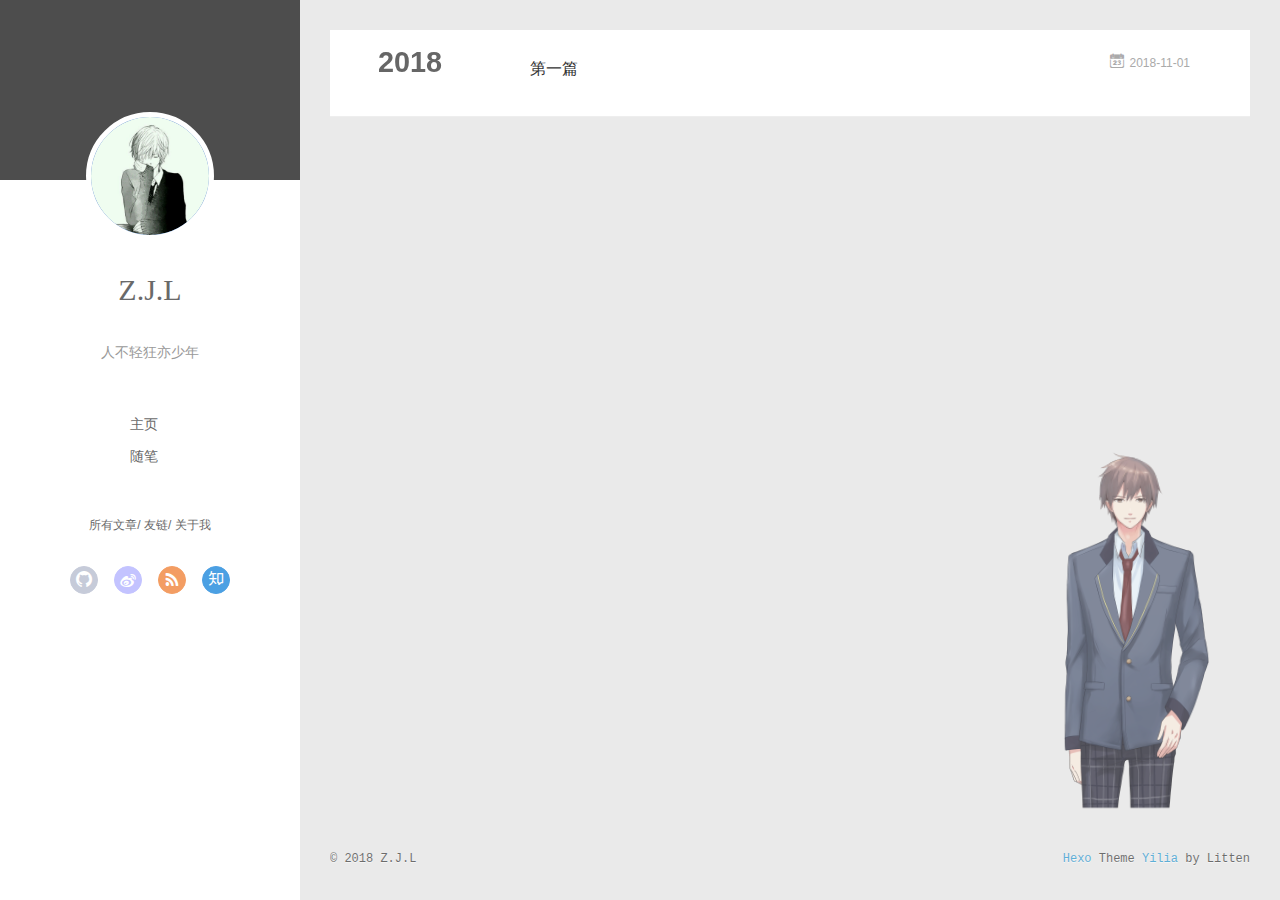
==== commit 9e0dc0a3: "Site updated: 2018-11-02 12:38:45" ====
--- a/archives/index.html
+++ b/archives/index.html
@@ -49,7 +49,7 @@
 		  <h1 class="header-author"><a href="/">Z.J.L</a></h1>
 		</hgroup>
 		
-		<p class="header-subtitle">人不轻狂枉少年</p>
+		<p class="header-subtitle">人不轻狂亦少年</p>
 		
 
 		<nav class="header-menu">
@@ -109,7 +109,7 @@
 			  <h1 class="header-author js-header-author">Z.J.L</h1>
 			</hgroup>
 			
-			<p class="header-subtitle"><i class="icon icon-quo-left"></i>人不轻狂枉少年<i class="icon icon-quo-right"></i></p>
+			<p class="header-subtitle"><i class="icon icon-quo-left"></i>人不轻狂亦少年<i class="icon icon-quo-right"></i></p>
 			
 			
 			
@@ -443,5 +443,5 @@
 
 </div>
   </div>
-</body>
+<script src="/live2dw/lib/L2Dwidget.min.js?0c58a1486de42ac6cc1c59c7d98ae887"></script><script>L2Dwidget.init({"model":{"jsonPath":"/live2dw/assets/chitose.model.json"},"log":false,"pluginJsPath":"lib/","pluginModelPath":"assets/","pluginRootPath":"live2dw/","tagMode":false});</script></body>
 </html>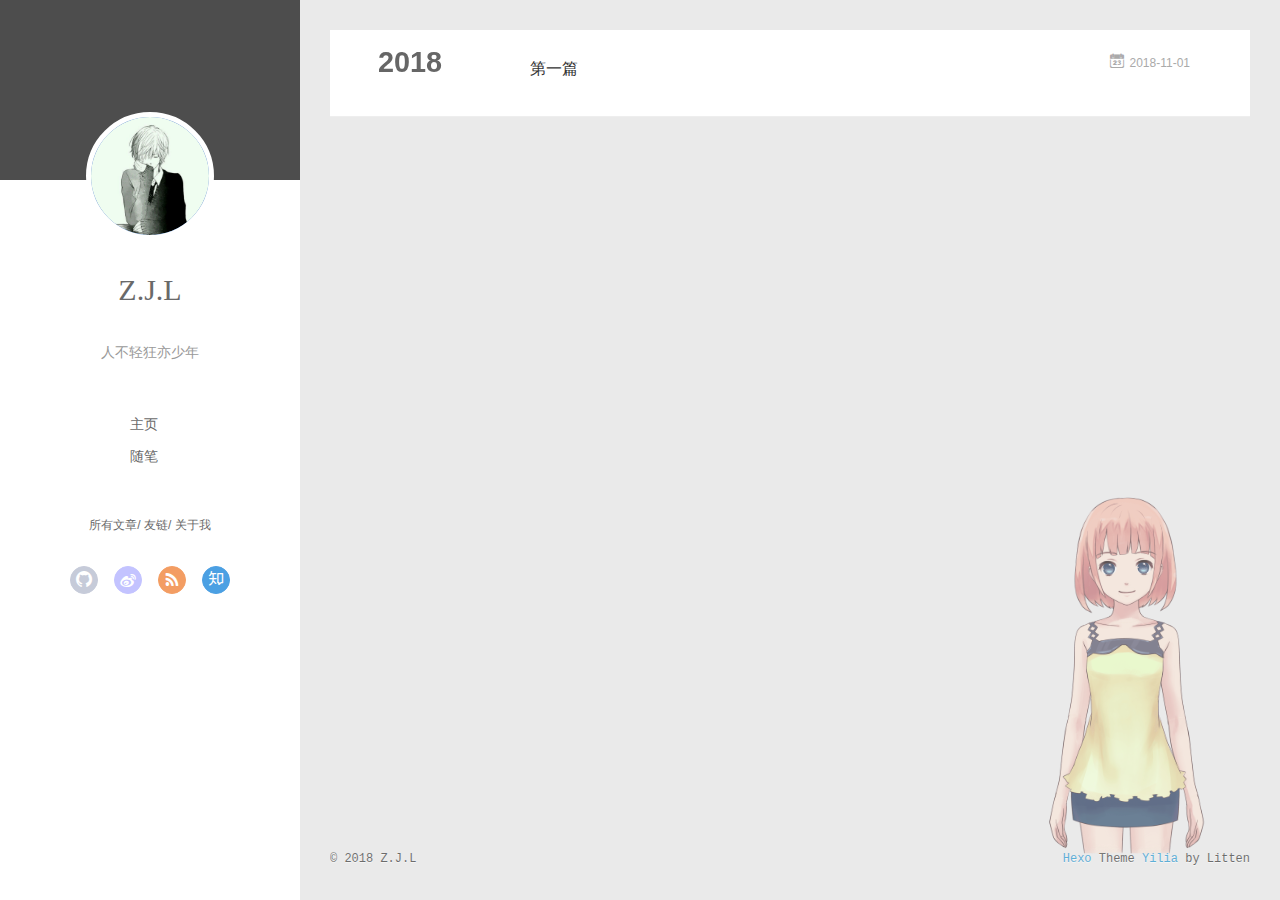
==== commit fc7ee0c4: "Site updated: 2018-11-02 12:45:08" ====
--- a/archives/index.html
+++ b/archives/index.html
@@ -443,5 +443,5 @@
 
 </div>
   </div>
-<script src="/live2dw/lib/L2Dwidget.min.js?0c58a1486de42ac6cc1c59c7d98ae887"></script><script>L2Dwidget.init({"model":{"jsonPath":"/live2dw/assets/chitose.model.json"},"log":false,"pluginJsPath":"lib/","pluginModelPath":"assets/","pluginRootPath":"live2dw/","tagMode":false});</script></body>
+<script src="/live2dw/lib/L2Dwidget.min.js?0c58a1486de42ac6cc1c59c7d98ae887"></script><script>L2Dwidget.init({"model":{"jsonPath":"/live2dw/assets/Epsilon2.1.model.json"},"log":false,"pluginJsPath":"lib/","pluginModelPath":"assets/","pluginRootPath":"live2dw/","tagMode":false});</script></body>
 </html>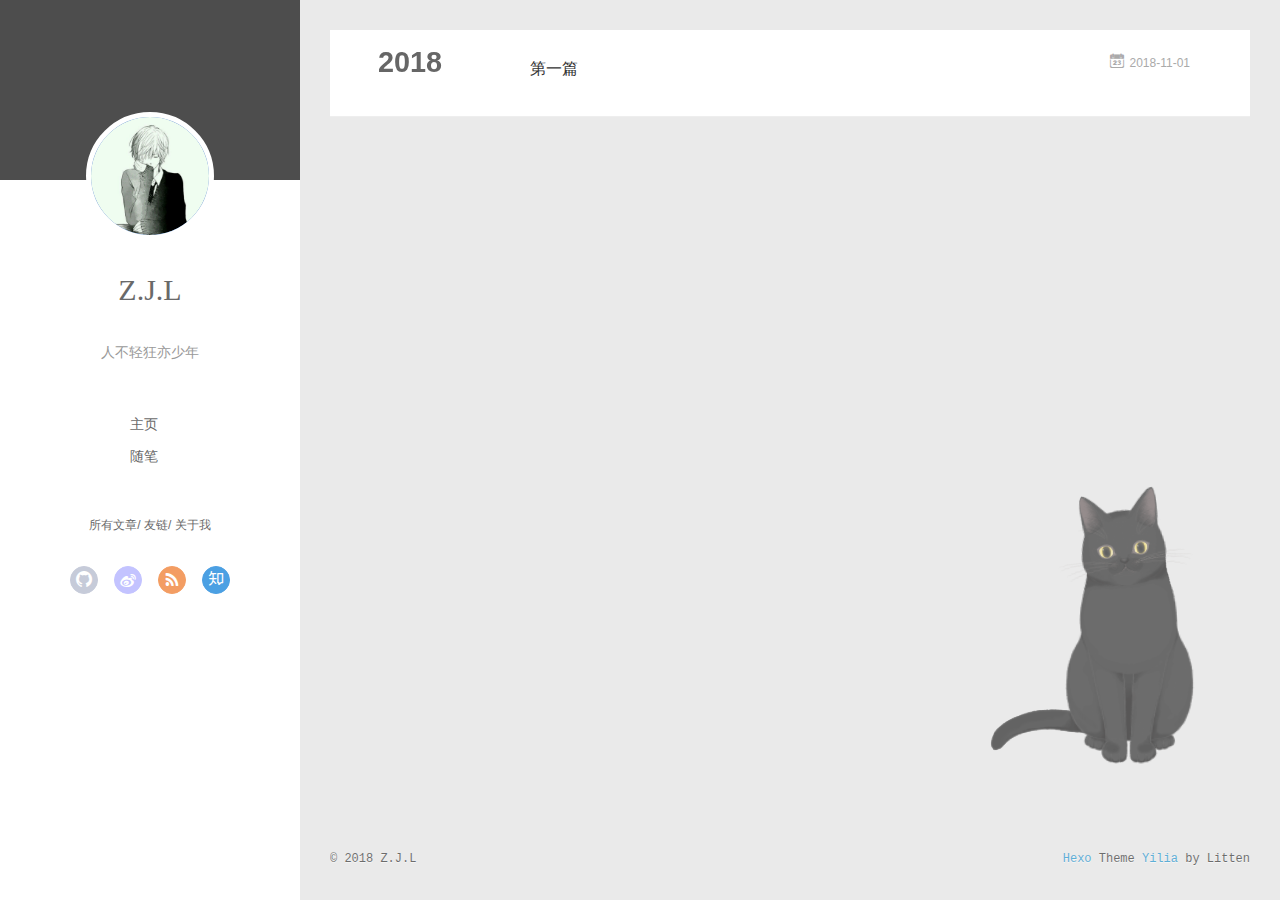
==== commit 92dace43: "Site updated: 2018-11-02 13:02:52" ====
--- a/archives/index.html
+++ b/archives/index.html
@@ -443,5 +443,5 @@
 
 </div>
   </div>
-<script src="/live2dw/lib/L2Dwidget.min.js?0c58a1486de42ac6cc1c59c7d98ae887"></script><script>L2Dwidget.init({"model":{"jsonPath":"/live2dw/assets/Epsilon2.1.model.json"},"log":false,"pluginJsPath":"lib/","pluginModelPath":"assets/","pluginRootPath":"live2dw/","tagMode":false});</script></body>
+<script src="/live2dw/lib/L2Dwidget.min.js?0c58a1486de42ac6cc1c59c7d98ae887"></script><script>L2Dwidget.init({"model":{"jsonPath":"/live2dw/assets/hijiki.model.json"},"log":false,"pluginJsPath":"lib/","pluginModelPath":"assets/","pluginRootPath":"live2dw/","tagMode":false});</script></body>
 </html>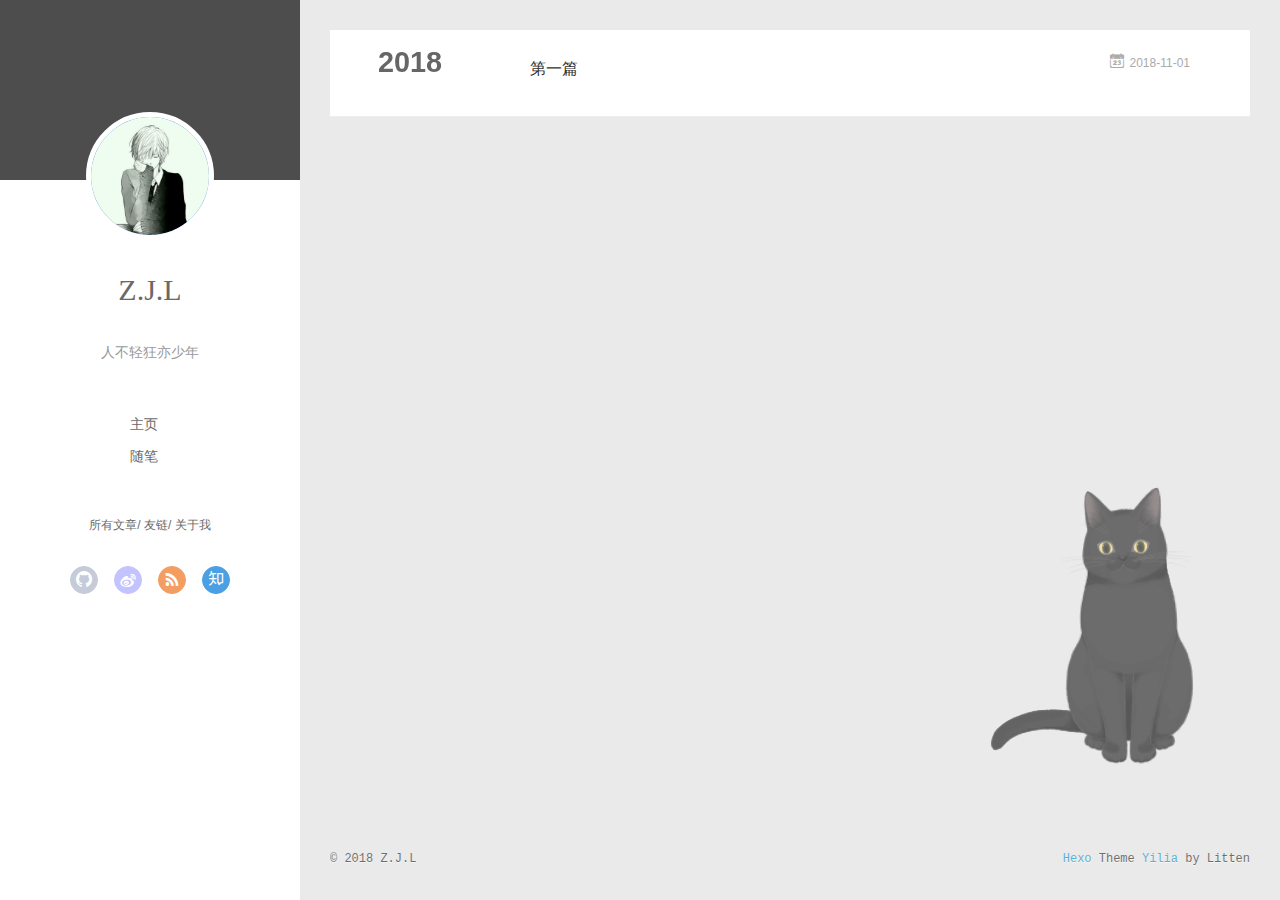
==== commit 33259b4b: "Site updated: 2018-11-02 22:57:09" ====
--- a/archives/index.html
+++ b/archives/index.html
@@ -443,5 +443,5 @@
 
 </div>
   </div>
-<script src="/live2dw/lib/L2Dwidget.min.js?0c58a1486de42ac6cc1c59c7d98ae887"></script><script>L2Dwidget.init({"model":{"jsonPath":"/live2dw/assets/hijiki.model.json"},"log":false,"pluginJsPath":"lib/","pluginModelPath":"assets/","pluginRootPath":"live2dw/","tagMode":false});</script></body>
+<script src="/live2dw/lib/L2Dwidget.min.js?0c58a1486de42ac6cc1c59c7d98ae887"></script><script>L2Dwidget.init({"model":{"jsonPath":"/live2dw/assets/hijiki.model.json"},"mobile":{"show":false},"log":false,"pluginJsPath":"lib/","pluginModelPath":"assets/","pluginRootPath":"live2dw/","tagMode":false});</script></body>
 </html>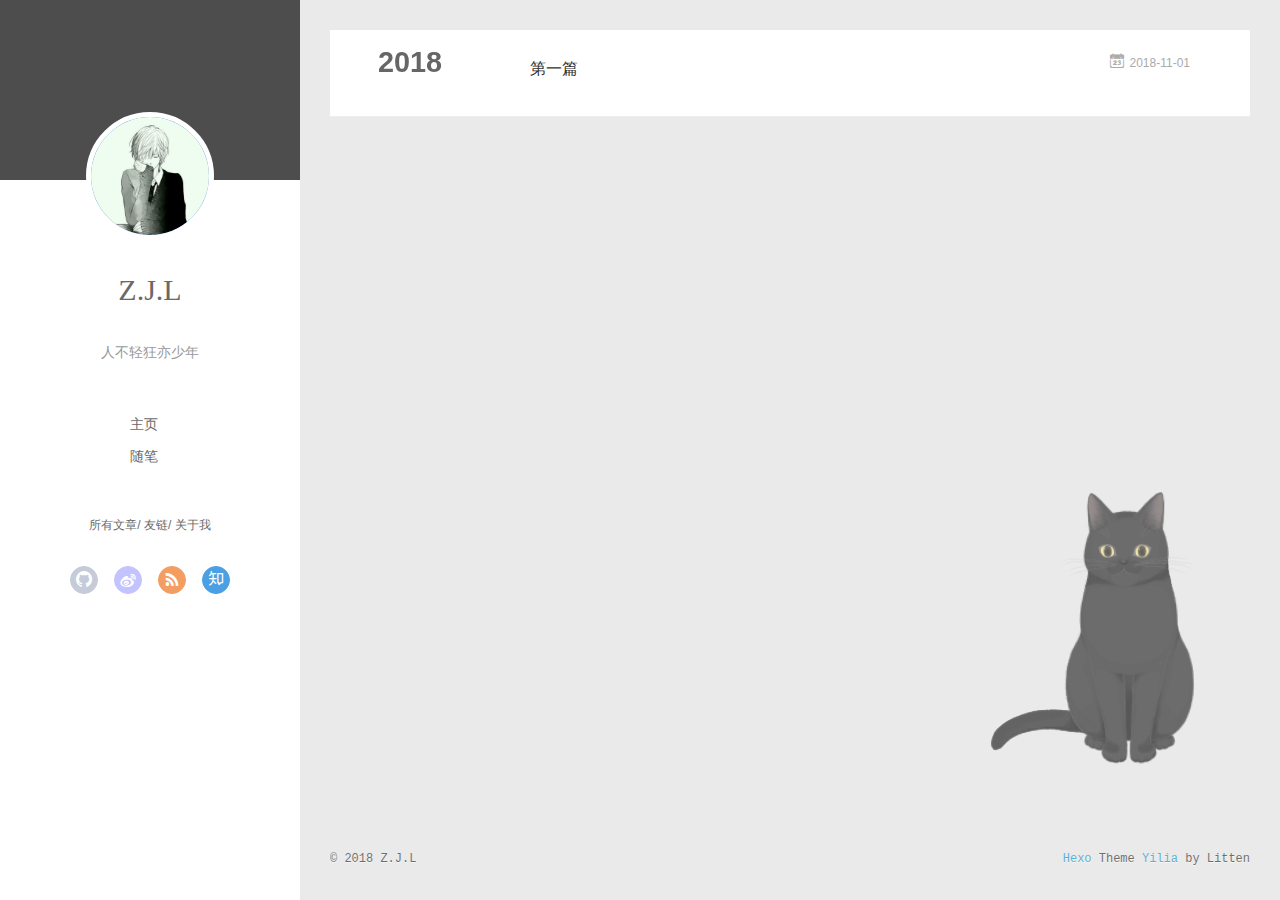
==== commit a073baea: "Site updated: 2018-11-02 23:00:17" ====
--- a/archives/index.html
+++ b/archives/index.html
@@ -443,5 +443,5 @@
 
 </div>
   </div>
-<script src="/live2dw/lib/L2Dwidget.min.js?0c58a1486de42ac6cc1c59c7d98ae887"></script><script>L2Dwidget.init({"model":{"jsonPath":"/live2dw/assets/hijiki.model.json"},"mobile":{"show":false},"log":false,"pluginJsPath":"lib/","pluginModelPath":"assets/","pluginRootPath":"live2dw/","tagMode":false});</script></body>
+<script src="/live2dw/lib/L2Dwidget.min.js?0c58a1486de42ac6cc1c59c7d98ae887"></script><script>L2Dwidget.init({"model":{"jsonPath":"/live2dw/assets/hijiki.model.json"},"log":false,"pluginJsPath":"lib/","pluginModelPath":"assets/","pluginRootPath":"live2dw/","tagMode":false});</script></body>
 </html>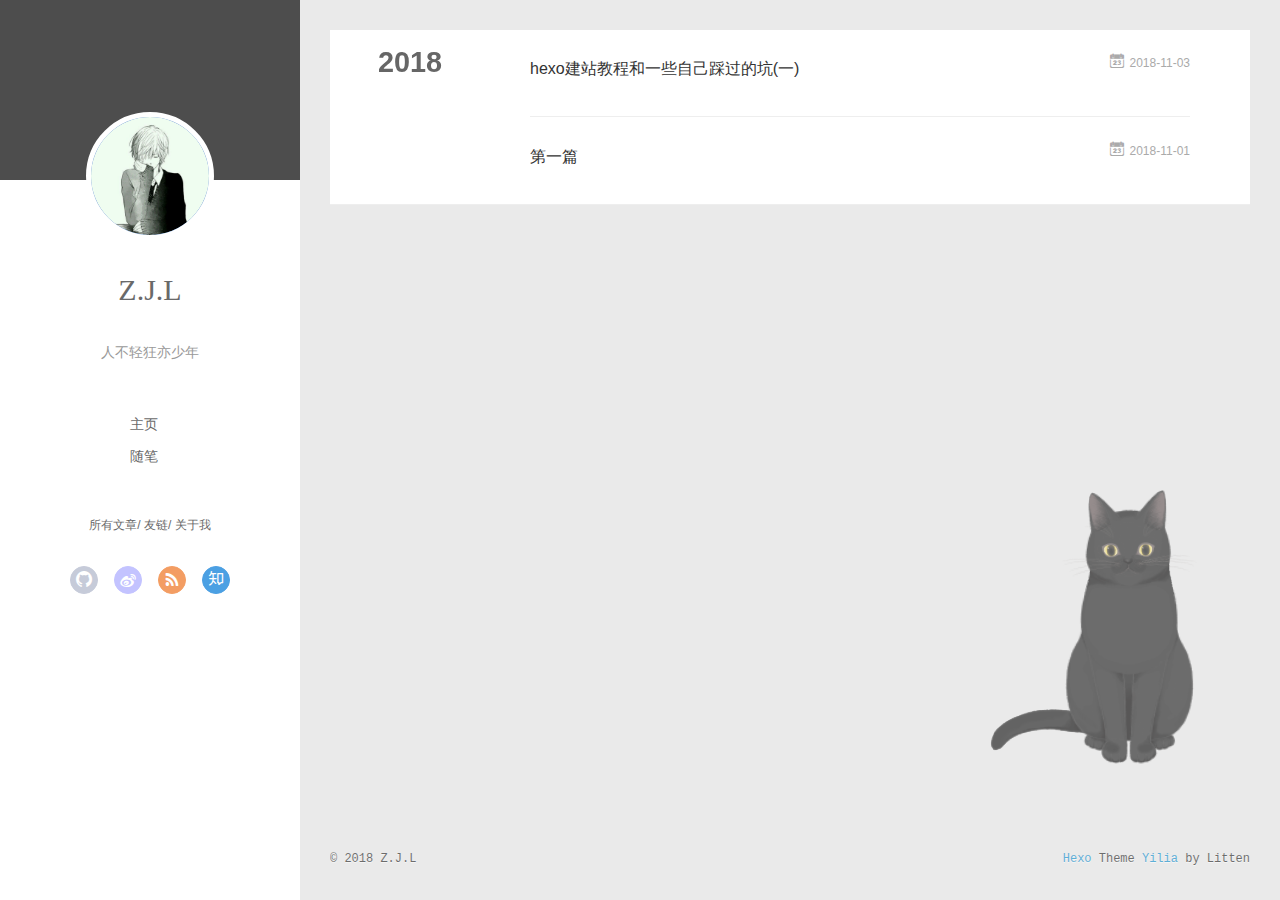
==== commit 2b28e73a: "Site updated: 2018-11-03 10:26:02" ====
--- a/archives/index.html
+++ b/archives/index.html
@@ -166,6 +166,33 @@
           <a href="/archives/2018" class="archive-year">2018</a>
         </div>
         <div class="archives">
+    
+    <article class="archive-article archive-type-post">
+  <div class="archive-article-inner">
+    <header class="archive-article-header">
+      	<div class="article-meta">
+	      	<a href="/2018/11/03/hexo建站教程和一些自己踩过的坑-一/" class="archive-article-date">
+  	<time datetime="2018-11-03T02:17:20.000Z" itemprop="datePublished"><i class="icon-calendar icon"></i>2018-11-03</time>
+</a>
+        </div>
+    	 
+  
+    <h1 itemprop="name">
+      <a class="archive-article-title" href="/2018/11/03/hexo建站教程和一些自己踩过的坑-一/">hexo建站教程和一些自己踩过的坑(一)</a>
+    </h1>
+  
+
+        <div class="article-info info-on-right">
+          
+          
+
+        </div>
+        <div class="clearfix"></div>
+    </header>
+  </div>
+</article>
+  
+    
     
     <article class="archive-article archive-type-post">
   <div class="archive-article-inner">
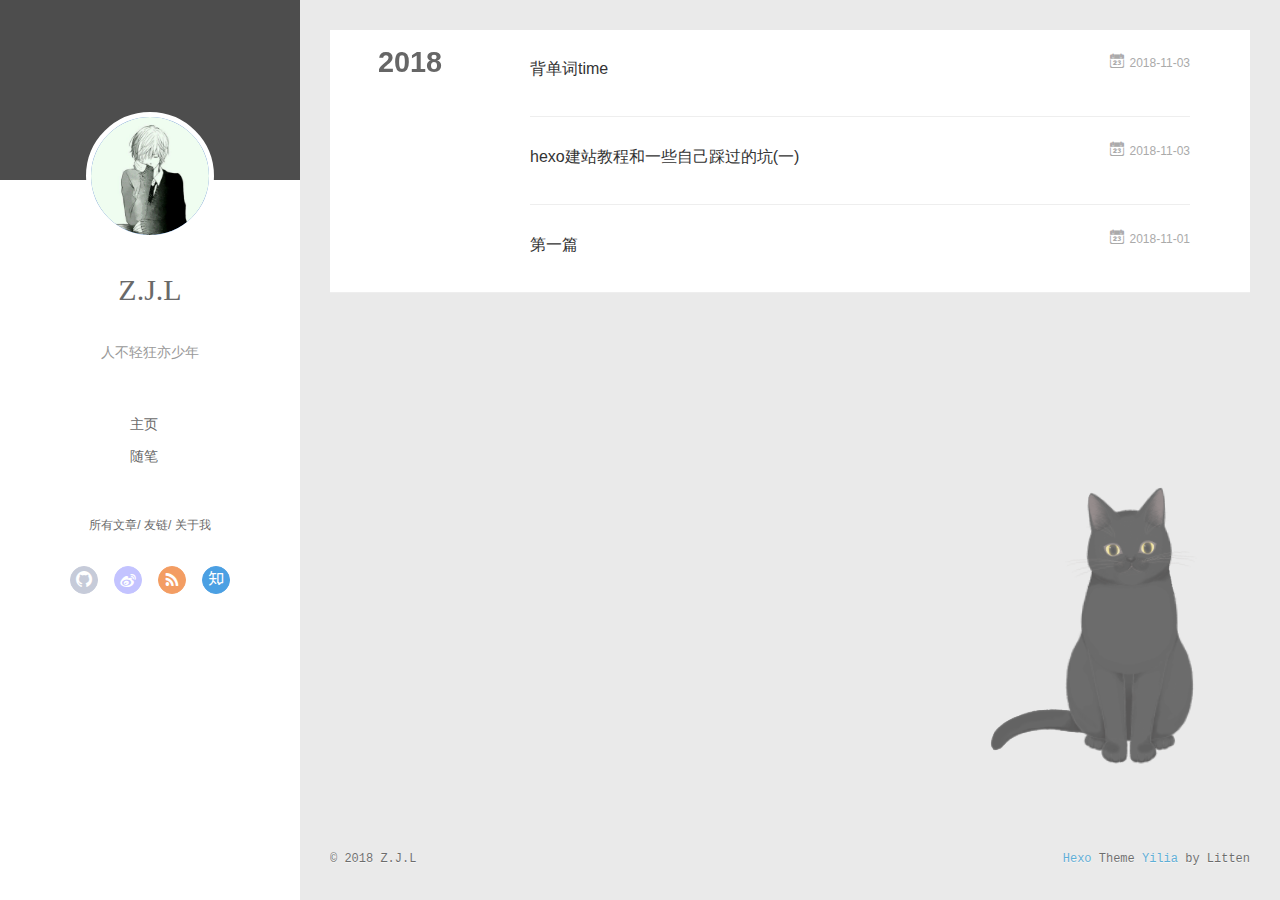
==== commit 6329f2e3: "Site updated: 2018-11-03 22:51:46" ====
--- a/archives/index.html
+++ b/archives/index.html
@@ -166,6 +166,33 @@
           <a href="/archives/2018" class="archive-year">2018</a>
         </div>
         <div class="archives">
+    
+    <article class="archive-article archive-type-post">
+  <div class="archive-article-inner">
+    <header class="archive-article-header">
+      	<div class="article-meta">
+	      	<a href="/2018/11/03/背单词time/" class="archive-article-date">
+  	<time datetime="2018-11-03T14:33:37.000Z" itemprop="datePublished"><i class="icon-calendar icon"></i>2018-11-03</time>
+</a>
+        </div>
+    	 
+  
+    <h1 itemprop="name">
+      <a class="archive-article-title" href="/2018/11/03/背单词time/">背单词time</a>
+    </h1>
+  
+
+        <div class="article-info info-on-right">
+          
+          
+
+        </div>
+        <div class="clearfix"></div>
+    </header>
+  </div>
+</article>
+  
+    
     
     <article class="archive-article archive-type-post">
   <div class="archive-article-inner">
